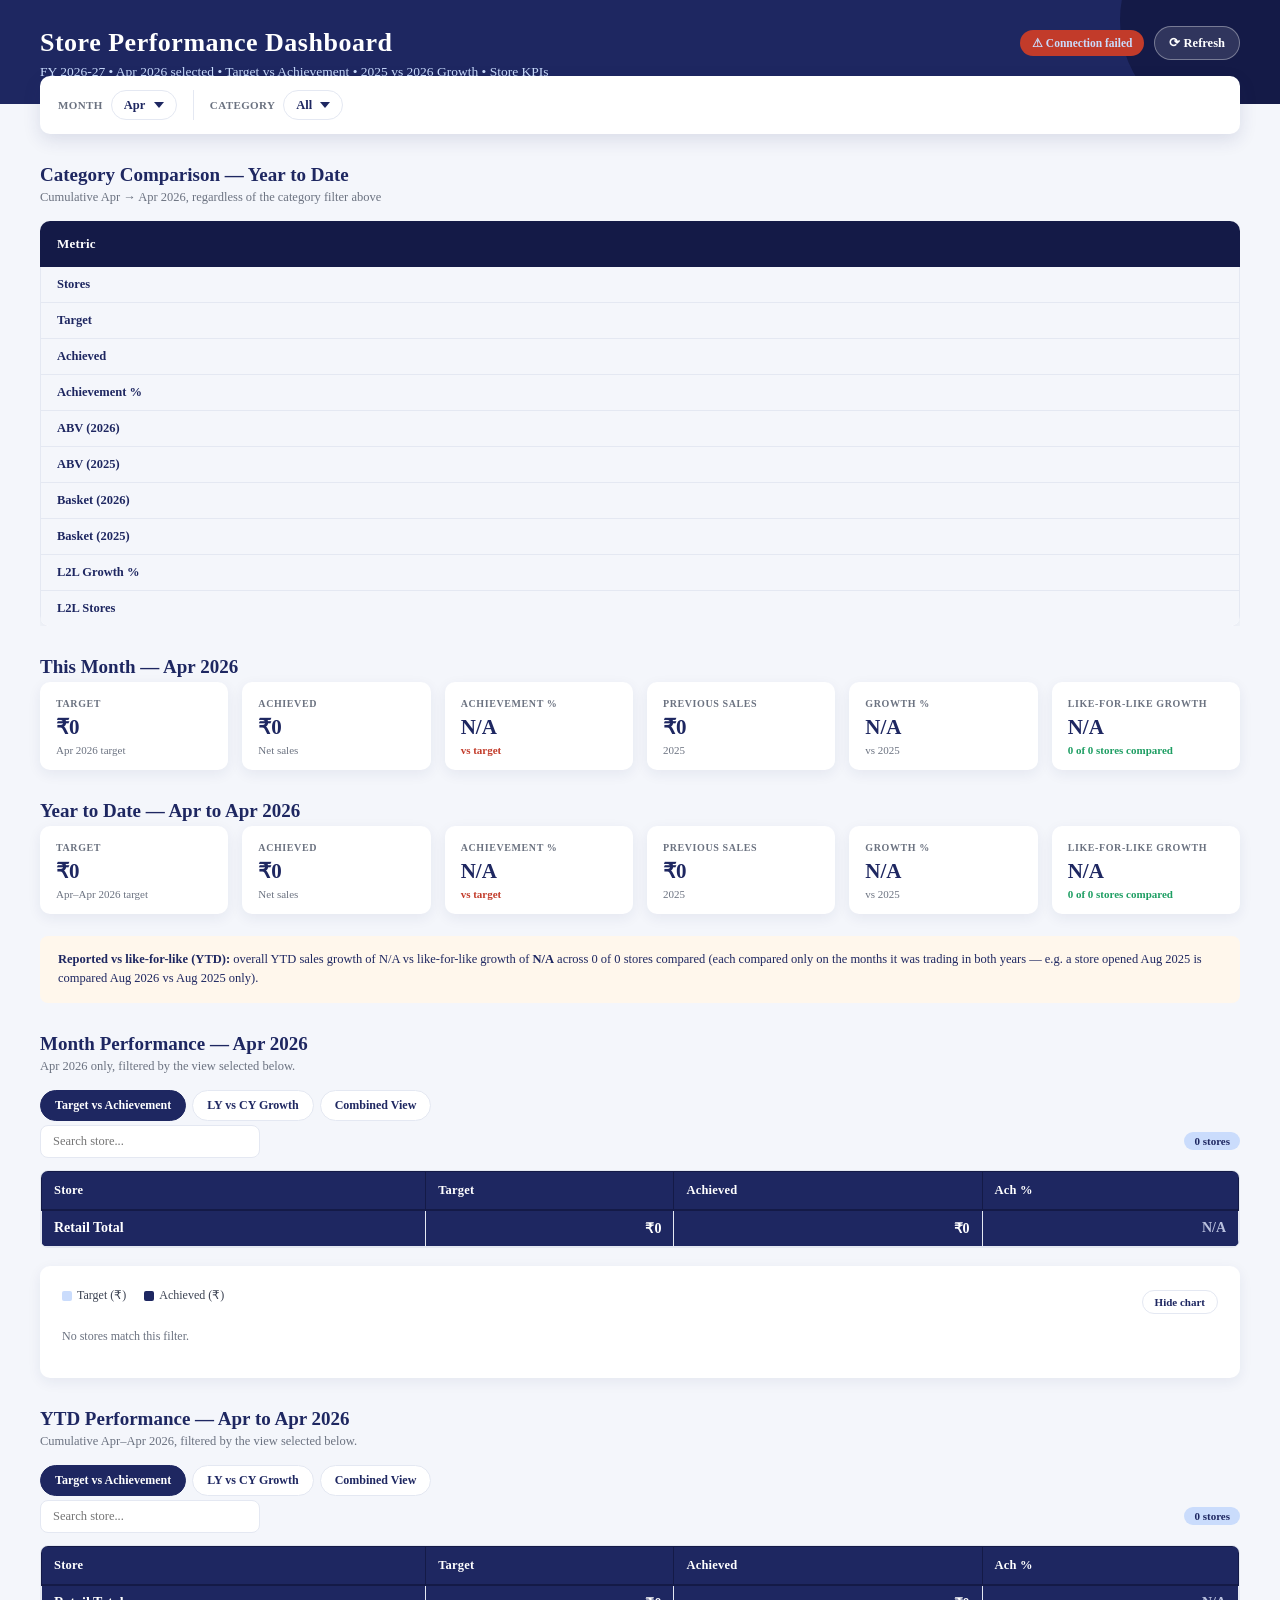
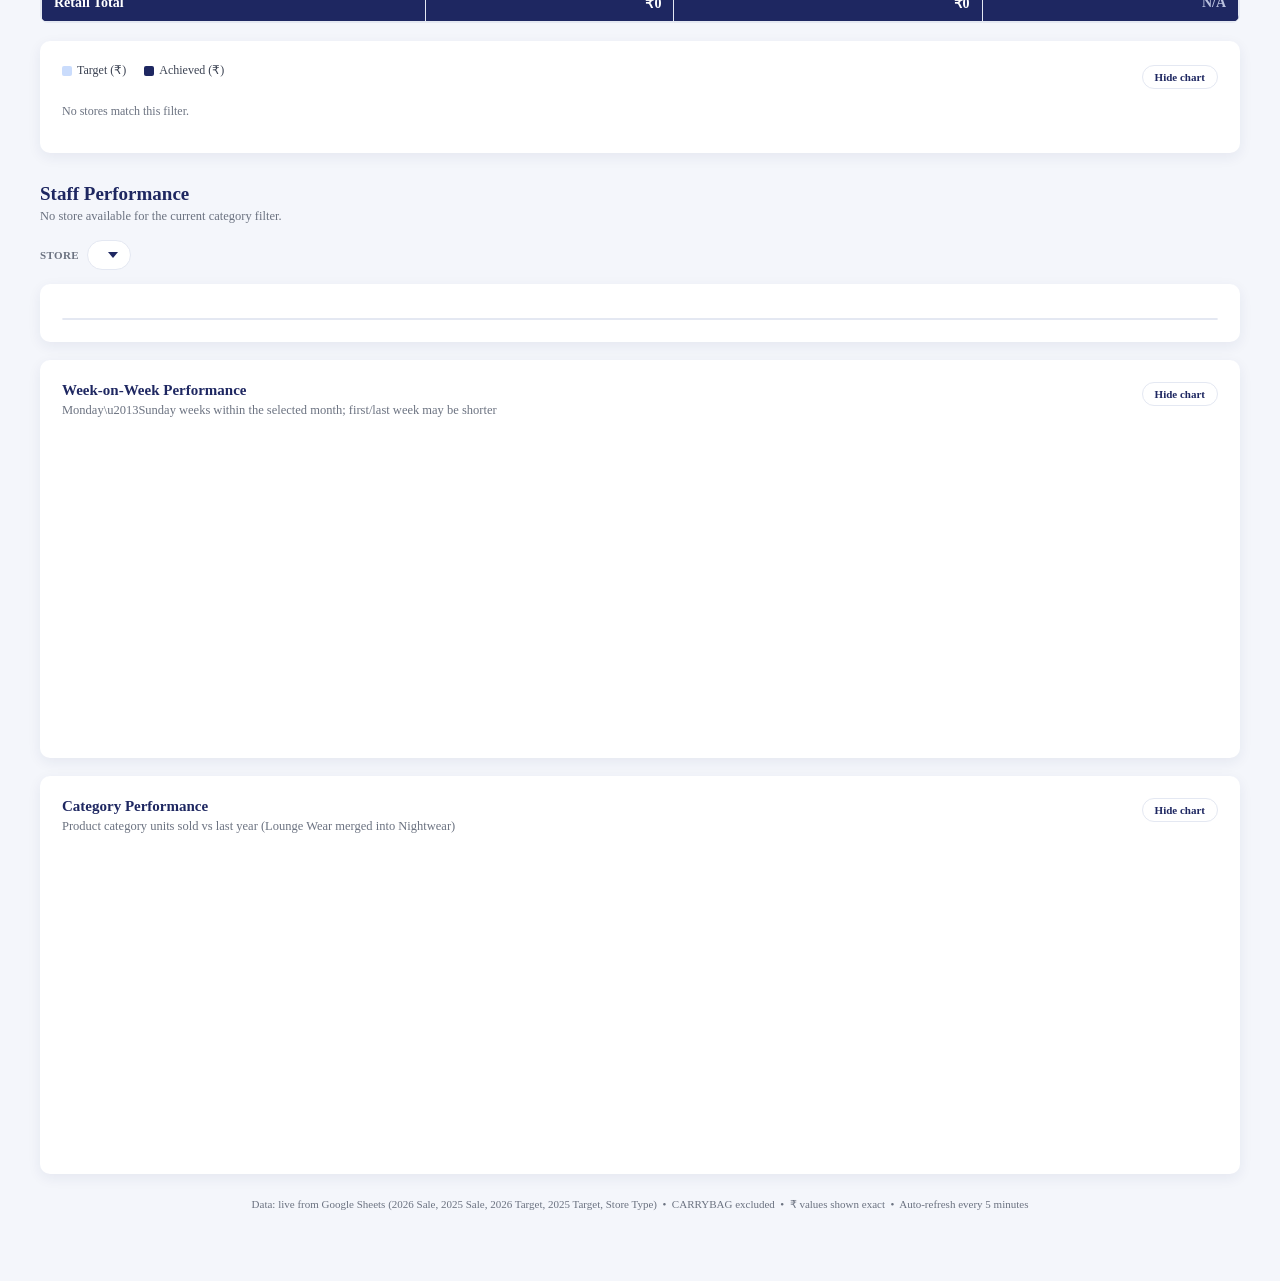
==== index.html @ edaf1265 "Add files via upload" ====
<!DOCTYPE html>
<html lang="en">
<head>
<meta charset="UTF-8" />
<meta name="viewport" content="width=device-width, initial-scale=1.0" />
<title>Store Performance Dashboard — FY 2026-27</title>
<style>
  :root{
    --navy:#1E2761; --navy-dark:#141A47; --ice:#CADCFC; --white:#FFFFFF;
    --bg:#F4F6FB; --grey:#6B7280; --grey-dark:#3B4252;
    --green:#1E9E63; --green-bg:#E6F7EF; --red:#C23B2A; --red-bg:#FCEAE7;
    --border:#E4E8F2; --amber-bg:#FFF7EC;
    --purple:#5B3EA8; --purple-bg:#EFEAFB;
    --coral-bg:#FAECE7; --coral:#712B13;
  }
  *{box-sizing:border-box;}
  button,select,input{ font-family:inherit; }
  body{ margin:0; font-family:Cambria,'Cambria Math',Georgia,serif; background:var(--bg); color:var(--navy); }
  header{ background:var(--navy); color:var(--white); padding:28px 40px 24px; position:relative; overflow:hidden; }
  header::after{ content:""; position:absolute; right:-60px; top:-90px; width:220px; height:220px; border-radius:50%; background:var(--navy-dark); }
  header h1{ margin:0; font-size:26px; letter-spacing:0.5px; font-weight:700; position:relative; z-index:1; }
  header p{ margin:6px 0 0; color:var(--ice); font-size:13.5px; position:relative; z-index:1; }
  .wrap{ max-width:1320px; margin:0 auto; padding:0 40px 60px; }

  .filterbar{
    background:var(--white); border-radius:10px; padding:14px 18px; margin-top:-28px; position:relative; z-index:2;
    box-shadow:0 6px 18px rgba(30,39,97,0.12); display:flex; align-items:center; gap:16px; flex-wrap:wrap;
  }
  .filter-group{ display:flex; align-items:center; gap:6px; }
  .filter-label{ font-size:11px; font-weight:700; color:var(--grey); text-transform:uppercase; letter-spacing:0.4px; margin-right:2px; }
  .pill{ border:1px solid var(--border); background:var(--white); color:var(--navy); padding:7px 14px; border-radius:16px; font-size:12px; font-weight:600; cursor:pointer; }
  .pill.active{ background:var(--navy); color:var(--white); border-color:var(--navy); }
  .pill.small{ padding:5px 11px; font-size:11.5px; }
  .dropdown{ border:1px solid var(--border); background:var(--white); color:var(--navy); padding:7px 30px 7px 12px; border-radius:16px; font-size:12.5px; font-weight:600; cursor:pointer; appearance:none; -webkit-appearance:none; background-image:url("data:image/svg+xml,%3Csvg xmlns='http://www.w3.org/2000/svg' width='10' height='6'%3E%3Cpath d='M0 0l5 6 5-6z' fill='%231E2761'/%3E%3C/svg%3E"); background-repeat:no-repeat; background-position:right 12px center; }
  .divider{ width:1px; align-self:stretch; background:var(--border); }
  .spacer{ flex:1; }

  .section{ margin-top:30px; }
  .section-title{ font-size:19px; font-weight:700; margin:0 0 4px; }
  .section-sub{ font-size:12.5px; color:var(--grey); margin:0 0 16px; }

  /* category comparison */
  .cat-row{ overflow-x:auto; }
  .cat-table{ width:100%; border-collapse:collapse; background:var(--white); border-radius:10px; overflow:hidden; box-shadow:0 4px 14px rgba(30,39,97,0.07); }
  .cat-table thead th{ padding:14px 16px; font-size:13px; text-align:center; background:var(--navy); color:var(--white); }
  .cat-table thead th.cat-table-metric{ text-align:left; background:var(--navy-dark); width:180px; }
  .cat-table thead th.coco{ border-top:3px solid #8B6FD9; }
  .cat-table thead th.fofo{ border-top:3px solid #E08A6B; }
  .cat-table thead th.other{ border-top:3px solid var(--green); }
  .cat-table tbody td{ padding:10px 16px; font-size:12.5px; text-align:center; border-bottom:1px solid var(--border); }
  .cat-table tbody td.cat-table-metric{ text-align:left; font-weight:600; color:var(--navy); background:var(--bg); }
  .cat-table tbody tr:nth-child(even) td.cat-table-val{ background:#FAFBFE; }
  .cat-table tbody td.cat-table-val{ color:var(--navy); font-variant-numeric:tabular-nums; }
  .cat-table tbody td.cat-table-val.bold{ font-weight:700; }
  .cat-table tbody tr:last-child td{ border-bottom:none; }

  .kpi-row{ display:grid; grid-template-columns:repeat(6,1fr); gap:14px; }
  .kpi-card{ background:var(--white); border-radius:10px; padding:16px 16px 14px; box-shadow:0 4px 14px rgba(30,39,97,0.07); }
  .kpi-card .label{ font-size:10px; font-weight:700; letter-spacing:0.6px; color:var(--grey); text-transform:uppercase; }
  .kpi-card .value{ font-size:21px; font-weight:700; margin-top:6px; color:var(--navy); }
  .kpi-card .sub{ font-size:11px; color:var(--grey); margin-top:4px; }
  .kpi-card .sub.up{ color:var(--green); font-weight:600; }
  .kpi-card .sub.down{ color:var(--red); font-weight:600; }

  .note{ background:var(--amber-bg); border-radius:8px; padding:14px 18px; font-size:12.5px; margin-top:22px; line-height:1.55; }
  .note b{ color:var(--navy); }

  .tabs{ display:flex; gap:8px; margin-bottom:14px; flex-wrap:wrap; }
  .tab-btn{ border:1px solid var(--border); background:var(--white); color:var(--navy); padding:9px 16px; border-radius:20px; font-size:12.5px; font-weight:600; cursor:pointer; }
  .tab-btn.active{ background:var(--navy); color:var(--white); border-color:var(--navy); }
  .subtoggle{ display:flex; gap:6px; margin-bottom:14px; }
  .sub-btn{ border:1px solid var(--border); background:var(--white); color:var(--grey-dark); padding:6px 12px; border-radius:14px; font-size:11.5px; cursor:pointer; }
  .sub-btn.active{ background:var(--ice); border-color:var(--navy); color:var(--navy); font-weight:700; }

  .card{ background:var(--white); border-radius:10px; padding:22px; box-shadow:0 4px 14px rgba(30,39,97,0.07); }
  .legend-row{ display:flex; gap:18px; margin-bottom:14px; font-size:12px; color:var(--grey-dark); }
  .chart-toggle-btn{ border:1px solid var(--border); background:var(--white); color:var(--navy); padding:5px 12px; border-radius:14px; font-size:11px; font-weight:600; cursor:pointer; white-space:nowrap; }
  .chart-toggle-btn:hover{ border-color:var(--navy); }
  .legend-dot{ display:inline-block; width:10px; height:10px; border-radius:2px; margin-right:5px; vertical-align:middle; }

  .hbar-scroll{ max-height:560px; overflow-y:auto; padding-right:6px; }
  .hbar-row{ display:grid; grid-template-columns:130px 1fr; align-items:center; gap:10px; margin-bottom:5px; }
  .hbar-label{ font-size:10.5px; color:var(--navy); text-align:right; overflow:hidden; text-overflow:ellipsis; white-space:nowrap; }
  .hbar-track{ position:relative; height:18px; }
  .hbar-seg{ position:absolute; top:0; height:18px; border-radius:3px; }
  .hbar-val{ font-size:9.5px; color:var(--navy); margin-left:4px; white-space:nowrap; position:absolute; left:100%; top:0; line-height:18px; }

  .div-row{ display:grid; grid-template-columns:130px 1fr; align-items:center; gap:10px; margin-bottom:5px; }
  .div-track{ position:relative; height:18px; background:#F1F3FA; border-radius:3px; }
  .div-center{ position:absolute; top:0; bottom:0; width:1px; background:#C7CDDC; }
  .div-bar{ position:absolute; top:0; height:18px; border-radius:3px; }
  .div-bar.pos{ background:var(--green); }
  .div-bar.neg{ background:var(--red); }
  .div-val{ position:absolute; top:0; font-size:9.5px; color:var(--navy); line-height:18px; }

  /* vertical grouped bar chart (weekly / category performance) */
  .vbar-wrap{ display:flex; align-items:flex-end; gap:36px; height:290px; padding:16px 12px 0; overflow-x:auto; }
  .vbar-group{ display:flex; flex-direction:column; align-items:center; min-width:100px; height:100%; justify-content:flex-end; }
  .vbar-pair{ display:flex; align-items:flex-end; gap:10px; height:200px; }
  .vbar{ width:26px; border-radius:3px 3px 0 0; position:relative; }
  .vbar.a{ background:var(--ice); }
  .vbar.b{ background:var(--navy); }
  .vbar-lbl{ font-size:10.5px; font-weight:700; color:var(--navy); margin-top:10px; text-align:center; max-width:110px; word-break:break-word; line-height:1.3; }
  .vbar-sublbl{ font-size:8.5px; color:var(--grey); margin-top:2px; text-align:center; white-space:nowrap; }
  .vbar-num{ position:absolute; top:-16px; left:50%; transform:translateX(-50%); font-size:8px; color:var(--grey-dark); white-space:nowrap; }
  .vbar-growth{ font-size:9px; font-weight:700; margin-top:4px; }
  .muted{ color:var(--grey); }

  table{ width:100%; border-collapse:collapse; font-size:14px; }
  thead th{ position:sticky; top:0; background:var(--navy); color:var(--white); text-align:left; padding:11px 12px; font-size:12.5px; letter-spacing:0.2px; cursor:pointer; user-select:none; white-space:nowrap; border:1px solid var(--navy-dark); }
  tbody td{ padding:9px 12px; border:1px solid var(--border); white-space:nowrap; }
  tbody tr:nth-child(even){ background:#FAFBFE; }
  tbody tr:hover{ background:var(--ice); }
  tbody tr.row-subtotal td{ background:var(--ice) !important; font-weight:700; border-top:1.5px solid var(--navy); }
  tbody tr.row-subtotal:hover td{ background:var(--ice) !important; }
  tbody tr.row-grandtotal td{ background:var(--navy) !important; color:var(--white); font-weight:700; border-top:2px solid var(--navy-dark); }
  tbody tr.row-grandtotal:hover td{ background:var(--navy) !important; }
  tbody tr.row-grandtotal td.pos{ color:#7FE0AE; }
  tbody tr.row-grandtotal td.neg{ color:#FFAFA0; }
  tbody tr.row-grandtotal td.muted{ color:#B9C0DD; }
  td.num{ text-align:right; font-variant-numeric:tabular-nums; }
  .pos{ color:var(--green); font-weight:700; }
  .neg{ color:var(--red); font-weight:700; }
  .table-wrap{ max-height:480px; overflow:auto; border:1px solid var(--border); border-radius:8px; }
  .table-toolbar{ display:flex; justify-content:space-between; align-items:center; margin-bottom:12px; gap:12px; flex-wrap:wrap; }
  .search{ border:1px solid var(--border); border-radius:8px; padding:8px 12px; font-size:12.5px; width:220px; }
  .badge{ background:var(--ice); color:var(--navy); border-radius:12px; padding:3px 10px; font-size:11px; font-weight:700; }

  footer{ text-align:center; color:var(--grey); font-size:11px; padding:24px 0 10px; }
</style>
</head>
<body>

<header>
  <h1>Store Performance Dashboard</h1>
  <p id="headerSub">FY 2026-27 &nbsp;•&nbsp; Target vs Achievement &nbsp;•&nbsp; LY vs CY Growth &nbsp;•&nbsp; Store KPIs</p>
  <div style="position:absolute; top:26px; right:40px; z-index:3; display:flex; align-items:center; gap:10px;">
    <span id="liveStatus" style="font-size:11.5px; font-weight:600; color:#CADCFC; background:rgba(255,255,255,0.12); padding:6px 12px; border-radius:14px;">Connecting…</span>
    <button id="refreshLive" title="Re-fetch the live Google Sheets" style="background:rgba(255,255,255,0.12); border:1px solid rgba(255,255,255,0.35); color:#fff; padding:8px 14px; border-radius:18px; font-size:12.5px; font-weight:600; cursor:pointer;">⟳ Refresh</button>
  </div>
</header>

<div class="wrap">
  <div class="filterbar">
    <div class="filter-group">
      <span class="filter-label">Month</span>
      <select id="monthSelect" class="dropdown"></select>
    </div>
    <div class="divider"></div>
    <div class="filter-group">
      <span class="filter-label">Category</span>
      <select id="catSelect" class="dropdown"></select>
    </div>
    <div class="spacer"></div>
  </div>

  <div class="section">
    <div class="section-title">Category Comparison — Year to Date</div>
    <div class="section-sub" id="catCompSub"></div>
    <div class="cat-row" id="catRow"></div>
  </div>

  <div class="section">
    <div class="section-title" id="monthKpiTitle">This Month</div>
    <div class="kpi-row" id="monthKpiRow"></div>
  </div>

  <div class="section">
    <div class="section-title" id="ytdKpiTitle">Year to Date</div>
    <div class="kpi-row" id="ytdKpiRow"></div>
    <div class="note" id="coverageNote"></div>
  </div>

  <div class="section">
    <div class="section-title" id="monthPerfTitle">Month Performance</div>
    <div class="section-sub" id="monthPerfSub"></div>
    <div class="filter-group" id="monthViewTabs" style="margin:10px 0 4px;">
      <button class="pill active" data-view="target">Target vs Achievement</button>
      <button class="pill" data-view="growth">LY vs CY Growth</button>
      <button class="pill" data-view="combined">Combined View</button>
    </div>
    <div id="monthGrowthSubToggle" class="subtoggle" style="display:none;">
      <button class="sub-btn active" data-mode="l2l">Like-for-like stores only (this month)</button>
      <button class="sub-btn" data-mode="all">All stores (incl. new/closed)</button>
    </div>
    <div class="table-toolbar">
      <input class="search" id="monthSearch" type="text" placeholder="Search store..." />
      <span class="badge" id="monthRowCount"></span>
    </div>
    <div class="table-wrap">
      <table id="monthTable"><thead id="monthTableHead"></thead><tbody id="monthTableBody"></tbody></table>
    </div>
    <div class="card" style="margin-top:18px;">
      <div style="display:flex; justify-content:space-between; align-items:center;">
        <div class="legend-row" id="monthLegend"></div>
        <button class="chart-toggle-btn" id="monthChartToggle" data-target="monthChart">Hide chart</button>
      </div>
      <div class="hbar-scroll" id="monthChart"></div>
    </div>
  </div>

  <div class="section">
    <div class="section-title" id="ytdPerfTitle">YTD Performance</div>
    <div class="section-sub" id="ytdPerfSub"></div>
    <div class="filter-group" id="ytdViewTabs" style="margin:10px 0 4px;">
      <button class="pill active" data-view="target">Target vs Achievement</button>
      <button class="pill" data-view="growth">LY vs CY Growth</button>
      <button class="pill" data-view="combined">Combined View</button>
    </div>
    <div id="ytdGrowthSubToggle" class="subtoggle" style="display:none;">
      <button class="sub-btn active" data-mode="l2l">Like-for-like stores only (overlapping months)</button>
      <button class="sub-btn" data-mode="all">All stores (incl. new/closed)</button>
    </div>
    <div class="table-toolbar">
      <input class="search" id="ytdSearch" type="text" placeholder="Search store..." />
      <span class="badge" id="ytdRowCount"></span>
    </div>
    <div class="table-wrap">
      <table id="ytdTable"><thead id="ytdTableHead"></thead><tbody id="ytdTableBody"></tbody></table>
    </div>
    <div class="card" style="margin-top:18px;">
      <div style="display:flex; justify-content:space-between; align-items:center;">
        <div class="legend-row" id="ytdLegend"></div>
        <button class="chart-toggle-btn" id="ytdChartToggle" data-target="ytdChart">Hide chart</button>
      </div>
      <div class="hbar-scroll" id="ytdChart"></div>
    </div>
  </div>

  <div class="section">
    <div class="section-title">Staff Performance</div>
    <div class="section-sub" id="staffPerfSub">Pick a store to see its staff-wise breakdown for the selected month</div>
    <div class="filter-group" style="margin-bottom:14px;">
      <span class="filter-label">Store</span>
      <select id="staffStoreSelect" class="dropdown"></select>
    </div>
    <div class="card">
      <div id="staffNote" style="font-size:11.5px; color:var(--grey); margin-bottom:12px;"></div>
      <div class="table-wrap">
        <table id="staffTable">
          <thead id="staffTableHead"></thead>
          <tbody id="staffTableBody"></tbody>
        </table>
      </div>
    </div>

    <div class="card" style="margin-top:18px;">
      <div style="display:flex; justify-content:space-between; align-items:flex-start;">
        <div>
          <div class="section-title" style="font-size:15px;">Week-on-Week Performance</div>
          <div class="section-sub" id="weeklySub" style="margin-bottom:14px;">Monday\u2013Sunday weeks within the selected month; first/last week may be shorter</div>
        </div>
        <button class="chart-toggle-btn" id="weeklyChartToggle" data-target="weeklyChart">Hide chart</button>
      </div>
      <div class="legend-row" id="weeklyLegend"></div>
      <div class="vbar-wrap" id="weeklyChart"></div>
    </div>

    <div class="card" style="margin-top:18px;">
      <div style="display:flex; justify-content:space-between; align-items:flex-start;">
        <div>
          <div class="section-title" style="font-size:15px;">Category Performance</div>
          <div class="section-sub" id="prodCatSub" style="margin-bottom:14px;">Product category units sold vs last year (Lounge Wear merged into Nightwear)</div>
        </div>
        <button class="chart-toggle-btn" id="prodCatChartToggle" data-target="prodCatChart">Hide chart</button>
      </div>
      <div class="legend-row" id="prodCatLegend"></div>
      <div class="vbar-wrap" id="prodCatChart"></div>
    </div>
  </div>

  <footer>Data: live from Google Sheets (2026 Sale, 2025 Sale, 2026 Target, 2025 Target, Store Type) &nbsp;•&nbsp; CARRYBAG excluded &nbsp;•&nbsp; ₹ values shown exact &nbsp;•&nbsp; Auto-refresh every 5 minutes</footer>
</div>

<script>
const YEAR_DATA = { months: ["Apr"], stores: [], categories: [] };
</script>
<script>
try {

let MONTHS = YEAR_DATA.months;                  // ["Apr","May","Jun","Jul"]
let STORES = YEAR_DATA.stores;                  // raw per-store per-month records
let CATEGORIES = YEAR_DATA.categories.filter(c => c !== "Discontinued");

const NAVY="#1E2761", ICE="#CADCFC", GREEN="#1E9E63", RED="#C23B2A", GREY="#6B7280", SLATE="#AAB3C5";

function fmtLakh(v){ return (v==null) ? "-" : "₹" + Math.round(v).toLocaleString("en-IN"); }
function fmtInr(v){ return (v==null) ? "-" : "₹" + Math.round(v).toLocaleString("en-IN"); }
function fmtPct(v){ return (v==null) ? "N/A" : (v>=0?"+":"") + v.toFixed(1) + "%"; }
function fmtNum(v){ return (v==null) ? "-" : v.toLocaleString("en-IN"); }
function esc(s){ return String(s).replace(/[&<>"']/g, c => ({"&":"&amp;","<":"&lt;",">":"&gt;",'"':"&quot;","'":"&#39;"}[c])); }

// ---------------- STATE ----------------
let selMonthIdx = MONTHS.length - 1;   // default: latest month
let selCategory = "All";
let monthView = "target";
let ytdView = "target";
let monthGrowthMode = "l2l";
let ytdGrowthMode = "l2l";

// ---------------- RAW ACCESSORS ----------------
const MONTH_NAMES_CAL = ["Jan","Feb","Mar","Apr","May","Jun","Jul","Aug","Sep","Oct","Nov","Dec"];
const CY_BASE_YEAR = 2026, LY_BASE_YEAR = 2025; // fiscal year anchor; Jan-Mar roll to base+1
function calendarYear(monthKey, base){
  const idx = MONTH_NAMES_CAL.indexOf(monthKey);
  return idx <= 2 ? base + 1 : base; // Jan/Feb/Mar belong to the next calendar year of this FY
}
function daysInMonth(monthKey){
  const idx = MONTH_NAMES_CAL.indexOf(monthKey);
  const year = calendarYear(monthKey, CY_BASE_YEAR);
  return new Date(year, idx + 1, 0).getDate();
}
// If the current-year upload for a month only covers part of it (e.g. days 1-14),
// compare against the SAME days last year instead of the full LY month — otherwise
// a partial month looks like a huge decline against a complete prior-year month.
function matchedPeriodLY(store, monthKey){
  const rec = store.m[monthKey];
  if(!rec) return null;
  const days26 = rec.days26 || {};
  const dayNums = Object.keys(days26).map(Number).filter(n=>!isNaN(n));
  if(dayNums.length === 0) return null; // no day-level detail (older bulk data) — use full totals as-is
  const coverageDay = Math.max(...dayNums);
  const totalDays = daysInMonth(monthKey);
  if(coverageDay >= totalDays) return { isPartial:false, coverageDay, totalDays };
  const days25 = rec.days25 || {};
  let sales25=0, bills25=0, qty25=0;
  for(let d=1; d<=coverageDay; d++){
    const dr = days25[String(d)];
    if(dr){ sales25 += dr.sales; bills25 += dr.bills; qty25 += dr.qty; }
  }
  return { isPartial:true, coverageDay, totalDays, sales25, bills25, qty25 };
}
function monthRaw(store, mIdx){
  const m = MONTHS[mIdx];
  const base = store.m[m];
  const match = matchedPeriodLY(store, m);
  if(match && match.isPartial){
    return { ...base, sales25: match.sales25, bills25: match.bills25, qty25: match.qty25, __partial: match };
  }
  return { ...base, __partial: match };
}
// sum raw fields across months[0..toIdx] inclusive
function ytdRaw(store, toIdx){
  const out = {target25:null, sales25:0, bills25:0, qty25:0, target26:null, sales26:0, bills26:0, qty26:0};
  let any25=false, any26=false;
  for(let i=0;i<=toIdx;i++){
    const r = monthRaw(store, i);
    if(r.target25!=null){ out.target25 = (out.target25||0) + r.target25; any25=true; }
    if(r.target26!=null){ out.target26 = (out.target26||0) + r.target26; any26=true; }
    out.sales25 += r.sales25; out.bills25 += r.bills25; out.qty25 += r.qty25;
    out.sales26 += r.sales26; out.bills26 += r.bills26; out.qty26 += r.qty26;
  }
  return out;
}
function isL2LMonth(store, mIdx){
  const r = monthRaw(store, mIdx);
  return r.sales25 > 0 && r.sales26 > 0;
}
// For YTD: a store's LY-vs-CY comparison should only use the months where it was
// actually trading in BOTH years. A store that opened mid-year (e.g. Aug'25) has
// zero sales in the months before it existed — those months must not be summed
// into the comparison, or growth gets wildly distorted. So: sum only the
// individual months (within Apr..toIdx) where sales25>0 AND sales26>0.
// (monthRaw already applies matched-period LY for any partial month in range.)
function ytdL2LStats(store, toIdx){
  const out = { sales25:0, sales26:0, bills25:0, bills26:0, qty25:0, qty26:0, qualMonths:0 };
  for(let i=0;i<=toIdx;i++){
    const r = monthRaw(store, i);
    if(r.sales25 > 0 && r.sales26 > 0){
      out.sales25 += r.sales25; out.sales26 += r.sales26;
      out.bills25 += r.bills25; out.bills26 += r.bills26;
      out.qty25 += r.qty25; out.qty26 += r.qty26;
      out.qualMonths += 1;
    }
  }
  return out;
}
function isL2LYtd(store, toIdx){
  return ytdL2LStats(store, toIdx).qualMonths > 0;
}

// ---------------- DERIVED METRICS ----------------
function derive(raw){
  const ach26 = (raw.target26 && raw.target26 > 0) ? (raw.sales26/raw.target26*100) : null;
  const ach25 = (raw.target25 && raw.target25 > 0) ? (raw.sales25/raw.target25*100) : null;
  const abv25 = raw.bills25>0 ? raw.sales25/raw.bills25 : null;
  const abv26 = raw.bills26>0 ? raw.sales26/raw.bills26 : null;
  const basket25 = raw.bills25>0 ? raw.qty25/raw.bills25 : null;
  const basket26 = raw.bills26>0 ? raw.qty26/raw.bills26 : null;
  const yoy = raw.sales25>0 ? (raw.sales26-raw.sales25)/raw.sales25*100 : null;
  return {...raw, ach25, ach26, abv25, abv26, basket25, basket26, yoy};
}

function getFilteredStores(){
  return selCategory==="All" ? STORES.filter(s=>s.category!=="Discontinued") : STORES.filter(s=>s.category===selCategory);
}

// A "row" for month view = derive(monthRaw), for ytd view = derive(ytdRaw(toIdx))
function monthRows(){ return getFilteredStores().map(s => ({key:s.key, store:s.store, category:s.category, ...derive(monthRaw(s, selMonthIdx)), __isL2L: isL2LMonth(s, selMonthIdx)})); }
function ytdRows(){ return getFilteredStores().map(s => ({key:s.key, store:s.store, category:s.category, ...derive(ytdRaw(s, selMonthIdx)), __isL2L: isL2LYtd(s, selMonthIdx)})); }

// Rows for a "target-only" month (current-year sales not uploaded yet, only the target is
// known). Shows last year's sales for the same month, last month's CY sales (most recent
// actual), the target, and the growth the target implies vs last year same month.
function monthTargetOnlyRows(){
  return getFilteredStores().map(s => {
    const cur = monthRaw(s, selMonthIdx);
    const prev = selMonthIdx>0 ? monthRaw(s, selMonthIdx-1) : null;
    const sales25 = cur.sales25;
    const target26 = cur.target26;
    const prevSales26 = prev ? prev.sales26 : null;
    const growth = (sales25>0 && target26!=null) ? (target26-sales25)/sales25*100 : null;
    return { key:s.key, store:s.store, category:s.category, sales25, prevSales26, target26, growth };
  });
}
// A month is "target-only" when every filtered store has zero current-year sales for it
// (nothing uploaded yet) but at least one store has a target set.
function isTargetOnlyMonth(rows){
  return rows.length>0 && rows.every(r=>!(r.sales26>0)) && rows.some(r=>(r.target26||0)>0);
}

// Rows for the YTD "like-for-like" growth view: each store's sales/bills/qty are
// summed ONLY over the months where it traded in both years (see ytdL2LStats),
// so a store that opened mid-year is compared fairly on just its overlapping months.
function ytdL2LRows(){
  return getFilteredStores().map(s => {
    const t = ytdL2LStats(s, selMonthIdx);
    const abv25 = t.bills25>0 ? t.sales25/t.bills25 : null;
    const abv26 = t.bills26>0 ? t.sales26/t.bills26 : null;
    const basket25 = t.bills25>0 ? t.qty25/t.bills25 : null;
    const basket26 = t.bills26>0 ? t.qty26/t.bills26 : null;
    const yoy = t.sales25>0 ? (t.sales26-t.sales25)/t.sales25*100 : null;
    return {
      key: s.key, store: s.store, category: s.category,
      sales25: t.sales25, sales26: t.sales26, bills25: t.bills25, bills26: t.bills26,
      abv25, abv26, basket25, basket26, yoy,
      __isL2L: t.qualMonths > 0, __qualMonths: t.qualMonths,
    };
  }).filter(r => r.__isL2L);
}

function aggregate(rows, l2lRowsOverride){
  const target26 = rows.reduce((a,r)=>a+(r.target26||0),0);
  const sales26 = rows.reduce((a,r)=>a+(r.sales26||0),0);
  const target25 = rows.reduce((a,r)=>a+(r.target25||0),0);
  const sales25 = rows.reduce((a,r)=>a+(r.sales25||0),0);
  const bills26 = rows.reduce((a,r)=>a+(r.bills26||0),0);
  const bills25 = rows.reduce((a,r)=>a+(r.bills25||0),0);
  const qty26 = rows.reduce((a,r)=>a+((r.basket26||0)*(r.bills26||0)),0);
  const qty25 = rows.reduce((a,r)=>a+((r.basket25||0)*(r.bills25||0)),0);
  const l2l = l2lRowsOverride || rows.filter(r=>r.__isL2L);
  const l2lSales25 = l2l.reduce((a,r)=>a+r.sales25,0);
  const l2lSales26 = l2l.reduce((a,r)=>a+r.sales26,0);
  const newStores = rows.filter(r=>r.sales25===0 && r.sales26>0).map(r=>r.store);
  const closedStores = rows.filter(r=>r.sales26===0 && r.sales25>0).map(r=>r.store);
  return {
    target26, sales26, target25, sales25, bills26, bills25, qty26, qty25,
    ach26: target26>0 ? sales26/target26*100 : null,
    yoyAll: sales25>0 ? (sales26-sales25)/sales25*100 : null,
    abv26: bills26>0 ? sales26/bills26 : null,
    abv25: bills25>0 ? sales25/bills25 : null,
    basket26: bills26>0 ? qty26/bills26 : null,
    basket25: bills25>0 ? qty25/bills25 : null,
    l2lCount: l2l.length,
    l2lGrowth: l2lSales25>0 ? (l2lSales26-l2lSales25)/l2lSales25*100 : null,
    newStores, closedStores,
  };
}

// ---------------- RENDER: FILTER BAR ----------------
function renderMonthPills(){
  const sel = document.getElementById("monthSelect");
  sel.innerHTML = MONTHS.map((m,i)=>`<option value="${i}" ${i===selMonthIdx?"selected":""}>${m}</option>`).join("");
}
function renderCatPills(){
  const sel = document.getElementById("catSelect");
  const cats = ["All", ...CATEGORIES];
  sel.innerHTML = cats.map(c=>`<option value="${esc(c)}" ${c===selCategory?"selected":""}>${esc(c)}</option>`).join("");
}
document.getElementById("monthSelect").addEventListener("change", (e)=>{
  selMonthIdx = parseInt(e.target.value);
  renderAll();
});
document.getElementById("catSelect").addEventListener("change", (e)=>{
  selCategory = e.target.value;
  renderAll();
});
document.querySelectorAll("#monthViewTabs .pill").forEach(btn=>{
  btn.addEventListener("click", ()=>{
    document.querySelectorAll("#monthViewTabs .pill").forEach(b=>b.classList.remove("active"));
    btn.classList.add("active");
    monthView = btn.dataset.view;
    document.getElementById("monthGrowthSubToggle").style.display = monthView==="growth" ? "flex":"none";
    renderAll();
  });
});
document.querySelectorAll("#ytdViewTabs .pill").forEach(btn=>{
  btn.addEventListener("click", ()=>{
    document.querySelectorAll("#ytdViewTabs .pill").forEach(b=>b.classList.remove("active"));
    btn.classList.add("active");
    ytdView = btn.dataset.view;
    document.getElementById("ytdGrowthSubToggle").style.display = ytdView==="growth" ? "flex":"none";
    renderAll();
  });
});
document.querySelectorAll("#monthGrowthSubToggle .sub-btn").forEach(btn=>{
  btn.addEventListener("click", ()=>{
    document.querySelectorAll("#monthGrowthSubToggle .sub-btn").forEach(b=>b.classList.remove("active"));
    btn.classList.add("active"); monthGrowthMode = btn.dataset.mode; renderAll();
  });
});
document.querySelectorAll("#ytdGrowthSubToggle .sub-btn").forEach(btn=>{
  btn.addEventListener("click", ()=>{
    document.querySelectorAll("#ytdGrowthSubToggle .sub-btn").forEach(b=>b.classList.remove("active"));
    btn.classList.add("active"); ytdGrowthMode = btn.dataset.mode; renderAll();
  });
});

// ---------------- RENDER: CATEGORY COMPARISON ----------------
function renderCategoryComparison(){
  const yl = yearLabels(MONTHS[selMonthIdx]);
  document.getElementById("catCompSub").textContent =
    `Cumulative Apr \u2192 ${MONTHS[selMonthIdx]} ${yl.cy}, regardless of the category filter above`;

  const catAgg = {};
  CATEGORIES.forEach(cat=>{
    const catStores = STORES.filter(s=>s.category===cat);
    const rows = catStores.map(s => ({store:s.store, ...derive(ytdRaw(s, selMonthIdx))}));
    const l2lRows = catStores.map(s => {
      const t = ytdL2LStats(s, selMonthIdx);
      return { store:s.store, sales25:t.sales25, sales26:t.sales26, __qualMonths:t.qualMonths };
    }).filter(r => r.__qualMonths > 0);
    catAgg[cat] = { ...aggregate(rows, l2lRows), count: rows.length };
  });

  const metrics = [
    { label:"Stores", get:(a)=>String(a.count) },
    { label:"Target", get:(a)=>fmtLakh(a.target26) },
    { label:"Achieved", get:(a)=>fmtLakh(a.sales26) },
    { label:"Achievement %", get:(a)=>a.ach26==null?"N/A":a.ach26.toFixed(1)+"%", cls:(a)=>a.ach26==null?"muted":(a.ach26>=100?"pos":"neg") },
    { label:`ABV (${yl.cy})`, get:(a)=>fmtInr(a.abv26) },
    { label:`ABV (${yl.ly})`, get:(a)=>fmtInr(a.abv25) },
    { label:`Basket (${yl.cy})`, get:(a)=>a.basket26==null?"-":a.basket26.toFixed(2) },
    { label:`Basket (${yl.ly})`, get:(a)=>a.basket25==null?"-":a.basket25.toFixed(2) },
    { label:"L2L Growth %", get:(a)=>fmtPct(a.l2lGrowth), cls:(a)=>a.l2lGrowth==null?"muted":(a.l2lGrowth>=0?"pos":"neg"), bold:true },
    { label:"L2L Stores", get:(a)=>`${a.l2lCount} of ${a.count}` },
  ];

  const catClass = {"COCO-TN":"coco","FOFO-TN":"fofo","Other States":"other"};
  let html = `<table class="cat-table"><thead><tr><th class="cat-table-metric">Metric</th>${
    CATEGORIES.map(cat=>`<th class="cat-table-head ${catClass[cat]||''}">${esc(cat)}</th>`).join("")
  }</tr></thead><tbody>`;
  metrics.forEach(m=>{
    html += `<tr><td class="cat-table-metric">${esc(m.label)}</td>${
      CATEGORIES.map(cat=>{
        const a = catAgg[cat];
        const cls = m.cls ? m.cls(a) : "";
        return `<td class="cat-table-val ${cls} ${m.bold?'bold':''}">${m.get(a)}</td>`;
      }).join("")
    }</tr>`;
  });
  html += `</tbody></table>`;
  document.getElementById("catRow").innerHTML = html;
}

// ---------------- RENDER: KPI ROWS ----------------
function kpiCardsHtml(agg, periodLabel, yl, totalStores){
  const cards = [
    { label:"Target", value: fmtLakh(agg.target26), sub: periodLabel },
    { label:"Achieved", value: fmtLakh(agg.sales26), sub: "Net sales" },
    { label:"Achievement %", value: agg.ach26==null?"N/A":agg.ach26.toFixed(1)+"%", sub:"vs target", cls: agg.ach26>=100?"up":"down" },
    { label:"Previous Sales", value: fmtLakh(agg.sales25), sub: `${yl.ly}` },
    { label:"Growth %", value: fmtPct(agg.yoyAll), sub:`vs ${yl.ly}`, cls: agg.yoyAll==null?"":(agg.yoyAll>=0?"up":"down") },
    { label:"Like-for-Like Growth", value: fmtPct(agg.l2lGrowth), sub:`${agg.l2lCount} of ${totalStores} stores compared`, cls: agg.l2lGrowth>=0?"up":"down" },
  ];
  return cards.map(k=>
    `<div class="kpi-card"><div class="label">${esc(k.label)}</div><div class="value">${esc(k.value)}</div><div class="sub ${k.cls||''}">${esc(k.sub)}</div></div>`
  ).join("");
}

function renderKpis(){
  const mRows = monthRows();
  const yRows = ytdRows();
  const mAgg = aggregate(mRows);
  const yAgg = aggregate(yRows, ytdL2LRows());
  const yl = yearLabels(MONTHS[selMonthIdx]);
  const totalStores = getFilteredStores().length;

  document.getElementById("monthKpiTitle").textContent = `This Month — ${MONTHS[selMonthIdx]} ${yl.cy}${selCategory!=='All' ? ' · '+selCategory : ''}`;
  document.getElementById("monthKpiRow").innerHTML = kpiCardsHtml(mAgg, `${MONTHS[selMonthIdx]} ${yl.cy} target`, yl, totalStores);

  document.getElementById("ytdKpiTitle").textContent = `Year to Date — Apr to ${MONTHS[selMonthIdx]} ${yl.cy}${selCategory!=='All' ? ' · '+selCategory : ''}`;
  document.getElementById("ytdKpiRow").innerHTML = kpiCardsHtml(yAgg, `Apr\u2013${MONTHS[selMonthIdx]} ${yl.cy} target`, yl, totalStores);

  const noteBits = [];
  noteBits.push(`<b>Reported vs like-for-like (YTD):</b> overall YTD sales growth of ${fmtPct(yAgg.yoyAll)} vs like-for-like growth of <b>${fmtPct(yAgg.l2lGrowth)}</b> across ${yAgg.l2lCount} of ${totalStores} stores compared (each compared only on the months it was trading in both years \u2014 e.g. a store opened Aug ${yl.ly} is compared Aug ${yl.cy} vs Aug ${yl.ly} only).`);
  if(yAgg.newStores.length) noteBits.push(`New stores this period: ${esc(yAgg.newStores.join(", "))}.`);
  if(yAgg.closedStores.length) noteBits.push(`No ${yl.cy}-range activity but had sales in ${yl.ly}: ${esc(yAgg.closedStores.join(", "))}.`);
  document.getElementById("coverageNote").innerHTML = noteBits.join(" ");
}

// ---------------- RENDER: BAR CHARTS ----------------
function renderLegend(elId, items){
  document.getElementById(elId).innerHTML = items.map(i=>
    `<span><span class="legend-dot" style="background:${i.color}"></span>${esc(i.label)}</span>`).join("");
}

function renderGroupedHBar(containerId, list, series){
  const maxVal = Math.max(1, ...list.flatMap(s => series.map(sr => (s[sr.key]||0))));
  const rows = list.map(s => {
    const bars = series.map((sr,i) => {
      const val = s[sr.key] || 0;
      const pct = (val / maxVal) * 100;
      const topOffset = i * 20;
      return `<div class="hbar-seg" style="left:0; top:${topOffset}px; width:${pct}%; background:${sr.color};">
                <span class="hbar-val">₹${Math.round(val).toLocaleString("en-IN")}</span>
              </div>`;
    }).join("");
    const trackHeight = series.length * 20;
    return `<div class="hbar-row">
      <div class="hbar-label" title="${esc(s.store)}">${esc(s.store)}</div>
      <div class="hbar-track" style="height:${trackHeight}px;">${bars}</div>
    </div>`;
  }).join("");
  document.getElementById(containerId).innerHTML = rows || `<p class="muted" style="font-size:12px;">No stores match this filter.</p>`;
}

function renderDivergingBar(containerId, list){
  const maxAbs = Math.max(1, ...list.map(s => Math.abs(s.__yoyVal ?? 0)));
  const rows = list.map(s => {
    const v = s.__yoyVal;
    if(v == null){
      return `<div class="div-row">
        <div class="hbar-label" title="${esc(s.store)}">${esc(s.store)}</div>
        <div class="div-track"><div class="div-center" style="left:50%;"></div><span class="div-val muted" style="left:52%;">N/A</span></div>
      </div>`;
    }
    const halfPct = 50;
    const barPct = (Math.abs(v)/maxAbs) * halfPct;
    const isPos = v >= 0;
    const left = isPos ? 50 : (50 - barPct);
    const valLeft = isPos ? `calc(50% + ${barPct}% + 4px)` : `calc(50% - ${barPct}% - 34px)`;
    return `<div class="div-row">
      <div class="hbar-label" title="${esc(s.store)}">${esc(s.store)}</div>
      <div class="div-track">
        <div class="div-center" style="left:50%;"></div>
        <div class="div-bar ${isPos?'pos':'neg'}" style="left:${left}%; width:${barPct}%;"></div>
        <span class="div-val" style="left:${valLeft};">${v>=0?'+':''}${v.toFixed(0)}%</span>
      </div>
    </div>`;
  }).join("");
  document.getElementById(containerId).innerHTML = rows || `<p class="muted" style="font-size:12px;">No stores match this filter.</p>`;
}

function renderChartForView(chartElId, legendElId, rows, view, growthMode, l2lRowsOverride){
  const byAchDesc = [...rows].sort((a,b)=>{
    if(a.ach26==null) return 1; if(b.ach26==null) return -1; return b.ach26-a.ach26;
  });
  if(view==="target"){
    renderLegend(legendElId, [{color:ICE,label:"Target (₹)"},{color:NAVY,label:"Achieved (₹)"}]);
    renderGroupedHBar(chartElId, byAchDesc, [{key:"target26",color:ICE},{key:"sales26",color:NAVY}]);
  } else if(view==="combined"){
    renderLegend(legendElId, [{color:ICE,label:"Target (₹)"},{color:NAVY,label:"Achieved CY (₹)"},{color:SLATE,label:"Sales LY (₹)"}]);
    renderGroupedHBar(chartElId, byAchDesc, [{key:"target26",color:ICE},{key:"sales26",color:NAVY},{key:"sales25",color:SLATE}]);
  } else {
    renderLegend(legendElId, [{color:GREEN,label:"Growth"},{color:RED,label:"Decline"}]);
    let list = growthMode==="l2l" ? (l2lRowsOverride || rows.filter(r=>r.__isL2L)) : rows;
    list = list.map(r => ({...r, __yoyVal: r.yoy!=null ? r.yoy : (r.sales25>0 ? -100 : null)}));
    list.sort((a,b)=>{
      if(a.__yoyVal==null) return 1; if(b.__yoyVal==null) return -1; return b.__yoyVal - a.__yoyVal;
    });
    renderDivergingBar(chartElId, list);
  }
}

// ---------------- RENDER: TABLES ----------------
function cellHtml(s, col, isTotal){
  const v = s[col.key];
  if(isTotal && col.key==="category") return `<td></td>`;
  let text, cls = "";
  switch(col.fmt){
    case "lakh": text = fmtLakh(v); break;
    case "inr": text = fmtInr(v); break;
    case "num": text = fmtNum(v); break;
    case "basket": text = (v==null?"-":v.toFixed(2)); break;
    case "pctColor": text = (v==null?"N/A":v.toFixed(0)+"%"); cls = v==null?"muted":(v>=100?"pos":"neg"); break;
    case "yoyColor": text = fmtPct(v); cls = v==null?"muted":(v>=0?"pos":"neg"); break;
    default: text = esc(v);
  }
  if(col.align==="left") return `<td>${esc(v)}</td>`;
  return `<td class="num ${cls}">${text}</td>`;
}

const COLUMN_SETS = {
  target: [
    {key:"store", label:"Store", align:"left"},
    {key:"target26", label:"Target", fmt:"lakh"},
    {key:"sales26", label:"Achieved", fmt:"lakh"},
    {key:"ach26", label:"Ach %", fmt:"pctColor"},
  ],
  growth: [
    {key:"store", label:"Store", align:"left"},
    {key:"sales25", label:"Sales ({LY})", fmt:"lakh"},
    {key:"sales26", label:"Sales ({CY})", fmt:"lakh"},
    {key:"yoy", label:"Growth %", fmt:"yoyColor"},
  ],
  combined: [
    {key:"store", label:"Store", align:"left"},
    {key:"target26", label:"Target", fmt:"lakh"},
    {key:"sales26", label:"Achieved", fmt:"lakh"},
    {key:"ach26", label:"Ach %", fmt:"pctColor"},
    {key:"sales25", label:"Sales ({LY})", fmt:"lakh"},
    {key:"yoy", label:"Growth %", fmt:"yoyColor"},
  ],
  targetOnly: [
    {key:"store", label:"Store", align:"left"},
    {key:"sales25", label:"{LY} Sales (Same Month)", fmt:"lakh"},
    {key:"prevSales26", label:"Last Month Sales ({CY})", fmt:"lakh"},
    {key:"target26", label:"Target", fmt:"lakh"},
    {key:"growth", label:"Growth % (Target vs {LY})", fmt:"yoyColor"},
  ],
};
const DEFAULT_SORT = { target:"category", growth:"category", combined:"category" };
const CATEGORY_RANK = { "COCO-TN":0, "FOFO-TN":1, "Other States":2, "Discontinued":3 };

// ---------------- Canonical store order (fixed business ordering) ----------------
const CANONICAL_ORDER = {
  "COCO-TN": ["EXPRESS AVENUE","VELACHERY","SALEM","KRISHNAGIRI","CROSS-CUT ROAD"],
  "FOFO-TN": ["SHANTHI COLONY","ASHOK NAGAR","SELAIYUR","PONDY BAZAAR","ADYAR","SIRUSERI","MOGAPPAIR","KOLATHUR","AVADI","PORUR","CHROMPET","ANNA NAGAR","PURASAIWAKKAM","PONDICHERRY","COIMBATORE","THUDIYALUR","RS PURAM","NEELAMBUR","VELLORE","TRICHY","MADURAI","NAGERCOIL","KOVILPATTI","ERODE","VIRUDHUNAGAR","THOOTHUKUDI","NAMAKKAL","SIVAGANGAI","RAMANATHAPURAM","TIRUNELVELI","CUDDALORE","PERAMBALUR"],
  "Other States": ["NELLORE","VIJAYAWADA","MYSORE","WARANGAL","VANASTALIPURAM","KARIMNAGAR"],
};
function normStoreName(s){ return String(s).toUpperCase().replace(/\s+/g," ").trim(); }
const STORE_RANK = {};
Object.values(CANONICAL_ORDER).flat().forEach((name,i)=>{ STORE_RANK[normStoreName(name)] = i; });
function storeRank(name){ const r = STORE_RANK[normStoreName(name)]; return r==null ? 9999 : r; }

// ---------------- Actual calendar year labels (replace generic "this/last year") ----------------
function yearLabels(monthKey){
  return { cy: calendarYear(monthKey, CY_BASE_YEAR), ly: calendarYear(monthKey, LY_BASE_YEAR) };
}

function computeGroupTotal(groupRows, l2lGroupRows){
  const target26 = groupRows.reduce((a,r)=>a+(r.target26||0),0);
  const sales26 = groupRows.reduce((a,r)=>a+(r.sales26||0),0);
  const sales25 = groupRows.reduce((a,r)=>a+(r.sales25||0),0);
  const bills26 = groupRows.reduce((a,r)=>a+(r.bills26||0),0);
  const bills25 = groupRows.reduce((a,r)=>a+(r.bills25||0),0);
  const qty26 = groupRows.reduce((a,r)=>a+(r.basket26||0)*(r.bills26||0),0);
  const qty25 = groupRows.reduce((a,r)=>a+(r.basket25||0)*(r.bills25||0),0);
  const l2lSales25 = l2lGroupRows.reduce((a,r)=>a+(r.sales25||0),0);
  const l2lSales26 = l2lGroupRows.reduce((a,r)=>a+(r.sales26||0),0);
  return {
    target26, sales26, sales25, bills26, bills25,
    ach26: target26>0 ? sales26/target26*100 : null,
    yoy: l2lSales25>0 ? (l2lSales26-l2lSales25)/l2lSales25*100 : null, // L2L-restricted, not raw sum
    abv26: bills26>0 ? sales26/bills26 : null,
    abv25: bills25>0 ? sales25/bills25 : null,
    basket26: bills26>0 ? qty26/bills26 : null,
    basket25: bills25>0 ? qty25/bills25 : null,
    __l2lCount: l2lGroupRows.length, __totalCount: groupRows.length,
  };
}

// Builds one continuous list: stores in canonical order grouped by category, a subtotal
// row after each group (growth computed from L2L-qualifying stores only), a combined
// TN Total after FOFO-TN, and a Retail Total row at the end.
function withCategorySubtotals(rows, l2lRows){
  const cats = ["COCO-TN","FOFO-TN","Other States"];
  const out = [];
  let tnGroup = [], tnL2L = [];
  cats.forEach(cat=>{
    const group = rows.filter(r=>r.category===cat).sort((a,b)=>storeRank(a.store)-storeRank(b.store));
    if(!group.length) return;
    const l2lGroup = l2lRows.filter(r=>r.category===cat);
    group.forEach(r=>out.push({...r, __rowType:"store"}));
    out.push({...computeGroupTotal(group,l2lGroup), category:cat, store:`${cat} Total`, __rowType:"subtotal"});
    if(cat==="COCO-TN"||cat==="FOFO-TN"){ tnGroup.push(...group); tnL2L.push(...l2lGroup); }
    if(cat==="FOFO-TN" && tnGroup.length){
      out.push({...computeGroupTotal(tnGroup,tnL2L), store:"TN Total", __rowType:"tntotal"});
    }
  });
  out.push({...computeGroupTotal(rows,l2lRows), store:"Retail Total", __rowType:"grandtotal"});
  return out;
}

const tableState = {
  month: { sortKey:"category", sortDir:1 },
  ytd: { sortKey:"category", sortDir:1 },
};

function buildTable(prefix, rows, growthMode, l2lRowsOverride, colsOverride){
  const yl = yearLabels(MONTHS[selMonthIdx]);
  const labelFor = (lbl) => lbl.replace("{LY}", yl.ly).replace("{CY}", yl.cy);
  const view = prefix==="month" ? monthView : ytdView;
  const cols = colsOverride || COLUMN_SETS[view];
  const headEl = document.getElementById(prefix+"TableHead");
  headEl.innerHTML = `<tr>${cols.map(c=>`<th data-key="${c.key}">${esc(labelFor(c.label))}</th>`).join("")}</tr>`;
  headEl.querySelectorAll("th").forEach(th=>{
    th.addEventListener("click", ()=>{
      const st = tableState[prefix];
      const key = th.dataset.key;
      if(st.sortKey===key) st.sortDir *= -1; else { st.sortKey = key; st.sortDir = (key==="store"||key==="category")?1:-1; }
      renderTable(prefix, rows, growthMode, l2lRowsOverride, colsOverride);
    });
  });

  let filtered = rows;
  if(!colsOverride && view==="growth"){
    filtered = growthMode==="l2l" ? (l2lRowsOverride || rows.filter(r=>r.__isL2L)) : rows;
  }
  const q = document.getElementById(prefix+"Search").value.trim().toLowerCase();
  filtered = filtered.filter(r=>r.store.toLowerCase().includes(q));

  const st = tableState[prefix];
  filtered = [...filtered].sort((a,b)=>{
    if(st.sortKey === "category"){
      const ra = CATEGORY_RANK[a.category] ?? 99, rb = CATEGORY_RANK[b.category] ?? 99;
      if(ra !== rb) return st.sortDir * (ra - rb);
      return storeRank(a.store) - storeRank(b.store); // canonical business order within category
    }
    let av=a[st.sortKey], bv=b[st.sortKey];
    if(av==null) av = typeof bv==="string" ? "" : -Infinity;
    if(bv==null) bv = typeof av==="string" ? "" : -Infinity;
    if(typeof av==="string") return st.sortDir * av.localeCompare(bv);
    return st.sortDir * (av-bv);
  });

  document.getElementById(prefix+"RowCount").textContent = filtered.length + " stores";

  // Show category subtotals + Retail Total only in the default (canonical-order) view,
  // and only when not actively searching — a filtered subset's subtotal would mislead.
  let displayRows = filtered;
  if(!colsOverride && st.sortKey === "category" && !q){
    const l2lSource = (view==="growth" && growthMode==="l2l")
      ? (l2lRowsOverride || rows.filter(r=>r.__isL2L))
      : rows.filter(r=>r.__isL2L);
    displayRows = withCategorySubtotals(filtered, l2lSource);
  }

  document.getElementById(prefix+"TableBody").innerHTML = displayRows.map(s=>{
    const isTotal = s.__rowType==="subtotal" || s.__rowType==="grandtotal" || s.__rowType==="tntotal";
    const rowCls = s.__rowType==="grandtotal" ? "row-grandtotal" : (s.__rowType==="subtotal"||s.__rowType==="tntotal") ? "row-subtotal" : "";
    const clickAttrs = isTotal ? "" : `data-store-key="${esc(s.key)}" style="cursor:pointer;" title="Click to view staff performance for this store"`;
    return `<tr class="${rowCls}" ${clickAttrs}>${cols.map(c=>cellHtml(s,c,isTotal)).join("")}</tr>`;
  }).join("");
  document.querySelectorAll(`#${prefix}TableBody tr[data-store-key]`).forEach(tr=>{
    tr.addEventListener("click", ()=>{
      const key = tr.dataset.storeKey;
      const sel = document.getElementById("staffStoreSelect");
      if([...sel.options].some(o=>o.value===key)){
        sel.value = key;
        renderStaffPerformance();
        document.getElementById("staffStoreSelect").closest(".section").scrollIntoView({ behavior:"smooth", block:"start" });
      }
    });
  });
}
function renderTable(prefix, rows, growthMode, l2lRowsOverride, colsOverride){ buildTable(prefix, rows, growthMode, l2lRowsOverride, colsOverride); }

// ---------------- MASTER RENDER ----------------
function renderAll(){
  const yl = yearLabels(MONTHS[selMonthIdx]);
  document.getElementById("headerSub").textContent =
    `FY 2026-27 \u2022 ${MONTHS[selMonthIdx]} ${yl.cy} selected \u2022 Target vs Achievement \u2022 ${yl.ly} vs ${yl.cy} Growth \u2022 Store KPIs`;

  renderMonthPills();
  renderCatPills();
  renderCategoryComparison();
  renderKpis();

  const mRows = monthRows();
  const yRows = ytdRows();
  const yL2LRows = ytdL2LRows();
  const totalStores = getFilteredStores().length;
  const monthTargetOnly = isTargetOnlyMonth(mRows);

  const mL2LCount = mRows.filter(r=>r.__isL2L).length;
  const monthGrowthNote = (!monthTargetOnly && monthView==="growth") ? ` \u2014 <b>${mL2LCount} of ${totalStores} stores compared</b> (like-for-like mode).` : "";
  const ytdGrowthNote = ytdView==="growth" ? ` \u2014 <b>${yL2LRows.length} of ${totalStores} stores compared</b> (like-for-like mode).` : "";

  document.getElementById("monthPerfTitle").textContent = `Month Performance — ${MONTHS[selMonthIdx]} ${yl.cy}`;
  const partialRow = mRows.find(r => r.__partial && r.__partial.isPartial);
  if(monthTargetOnly){
    document.getElementById("monthPerfSub").innerHTML = `${MONTHS[selMonthIdx]} ${yl.cy} sales haven't been uploaded yet \u2014 showing ${yl.ly} sales for ${MONTHS[selMonthIdx]}, the most recent month's ${yl.cy} sales, the target, and the growth the target implies over ${yl.ly}.`;
  } else if(partialRow){
    const p = partialRow.__partial;
    document.getElementById("monthPerfSub").innerHTML = `${MONTHS[selMonthIdx]} ${yl.cy} only${selCategory!=='All' ? ' · '+selCategory : ''}, filtered by the view selected below.${monthGrowthNote} ` +
      `<b style="color:#C23B2A;">Partial month:</b> data covers days 1\u2013${p.coverageDay} of ${p.totalDays} \u2014 ${yl.ly} comparison uses the same days 1\u2013${p.coverageDay} for a fair growth%.`;
  } else {
    document.getElementById("monthPerfSub").innerHTML = `${MONTHS[selMonthIdx]} ${yl.cy} only${selCategory!=='All' ? ' · '+selCategory : ''}, filtered by the view selected below.${monthGrowthNote}`;
  }
  document.getElementById("ytdPerfTitle").textContent = `YTD Performance — Apr to ${MONTHS[selMonthIdx]} ${yl.cy}`;
  document.getElementById("ytdPerfSub").innerHTML = `Cumulative Apr\u2013${MONTHS[selMonthIdx]} ${yl.cy}${selCategory!=='All' ? ' · '+selCategory : ''}, filtered by the view selected below.${ytdGrowthNote}`;

  if(monthTargetOnly){
    document.getElementById("monthLegend").innerHTML = "";
    document.getElementById("monthChart").innerHTML = `<p class="muted" style="font-size:12px;">No ${yl.cy} sales uploaded yet for ${MONTHS[selMonthIdx]} \u2014 chart will appear once sales data is added.</p>`;
  } else {
    renderChartForView("monthChart", "monthLegend", mRows, monthView, monthGrowthMode);
  }
  renderChartForView("ytdChart", "ytdLegend", yRows, ytdView, ytdGrowthMode, yL2LRows);

  tableState.month.sortKey = DEFAULT_SORT[monthView];
  tableState.ytd.sortKey = DEFAULT_SORT[ytdView];
  if(monthTargetOnly){
    buildTable("month", monthTargetOnlyRows(), monthGrowthMode, null, COLUMN_SETS.targetOnly);
  } else {
    buildTable("month", mRows, monthGrowthMode);
  }
  buildTable("ytd", yRows, ytdGrowthMode, yL2LRows);

  renderStaffStoreOptions();
  renderStaffPerformance();
}

document.getElementById("monthSearch").addEventListener("input", ()=>{
  const mRows = monthRows();
  if(isTargetOnlyMonth(mRows)){
    buildTable("month", monthTargetOnlyRows(), monthGrowthMode, null, COLUMN_SETS.targetOnly);
  } else {
    buildTable("month", mRows, monthGrowthMode);
  }
});
document.getElementById("ytdSearch").addEventListener("input", ()=>buildTable("ytd", ytdRows(), ytdGrowthMode, ytdL2LRows()));

// =====================================================================
// ---------------- DATA MANAGER: CSV parsing & merge ----------------
// =====================================================================

const MONTH_LOOKUP = {
  jan:"Jan", january:"Jan", feb:"Feb", february:"Feb", mar:"Mar", march:"Mar",
  apr:"Apr", april:"Apr", may:"May", jun:"Jun", june:"Jun", jul:"Jul", july:"Jul",
  aug:"Aug", august:"Aug", sep:"Sep", sept:"Sep", september:"Sep",
  oct:"Oct", october:"Oct", nov:"Nov", november:"Nov", dec:"Dec", december:"Dec",
};
const FISCAL_ORDER = ["Apr","May","Jun","Jul","Aug","Sep","Oct","Nov","Dec","Jan","Feb","Mar"];
function monthKeyFromLabel(label){
  const clean = String(label).trim().toLowerCase().replace(/[^a-z]/g, "").slice(0, 9);
  for(const k in MONTH_LOOKUP){
    if(clean.startsWith(k)) return MONTH_LOOKUP[k];
  }
  // try matching just first 3 letters
  const abbr3 = clean.slice(0,3);
  return MONTH_LOOKUP[abbr3] || null;
}
function sortMonths(list){
  return [...list].sort((a,b)=>FISCAL_ORDER.indexOf(a)-FISCAL_ORDER.indexOf(b));
}

function normKey(s){
  return String(s).toUpperCase().replace(/\s+/g,"").replace(/-/g,"").trim();
}
const KEY_ALIAS = { "EA":"EXPRESSAVENUE", "KOVILPATTTI":"KOVILPATTI" };
function keyOf(s){
  const k = normKey(s);
  return KEY_ALIAS[k] || k;
}
function titleCase(s){
  return String(s).trim().toLowerCase().replace(/\b\w/g, c=>c.toUpperCase());
}

// Minimal CSV parser: handles quoted fields with commas/newlines
function parseCSV(text){
  const rows = [];
  let row = [], field = "", inQuotes = false;
  for(let i=0;i<text.length;i++){
    const c = text[i];
    if(inQuotes){
      if(c === '"'){
        if(text[i+1] === '"'){ field += '"'; i++; } else { inQuotes = false; }
      } else field += c;
    } else {
      if(c === '"') inQuotes = true;
      else if(c === ","){ row.push(field); field=""; }
      else if(c === "\n"){ row.push(field); rows.push(row); row=[]; field=""; }
      else if(c === "\r"){ /* skip */ }
      else field += c;
    }
  }
  if(field.length || row.length){ row.push(field); rows.push(row); }
  return rows.filter(r => r.length>1 || (r.length===1 && r[0].trim()!==""));
}

function findHeaderRowIdx(rows, mustHave){
  for(let i=0;i<Math.min(rows.length,10);i++){
    const lower = rows[i].map(c=>String(c).trim().toLowerCase());
    if(mustHave.every(h => lower.includes(h))) return i;
  }
  return -1;
}

// Returns { [storeKey]: { [monthKey]: {sales, bills, qty} } }, plus displayNames map
function parseSalesCSV(text){
  const rows = parseCSV(text);
  const hdrIdx = findHeaderRowIdx(rows, ["location","bill date","bill code","bill amount","net qty"]);
  if(hdrIdx === -1) throw new Error("Could not find header row with Location, Bill Date, Bill Code, Bill Amount, Net Qty columns.");
  const header = rows[hdrIdx].map(c=>String(c).trim().toLowerCase());
  const col = name => header.indexOf(name);
  const cLoc=col("location"), cDate=col("bill date"), cBill=col("bill code"), cAmt=col("bill amount"), cQty=col("net qty");
  const cProd = col("product")>=0 ? col("product") : (col("item")>=0 ? col("item") : col("category"));
  const cSalesman = col("salesman"); // optional column

  const billSets = {}; // key: storeKey|monthKey -> Set of bill codes
  const dayBillSets = {}; // key: storeKey|monthKey|day -> Set of bill codes
  const staffBillSets = {}; // key: storeKey|monthKey|staff -> Set of bill codes
  const staffDaySets = {}; // key: storeKey|monthKey|staff -> Set of days
  const agg = {}; // storeKey -> monthKey -> {sales, qty}
  const dayAgg = {}; // storeKey -> monthKey -> day -> {sales, qty}
  const staffAgg = {}; // storeKey -> monthKey -> staffName -> {sales, qty}
  const displayNames = {};

  for(let i=hdrIdx+1;i<rows.length;i++){
    const r = rows[i];
    const loc = r[cLoc];
    if(!loc || !String(loc).trim()) continue;
    const key = keyOf(String(loc).replace(/^MAYBELL-/i,""));
    if(key === "HEADOFFICE") continue;
    const product = String(r[cProd]||"");
    if(product.toUpperCase().includes("CARRYBAG")) continue;

    const dateStr = String(r[cDate]||"").trim();
    const dm = dateStr.match(/^(\d{1,2})-(\d{1,2})-(\d{4})/);
    let monthKey = null, dayNum = null;
    if(dm){
      const mIdx = parseInt(dm[2],10)-1;
      monthKey = MONTH_NAMES_CAL[mIdx] || null;
      dayNum = parseInt(dm[1],10);
    } else {
      const d = new Date(dateStr);
      if(!isNaN(d)){ monthKey = MONTH_NAMES_CAL[d.getMonth()]; dayNum = d.getDate(); }
    }
    if(!monthKey) continue;

    const staffName = (cSalesman>=0 && r[cSalesman] && String(r[cSalesman]).trim()) ? String(r[cSalesman]).trim() : "Unassigned";
    const billCode = (r[cBill]!=null && String(r[cBill]).trim()!=="") ? String(r[cBill]) : null;
    const amt = parseFloat(r[cAmt]) || 0;
    const qty = parseFloat(r[cQty]) || 0;

    displayNames[key] = displayNames[key] || titleCase(String(loc).replace(/^MAYBELL-/i,""));

    agg[key] = agg[key] || {};
    agg[key][monthKey] = agg[key][monthKey] || {sales:0, qty:0};
    agg[key][monthKey].sales += amt; agg[key][monthKey].qty += qty;
    const billKey = key+"|"+monthKey;
    billSets[billKey] = billSets[billKey] || new Set();
    if(billCode) billSets[billKey].add(billCode);

    if(dayNum){
      dayAgg[key] = dayAgg[key] || {}; dayAgg[key][monthKey] = dayAgg[key][monthKey] || {};
      dayAgg[key][monthKey][dayNum] = dayAgg[key][monthKey][dayNum] || {sales:0, qty:0};
      dayAgg[key][monthKey][dayNum].sales += amt; dayAgg[key][monthKey][dayNum].qty += qty;
      const dayKey = key+"|"+monthKey+"|"+dayNum;
      dayBillSets[dayKey] = dayBillSets[dayKey] || new Set();
      if(billCode) dayBillSets[dayKey].add(billCode);
    }

    staffAgg[key] = staffAgg[key] || {}; staffAgg[key][monthKey] = staffAgg[key][monthKey] || {};
    staffAgg[key][monthKey][staffName] = staffAgg[key][monthKey][staffName] || {sales:0, qty:0};
    staffAgg[key][monthKey][staffName].sales += amt; staffAgg[key][monthKey][staffName].qty += qty;
    const staffKey = key+"|"+monthKey+"|"+staffName;
    staffBillSets[staffKey] = staffBillSets[staffKey] || new Set();
    if(billCode) staffBillSets[staffKey].add(billCode);
    if(dayNum){
      staffDaySets[staffKey] = staffDaySets[staffKey] || new Set();
      staffDaySets[staffKey].add(dayNum);
    }
  }

  for(const key in agg){
    for(const m in agg[key]){
      agg[key][m].bills = (billSets[key+"|"+m] || new Set()).size;
    }
  }
  // finalize day-level bills
  for(const key in dayAgg){
    for(const m in dayAgg[key]){
      for(const d in dayAgg[key][m]){
        dayAgg[key][m][d].bills = (dayBillSets[key+"|"+m+"|"+d] || new Set()).size;
      }
    }
  }
  // finalize staff-level bills + days
  for(const key in staffAgg){
    for(const m in staffAgg[key]){
      for(const staff in staffAgg[key][m]){
        const sk = key+"|"+m+"|"+staff;
        staffAgg[key][m][staff].bills = (staffBillSets[sk] || new Set()).size;
        staffAgg[key][m][staff].days = (staffDaySets[sk] || new Set()).size;
      }
    }
  }
  return { agg, dayAgg, staffAgg, displayNames };
}

// ---------------- Narrow-format target sheet (live Google Sheet) ----------------
// One row per store per month, columns fuzzy-matched by name (contains "store",
// "target"/"gross target", "month"). Returns { targets, monthsFound, displayNames }
// (minus category, which the live Store Type sheet supplies instead), so it can
// be merged in via mergeData's target25Data / targetData slots.
function parseTargetNarrowCSV(text){
  const rows = parseCSV(text);
  const header = rows[0] ? rows[0].map(c=>String(c).trim().toLowerCase()) : [];
  const findCol = (re) => header.findIndex(h=>re.test(h));
  const cStore = findCol(/store/);
  const cTarget = findCol(/target/);
  const cMonth = findCol(/month/);
  if(cStore===-1 || cTarget===-1 || cMonth===-1){
    throw new Error("Could not find Store / Target / Month columns in the target sheet.");
  }
  const out = {}; const displayNames = {}; const monthsFound = new Set();
  for(let i=1;i<rows.length;i++){
    const r = rows[i];
    const storeName = r[cStore];
    if(!storeName || !String(storeName).trim()) continue;
    const monthKey = monthKeyFromLabel(r[cMonth]);
    if(!monthKey) continue;
    const val = parseFloat(String(r[cTarget]||"").replace(/,/g,""));
    if(isNaN(val)) continue;
    const key = keyOf(storeName);
    displayNames[key] = titleCase(storeName);
    out[key] = out[key] || { category: null, target: {} };
    out[key].target[monthKey] = (out[key].target[monthKey]||0) + val;
    monthsFound.add(monthKey);
  }
  return { targets: out, monthsFound: Array.from(monthsFound), displayNames };
}

// ---------------- Store Type sheet (live Google Sheet) ----------------
// Fuzzy-matched Store / Type columns -> {storeKey: "COCO-TN"|"FOFO-TN"|"Other States"}
function parseStoreTypeCSV(text){
  const rows = parseCSV(text);
  const header = rows[0] ? rows[0].map(c=>String(c).trim().toLowerCase()) : [];
  const findCol = (re) => header.findIndex(h=>re.test(h));
  const cStore = findCol(/store/);
  const cType = findCol(/type/);
  if(cStore===-1 || cType===-1) throw new Error("Could not find Store / Type columns in the Store Type sheet.");
  const out = {};
  for(let i=1;i<rows.length;i++){
    const r = rows[i];
    const storeName = r[cStore];
    const type = r[cType];
    if(!storeName || !String(storeName).trim() || !type) continue;
    const rawCat = String(type).trim().toUpperCase();
    out[keyOf(storeName)] = rawCat.includes("COCO") ? "COCO-TN" : rawCat.includes("FOFO") ? "FOFO-TN" : "Other States";
  }
  return out;
}

function emptyMonthRaw(){
  return { target25:null, sales25:0, bills25:0, qty25:0, target26:null, sales26:0, bills26:0, qty26:0, days25:{}, days26:{}, staff25:{}, staff26:{} };
}

function dayAggToObj(dayAggForMonth){
  const out = {};
  if(!dayAggForMonth) return out;
  for(const d in dayAggForMonth){
    const v = dayAggForMonth[d];
    out[String(d)] = { sales: v.sales, bills: v.bills, qty: v.qty };
  }
  return out;
}
function staffAggToObj(staffAggForMonth){
  const out = {};
  if(!staffAggForMonth) return out;
  for(const name in staffAggForMonth){
    const v = staffAggForMonth[name];
    out[name] = { sales: v.sales, bills: v.bills, qty: v.qty, days: v.days||0 };
  }
  return out;
}

// targetData: parseTargetNarrowCSV of the 2026 Target sheet -> sets target26
// target25Data: optional, same-shaped parse of a LY target sheet -> sets target25 only
// storeTypeMap: optional {storeKey: "COCO-TN"|"FOFO-TN"|"Other States"} -> overrides category (live-fetch path)
function mergeData(salesCY, salesLY, targetData, target25Data, storeTypeMap){
  const { agg: aggCY, dayAgg: dayCY, staffAgg: staffCY, displayNames: dnCY } = salesCY;
  const { agg: aggLY, dayAgg: dayLY, staffAgg: staffLY, displayNames: dnLY } = salesLY;
  const { targets, monthsFound, displayNames: dnT } = targetData;
  const target25 = (target25Data && target25Data.targets) || {};
  const monthsFound25 = (target25Data && target25Data.monthsFound) || [];
  const dnT25 = (target25Data && target25Data.displayNames) || {};
  const typeMap = storeTypeMap || {};

  const allKeys = new Set([...Object.keys(aggCY), ...Object.keys(aggLY), ...Object.keys(targets), ...Object.keys(target25), ...Object.keys(typeMap)]);
  const byKey = {};
  STORES.forEach(s => byKey[s.key] = s);

  const newMonthsSet = new Set(MONTHS);
  monthsFound.forEach(m=>newMonthsSet.add(m));
  monthsFound25.forEach(m=>newMonthsSet.add(m));
  Object.values(aggCY).forEach(m=>Object.keys(m).forEach(mk=>newMonthsSet.add(mk)));
  Object.values(aggLY).forEach(m=>Object.keys(m).forEach(mk=>newMonthsSet.add(mk)));
  const newMonths = sortMonths(Array.from(newMonthsSet));

  allKeys.forEach(key=>{
    let store = byKey[key];
    if(!store){
      store = { key, store: dnT[key]||dnT25[key]||dnCY[key]||dnLY[key]||titleCase(key), category: (targets[key]&&targets[key].category)||typeMap[key]||"Discontinued", m:{} };
      byKey[key] = store;
    } else if(targets[key] && targets[key].category){
      store.category = targets[key].category;
    }
    if(typeMap[key]) store.category = typeMap[key]; // Store Type sheet always wins when present
    newMonths.forEach(mk=>{
      if(!store.m[mk]) store.m[mk] = emptyMonthRaw();
      const cy = aggCY[key] && aggCY[key][mk];
      const ly = aggLY[key] && aggLY[key][mk];
      const tgt = targets[key] && targets[key].target[mk];
      const tgt25 = target25[key] && target25[key].target[mk];
      if(cy){
        store.m[mk].sales26 = cy.sales; store.m[mk].bills26 = cy.bills; store.m[mk].qty26 = cy.qty;
        store.m[mk].days26 = dayAggToObj(dayCY[key] && dayCY[key][mk]);
        store.m[mk].staff26 = staffAggToObj(staffCY[key] && staffCY[key][mk]);
      }
      if(ly){
        store.m[mk].sales25 = ly.sales; store.m[mk].bills25 = ly.bills; store.m[mk].qty25 = ly.qty;
        store.m[mk].days25 = dayAggToObj(dayLY[key] && dayLY[key][mk]);
        store.m[mk].staff25 = staffAggToObj(staffLY[key] && staffLY[key][mk]);
      }
      if(tgt != null){ store.m[mk].target26 = tgt; }
      if(tgt25 != null){ store.m[mk].target25 = tgt25; }
    });
  });

  // A store with genuine current-year activity should never be left in "Discontinued"
  // just because the Store Type sheet doesn't (yet) list it.
  Object.values(byKey).forEach(store=>{
    if(store.category === "Discontinued"){
      const hasCYActivity = Object.values(store.m).some(mm => (mm.sales26||0) > 0 || (mm.target26||0) > 0);
      if(hasCYActivity) store.category = "Other States";
    }
  });

  STORES = Object.values(byKey);
  MONTHS = newMonths;
  CATEGORIES = Array.from(new Set(STORES.map(s=>s.category))).filter(c=>c!=="Discontinued");
  selMonthIdx = MONTHS.length - 1;
  if(!["All", ...CATEGORIES].includes(selCategory)) selCategory = "All";
}

// ---------------- Chart show/hide toggles ----------------
document.querySelectorAll(".chart-toggle-btn").forEach(btn=>{
  btn.addEventListener("click", ()=>{
    const targetEl = document.getElementById(btn.dataset.target);
    const hidden = targetEl.style.display === "none";
    targetEl.style.display = hidden ? "" : "none";
    btn.textContent = hidden ? "Hide chart" : "Show chart";
  });
});

// =====================================================================
// ---------------- STAFF PERFORMANCE (store drill-down) ----------------
// =====================================================================
let staffTargets = {"EXPRESSAVENUE":{"Jul":{"NISHA":600000,"JAMUNA":600000,"SHAHINA":350000,"PARKAVI.K":350000,"THAMARAI SELVAN.U":0}},"VELACHERY":{"Jul":{"SEETHA":410000,"DIVYABARATHI":405000,"CHEMPARUTHI":405000,"KAVITHA":410000,"GOKUL":0,"MONIKA SRI":270000}},"SHANTHICOLONY":{"Jul":{"LOKESHBALAJI":0,"S.KOWSALYA":1400000,"ABINAYA":1400000,"SRIMATHI":600000}},"ADYAR":{"Jul":{"MONISHA":500000,"FAIZUL":500000,"MANIMALA":100000}},"MOGAPPAIR":{"Jul":{"DIVYA":275000,"GEETHA":450000,"J SUNDARI":275000,"KAVIYA":350000,"MANITA":250000}},"KOLATHUR":{"Jul":{"SIBIN .G":200000,"RASHMA":425000,"PARVEEN":425000}},"AVADI":{"Jul":{"SANTHOSH":50000,"MONISHA":390000,"INDHUMATHI V":390000,"RAGAVI M.R":390000,"NITHYA N":300000,"SANTHOSHINI R":340000,"DIVYA DHARSHINI S":340000}},"PORUR":{"Jul":{"JANANNI":270000,"KARISHMA":270000,"PRIYADHARASHNI":160000}},"CHROMPET":{"Jul":{"BHUVANA":100000,"SRUTHI":250000,"SANDHIYA":50000,"SATHIYA RAJ":300000,"ARIFA":150000,"SUSEELA":350000}},"SELAIYUR":{"Jul":{"MAGESHWARI":440000,"CHARUMATHI":440000,"DHANALAKSHMI":440000,"ASHOK":0,"SALMA":340000,"MUTHAR":340000}},"SIRUSERI":{"Jul":{"ELCIKA":210000,"AKSHAYA":430000,"SARANYA":430000,"JASMINE":430000}},"PONDYBAZAAR":{"Jul":{"ABARNA":650000,"MAHESHWARI":650000,"SHANKARI":650000,"SESHADRI":150000}},"VELLORE":{"Jul":{"AKBAR":50000,"PRIYA":500000,"NISHA FATHIMA":500000,"RANJITHA":200000}},"PONDICHERRY":{"Jul":{"RATHA":650000,"NEELAMBARI":650000,"SUREKHA":400000,"ANITHA":300000,"DHANALAKSHMI":350000,"BHAVIYA":350000}},"ASHOKNAGAR":{"Jul":{"BAKIYALAKSHMI.K":450000,"DEEPIKA":450000,"NISHA.G":450000,"SONU":350000,"ELCIKA":0,"TAMILARASI.U":200000}},"CUDDALORE":{"Jul":{"MOHAN RAJ":100000,"KOWSALYA":250000,"GOBIKA":250000}},"COIMBATORE":{"Jul":{"ASWINI S":420000,"RAHUL.A":420000,"SANTHYA.M":420000,"SARANYA":0,"SARANYA P":140000}},"SALEM":{"Jul":{"MENAKA N":300000,"MOHAMMED ANEES":50000,"SUBHA":300000,"THARANI":300000}},"KRISHNAGIRI":{"Jul":{"BOOMIKA":200000,"KAMAKSHI":200000,"PRUTHVIRAJ":20000,"SANGEETHA":230000}},"THUDIYALUR":{"Jul":{"MALINI":475000,"SELVI":475000}},"RSPURAM":{"Jul":{"SRIMATHI":450000,"RAJESH":450000}},"CROSSCUTROAD":{"Jul":{"BHAVYA":250000,"NANDHINI":400000,"PRAKASH.D":400000}},"TRICHY":{"Jul":{"ETSARO":450000,"RASIKA S":500000,"RAJKUMAR":0,"YUVA SRI":450000}},"MADURAI":{"Jul":{"HARINI":350000,"PARAMU":200000,"SHIVA DURGA":400000,"M2":700000,"SIVA RANJANI":450000}},"NAGERCOIL":{"Jul":{"MANI MOZHI":562500,"ROJA":562500,"SYED ALI":125000}},"KOVILPATTI":{"Jul":{"NANDHINI":180000,"KALEESWARI":235000,"ANDREW G":0,"VELAYUTHAM":235000}},"ERODE":{"Jul":{"SARANYA":340000,"DHIVYA":360000,"GOKUL":100000}},"VIRUDHUNAGAR":{"Jul":{"KRISHNA VENI":350000,"PRIYA":350000}},"THOOTHUKUDI":{"Jul":{"A SUDHAARRON":550000,"JEYARAJ":0,"SARANYA S":550000}},"NAMAKKAL":{"Jul":{"DEVI R":350000,"PRABHA":350000}},"SIVAGANGAI":{"Jul":{"SATHYA":200000,"JOHN":100000,"VASANTHI":200000}},"RAMANATHAPURAM":{"Jul":{"RASLEELA":350000,"DHAMODHARAN":0,"RITHIKA":350000}},"TIRUNELVELI":{"Jul":{"PEER MOHAMED":200000,"RANI":350000,"SUDHA":350000}},"NEELAMBUR":{"Jul":{"ARIVUDAI NANGAI":250000,"DIVYABHARATHI":300000,"MUTHURAMAN":150000,"NIVETHA":300000}},"PERAMBALUR":{"Jul":{"BHUVANA":350000,"MAHADEVAN":100000,"PARAMESH":350000,"THENMOLI":200000}}}; // staffTargets[storeKey][monthKey][STAFFNAME_UPPER] = target (pre-loaded: July_26_target.csv)

function staffKeyOf(name){ return String(name).trim().toUpperCase(); }

function getStaffListForStore(store, monthKey){
  const rec = store.m[monthKey];
  const staff26 = (rec && rec.staff26) || {};
  return Object.keys(staff26)
    .map(name => ({ name, ...staff26[name] }))
    .filter(s => s.sales >= 0); // ignore staff whose sales are fully negative (returns-only noise, e.g. a stray refund)
}

// Managers are fed via the staff-targets upload with an explicit ZERO target — they
// have sales tracked but no target, and are excluded from the equal-split pool.
// A BLANK target just means "not yet assigned" — that staff falls into the normal
// equal-split pool exactly as if they weren't in the file at all.
function computeStaffTargets(store, monthKey, staffList){
  const storeTarget = (store.m[monthKey] && store.m[monthKey].target26) || 0;
  const uploaded = (staffTargets[store.key] && staffTargets[store.key][monthKey]) || {};
  const nonUnassigned = staffList.filter(s => s.name.toUpperCase() !== "UNASSIGNED");

  const result = {};
  const managerSet = new Set();
  let assignedSum = 0;

  nonUnassigned.forEach(s=>{
    const key = staffKeyOf(s.name);
    if(Object.prototype.hasOwnProperty.call(uploaded, key)){
      const val = uploaded[key];
      if(val <= 0){
        result[s.name] = 0; // manager — explicit zero target, excluded from equal split
        managerSet.add(s.name);
      } else {
        result[s.name] = val;
        assignedSum += val;
      }
    }
  });

  const eligibleForSplit = nonUnassigned.filter(s => !(s.name in result));
  const remaining = Math.max(0, storeTarget - assignedSum);
  const equalShare = eligibleForSplit.length > 0 ? remaining / eligibleForSplit.length : 0;
  eligibleForSplit.forEach(s=>{ result[s.name] = equalShare; });

  staffList.forEach(s=>{
    if(s.name.toUpperCase() === "UNASSIGNED" && !(s.name in result)) result[s.name] = null;
  });

  return { targets: result, managerSet };
}

function renderStaffStoreOptions(){
  const sel = document.getElementById("staffStoreSelect");
  const stores = getFilteredStores().slice().sort((a,b)=>a.store.localeCompare(b.store));
  const prevVal = sel.value;
  sel.innerHTML = stores.map(s=>`<option value="${esc(s.key)}">${esc(s.store)}</option>`).join("");
  if(stores.some(s=>s.key===prevVal)) sel.value = prevVal;
  else if(stores.length) sel.value = stores[0].key;
}
document.getElementById("staffStoreSelect").addEventListener("change", renderStaffPerformance);

function renderStaffPerformance(){
  const sel = document.getElementById("staffStoreSelect");
  const storeKey = sel.value;
  const store = STORES.find(s=>s.key===storeKey);
  const monthKey = MONTHS[selMonthIdx];

  if(!store){
    document.getElementById("staffPerfSub").textContent = "No store available for the current category filter.";
    document.getElementById("staffTableHead").innerHTML = "";
    document.getElementById("staffTableBody").innerHTML = "";
    document.getElementById("staffNote").textContent = "";
    document.getElementById("weeklyChart").innerHTML = "";
    document.getElementById("prodCatChart").innerHTML = "";
    return;
  }
  document.getElementById("staffPerfSub").textContent = `${store.store} \u2014 ${monthKey} '26 staff breakdown`;

  const staffList = getStaffListForStore(store, monthKey);
  if(!staffList.length){
    document.getElementById("staffTableHead").innerHTML = "";
    document.getElementById("staffTableBody").innerHTML = "";
    document.getElementById("staffNote").textContent = `No staff-level billing data found for ${esc(store.store)} in ${monthKey} '26.`;
  } else {

  const { targets, managerSet } = computeStaffTargets(store, monthKey, staffList);
  const hasUploaded = staffTargets[store.key] && staffTargets[store.key][monthKey];
  const splitCount = staffList.filter(s=>s.name.toUpperCase()!=="UNASSIGNED" && !managerSet.has(s.name)).length;
  document.getElementById("staffNote").innerHTML = hasUploaded
    ? `Targets: uploaded where available (managers excluded from any target), equal split of the remaining target across the other ${splitCount} staff.`
    : `Targets: store target (${fmtInr((store.m[monthKey]||{}).target26)}) split equally across ${splitCount} staff.`;

  const headerRow = ["Staff","Target","Achieved","Ach %","ABV","Basket","Man-days"];
  document.getElementById("staffTableHead").innerHTML = `<tr>${headerRow.map(h=>`<th>${esc(h)}</th>`).join("")}</tr>`;

  const rows = staffList.map(s=>{
    const isManager = managerSet.has(s.name);
    const target = targets[s.name];
    const ach = (target && target>0) ? (s.sales/target*100) : null;
    const abv = s.bills>0 ? s.sales/s.bills : null;
    const basket = s.bills>0 ? s.qty/s.bills : null;
    return { name:s.name, target, sales:s.sales, ach, abv, basket, days:s.days, isManager };
  }).sort((a,b)=>b.sales-a.sales);

  document.getElementById("staffTableBody").innerHTML = rows.map(r=>{
    const achCls = r.ach==null ? "muted" : r.ach>=100 ? "pos" : "neg";
    const targetCell = r.isManager ? `<span class="muted">Manager</span>` : (r.target==null?"-":fmtInr(r.target));
    const achCell = r.isManager ? `<span class="muted">\u2014</span>` : (r.ach==null?"N/A":r.ach.toFixed(0)+"%");
    return `<tr>
      <td>${esc(r.name)}</td>
      <td class="num">${targetCell}</td>
      <td class="num">${fmtInr(r.sales)}</td>
      <td class="num ${r.isManager?'':achCls}">${achCell}</td>
      <td class="num">${fmtInr(r.abv)}</td>
      <td class="num">${r.basket==null?"-":r.basket.toFixed(2)}</td>
      <td class="num">${r.days}</td>
    </tr>`;
  }).join("");
  }

  renderWeeklyChart(store, monthKey);
  renderProductCategoryChart(store, monthKey);
}

// ---------------- Week-on-week chart (Mon-Sun, first/last week may be short) ----------------
function getWeeksOfMonth(monthKey, year){
  const idx = MONTH_NAMES_CAL.indexOf(monthKey);
  const totalDays = new Date(year, idx+1, 0).getDate();
  const weeks = [];
  let current = [];
  for(let d=1; d<=totalDays; d++){
    const dow = new Date(year, idx, d).getDay(); // 0=Sun..6=Sat
    current.push(d);
    if(dow === 0 || d === totalDays){
      weeks.push(current);
      current = [];
    }
  }
  return weeks;
}

function renderWeeklyChart(store, monthKey){
  const rec = store.m[monthKey] || {};
  const days25 = rec.days25 || {};
  const days26 = rec.days26 || {};
  const yl = yearLabels(monthKey);
  const weeksCY = getWeeksOfMonth(monthKey, yl.cy);
  const weeksLY = getWeeksOfMonth(monthKey, yl.ly);
  const weekCount = Math.max(weeksCY.length, weeksLY.length);

  document.getElementById("weeklySub").textContent =
    `Monday\u2013Sunday weeks within ${monthKey} (by week position; first/last week may be shorter) \u2014 ${store.store}`;
  document.getElementById("weeklyLegend").innerHTML =
    `<span><span class="legend-dot" style="background:var(--ice)"></span>${monthKey} ${yl.ly} (\u20b9)</span>` +
    `<span><span class="legend-dot" style="background:var(--navy)"></span>${monthKey} ${yl.cy} (\u20b9)</span>`;

  const weekData = [];
  for(let w=0; w<weekCount; w++){
    const daysCY = weeksCY[w] || [];
    const daysLY = weeksLY[w] || [];
    const sumCY = daysCY.reduce((a,d)=> a + ((days26[String(d)]||{}).sales||0), 0);
    const sumLY = daysLY.reduce((a,d)=> a + ((days25[String(d)]||{}).sales||0), 0);
    const rangeCY = daysCY.length ? `${daysCY[0]}\u2013${daysCY[daysCY.length-1]}` : "";
    const rangeLY = daysLY.length ? `${daysLY[0]}\u2013${daysLY[daysLY.length-1]}` : "";
    weekData.push({ label:`Week ${w+1}`, rangeCY, rangeLY, sumCY, sumLY });
  }

  const maxVal = Math.max(1, ...weekData.flatMap(w=>[w.sumCY, w.sumLY]));
  document.getElementById("weeklyChart").innerHTML = weekData.map(w=>{
    const hA = Math.max(2, (w.sumLY/maxVal)*200);
    const hB = Math.max(2, (w.sumCY/maxVal)*200);
    const growth = w.sumLY>0 ? ((w.sumCY-w.sumLY)/w.sumLY*100) : null;
    const gCls = growth==null ? "muted" : growth>=0 ? "pos" : "neg";
    return `<div class="vbar-group">
      <div class="vbar-pair">
        <div class="vbar a" style="height:${hA}px;"><span class="vbar-num">${fmtInr(w.sumLY)}</span></div>
        <div class="vbar b" style="height:${hB}px;"><span class="vbar-num">${fmtInr(w.sumCY)}</span></div>
      </div>
      <div class="vbar-lbl">${esc(w.label)}</div>
      <div class="vbar-sublbl">${yl.ly}: ${esc(w.rangeLY||"\u2013")} &nbsp;|&nbsp; ${yl.cy}: ${esc(w.rangeCY||"\u2013")}</div>
      <div class="vbar-growth ${gCls}">${growth==null?"N/A":fmtPct(growth)}</div>
    </div>`;
  }).join("") || `<p class="muted" style="font-size:12px;">No day-level data available for this month.</p>`;
}

// ---------------- Product category performance chart ----------------
function renderProductCategoryChart(store, monthKey){
  const rec = store.m[monthKey] || {};
  const cat25 = rec.cat25 || {};
  const cat26 = rec.cat26 || {};
  const yl = yearLabels(monthKey);
  document.getElementById("prodCatSub").textContent =
    `${monthKey} ${yl.cy} vs ${monthKey} ${yl.ly}, by units sold \u2014 ${store.store} (Lounge Wear merged into Nightwear)`;
  document.getElementById("prodCatLegend").innerHTML =
    `<span><span class="legend-dot" style="background:var(--ice)"></span>${monthKey} ${yl.ly} (units)</span>` +
    `<span><span class="legend-dot" style="background:var(--navy)"></span>${monthKey} ${yl.cy} (units)</span>`;

  const allCats = Array.from(new Set([...Object.keys(cat25), ...Object.keys(cat26)]));
  const rows = allCats.map(c => ({
    category: c,
    qty25: (cat25[c]||{}).qty || 0,
    qty26: (cat26[c]||{}).qty || 0,
  })).sort((a,b)=> b.qty26 - a.qty26).slice(0, 12);

  if(!rows.length){
    document.getElementById("prodCatChart").innerHTML = `<p class="muted" style="font-size:12px;">No category-level data available for this month.</p>`;
    return;
  }

  const maxVal = Math.max(1, ...rows.flatMap(r=>[r.qty25, r.qty26]));
  document.getElementById("prodCatChart").innerHTML = rows.map(r=>{
    const hA = Math.max(2, (r.qty25/maxVal)*200);
    const hB = Math.max(2, (r.qty26/maxVal)*200);
    const growth = r.qty25>0 ? ((r.qty26-r.qty25)/r.qty25*100) : null;
    const gCls = growth==null ? "muted" : growth>=0 ? "pos" : "neg";
    return `<div class="vbar-group">
      <div class="vbar-pair">
        <div class="vbar a" style="height:${hA}px;"><span class="vbar-num">${fmtNum(r.qty25)}</span></div>
        <div class="vbar b" style="height:${hB}px;"><span class="vbar-num">${fmtNum(r.qty26)}</span></div>
      </div>
      <div class="vbar-lbl">${esc(r.category)}</div>
      <div class="vbar-growth ${gCls}">${growth==null?"N/A":fmtPct(growth)}</div>
    </div>`;
  }).join("");
}

renderAll();

// =====================================================================
// ---------------- LIVE DATA: fetch straight from Google Sheets ----------------
// =====================================================================

const SALE_URL = "https://docs.google.com/spreadsheets/d/e/2PACX-1vQOgpraKVB0D1Ey0zuWSZQJ0JH23P2c9gEnWtlTPHYHHpi5m6iyyTZg3UaucUSG3ikv7-vXiqsm4WnW/pub?gid=1054702314&single=true&output=csv";
const SALE_LY_URL = "https://docs.google.com/spreadsheets/d/e/2PACX-1vQOgpraKVB0D1Ey0zuWSZQJ0JH23P2c9gEnWtlTPHYHHpi5m6iyyTZg3UaucUSG3ikv7-vXiqsm4WnW/pub?gid=234205256&single=true&output=csv";
const STORE_TYPE_URL = "https://docs.google.com/spreadsheets/d/e/2PACX-1vQOgpraKVB0D1Ey0zuWSZQJ0JH23P2c9gEnWtlTPHYHHpi5m6iyyTZg3UaucUSG3ikv7-vXiqsm4WnW/pub?gid=1866992180&single=true&output=csv";
const STORE_TARGET_URL = "https://docs.google.com/spreadsheets/d/e/2PACX-1vQOgpraKVB0D1Ey0zuWSZQJ0JH23P2c9gEnWtlTPHYHHpi5m6iyyTZg3UaucUSG3ikv7-vXiqsm4WnW/pub?gid=311460288&single=true&output=csv";
const STORE_TARGET_LY_URL = "https://docs.google.com/spreadsheets/d/e/2PACX-1vQOgpraKVB0D1Ey0zuWSZQJ0JH23P2c9gEnWtlTPHYHHpi5m6iyyTZg3UaucUSG3ikv7-vXiqsm4WnW/pub?gid=108189863&single=true&output=csv";
const LIVE_REFRESH_MS = 5 * 60 * 1000;

function setLiveStatus(msg, color){
  const el = document.getElementById("liveStatus");
  if(!el) return;
  el.textContent = msg;
  el.style.background = color || "rgba(255,255,255,0.12)";
}

async function fetchCsvLive(url){
  const res = await fetch(url + (url.includes("?") ? "&" : "?") + "_=" + Date.now(), { cache: "no-store" });
  if(!res.ok) throw new Error(`HTTP ${res.status}`);
  const text = await res.text();
  if(!text.trim()) throw new Error("No data returned.");
  return text;
}

async function loadLiveData(){
  const btn = document.getElementById("refreshLive");
  if(btn) btn.disabled = true;
  setLiveStatus("Connecting…");
  try {

  const results = await Promise.allSettled([
    fetchCsvLive(SALE_URL), fetchCsvLive(SALE_LY_URL),
    fetchCsvLive(STORE_TARGET_URL), fetchCsvLive(STORE_TARGET_LY_URL),
    fetchCsvLive(STORE_TYPE_URL),
  ]);
  const [saleR, saleLyR, targetR, targetLyR, typeR] = results;
  const failed = [];

  let salesCY = { agg:{}, dayAgg:{}, staffAgg:{}, displayNames:{} };
  let salesLY = { agg:{}, dayAgg:{}, staffAgg:{}, displayNames:{} };
  let targetCY = { targets:{}, monthsFound:[], displayNames:{} };
  let targetLY = { targets:{}, monthsFound:[], displayNames:{} };
  let storeTypeMap = {};

  try { if(saleR.status==="fulfilled") salesCY = parseSalesCSV(saleR.value); else failed.push("2026 Sale"); }
  catch(e){ console.error("2026 Sale parse error", e); failed.push("2026 Sale"); }
  try { if(saleLyR.status==="fulfilled") salesLY = parseSalesCSV(saleLyR.value); else failed.push("2025 Sale"); }
  catch(e){ console.error("2025 Sale parse error", e); failed.push("2025 Sale"); }
  try { if(targetR.status==="fulfilled") targetCY = parseTargetNarrowCSV(targetR.value); else failed.push("2026 Target"); }
  catch(e){ console.error("2026 Target parse error", e); failed.push("2026 Target"); }
  try { if(targetLyR.status==="fulfilled") targetLY = parseTargetNarrowCSV(targetLyR.value); else failed.push("2025 Target"); }
  catch(e){ console.error("2025 Target parse error", e); failed.push("2025 Target"); }
  try { if(typeR.status==="fulfilled") storeTypeMap = parseStoreTypeCSV(typeR.value); else failed.push("Store Type"); }
  catch(e){ console.error("Store Type parse error", e); failed.push("Store Type"); }

  mergeData(salesCY, salesLY, targetCY, targetLY, storeTypeMap);
  renderAll();

  if(btn) btn.disabled = false;
  if(failed.length === results.length){
    setLiveStatus("⚠ Connection failed", "#C23B2A");
  } else if(failed.length){
    setLiveStatus(`⚠ Live · ${failed.length} source(s) failed`, "#B8860B");
  } else {
    const now = new Date();
    setLiveStatus(`● Live · ${now.toLocaleTimeString([], {hour:"2-digit", minute:"2-digit"})}`, "rgba(30,158,99,0.35)");
  }
  } catch(loadErr){
    console.error("Live data load failed:", loadErr);
    setLiveStatus("⚠ Load error — see console", "#C23B2A");
    if(btn) btn.disabled = false;
  }
}

document.getElementById("refreshLive").addEventListener("click", loadLiveData);
loadLiveData();
setInterval(loadLiveData, LIVE_REFRESH_MS);

} catch(outerErr) {
  console.error("Dashboard fatal error:", outerErr);
  document.body.insertAdjacentHTML("afterbegin",
    `<div style="background:#FCEAE7;color:#C23B2A;padding:16px 40px;font-family:Cambria,Georgia,serif;font-size:13px;">
       Something went wrong rendering the dashboard: ${String(outerErr.message||outerErr)}
     </div>`);
}
</script>
</body>
</html>
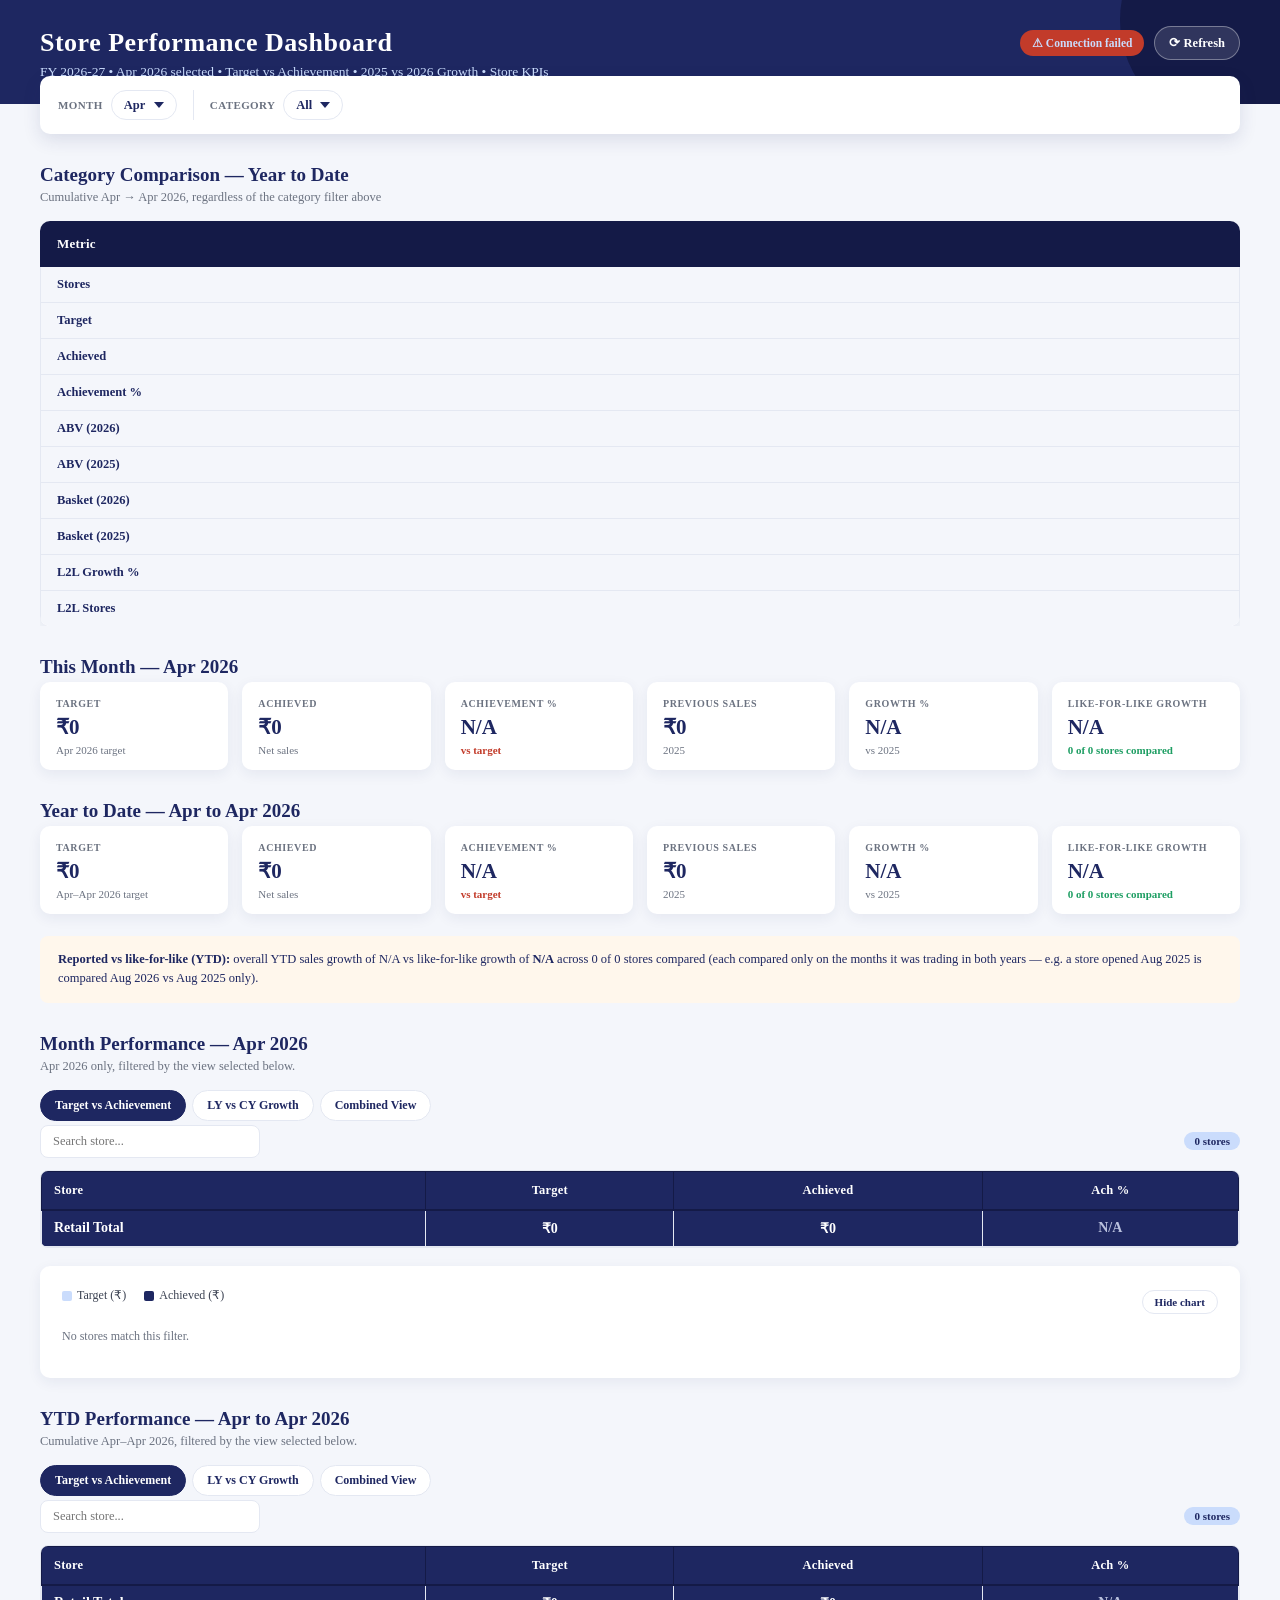
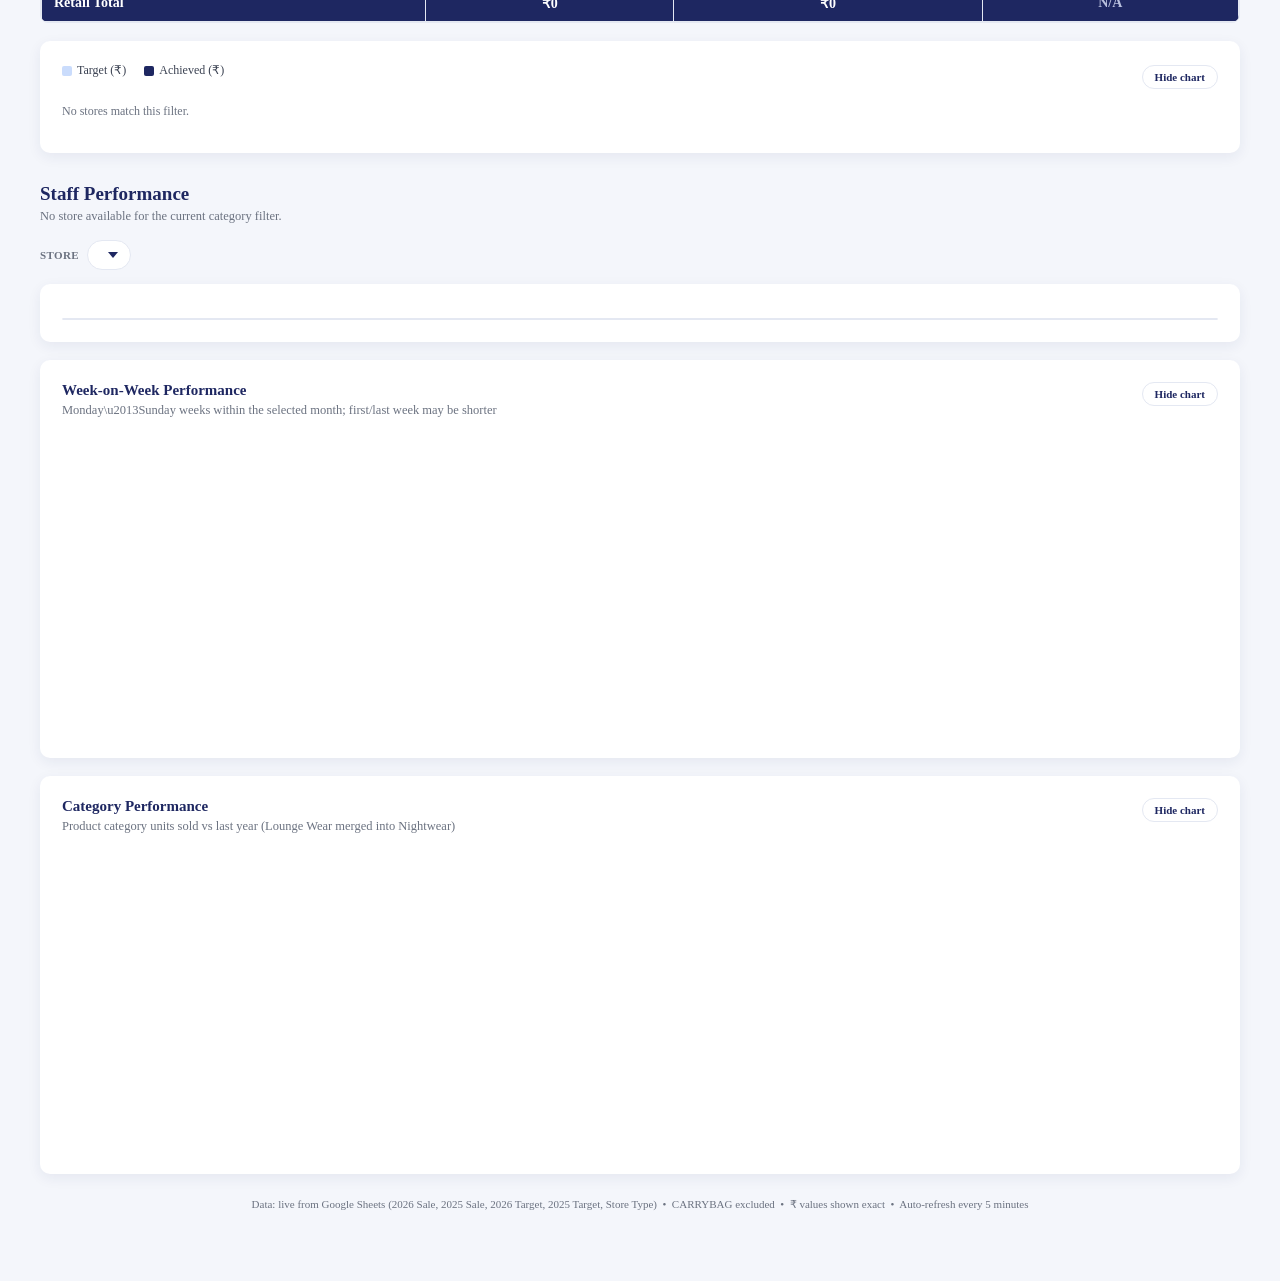
==== commit d75f7290: "Add files via upload" ====
--- a/index.html
+++ b/index.html
@@ -118,7 +118,9 @@
   tbody tr.row-grandtotal td.pos{ color:#7FE0AE; }
   tbody tr.row-grandtotal td.neg{ color:#FFAFA0; }
   tbody tr.row-grandtotal td.muted{ color:#B9C0DD; }
-  td.num{ text-align:right; font-variant-numeric:tabular-nums; }
+  td.num{ text-align:center; font-variant-numeric:tabular-nums; }
+  thead th{ text-align:center; }
+  thead th:first-child{ text-align:left; }
   .pos{ color:var(--green); font-weight:700; }
   .neg{ color:var(--red); font-weight:700; }
   .table-wrap{ max-height:480px; overflow:auto; border:1px solid var(--border); border-radius:8px; }
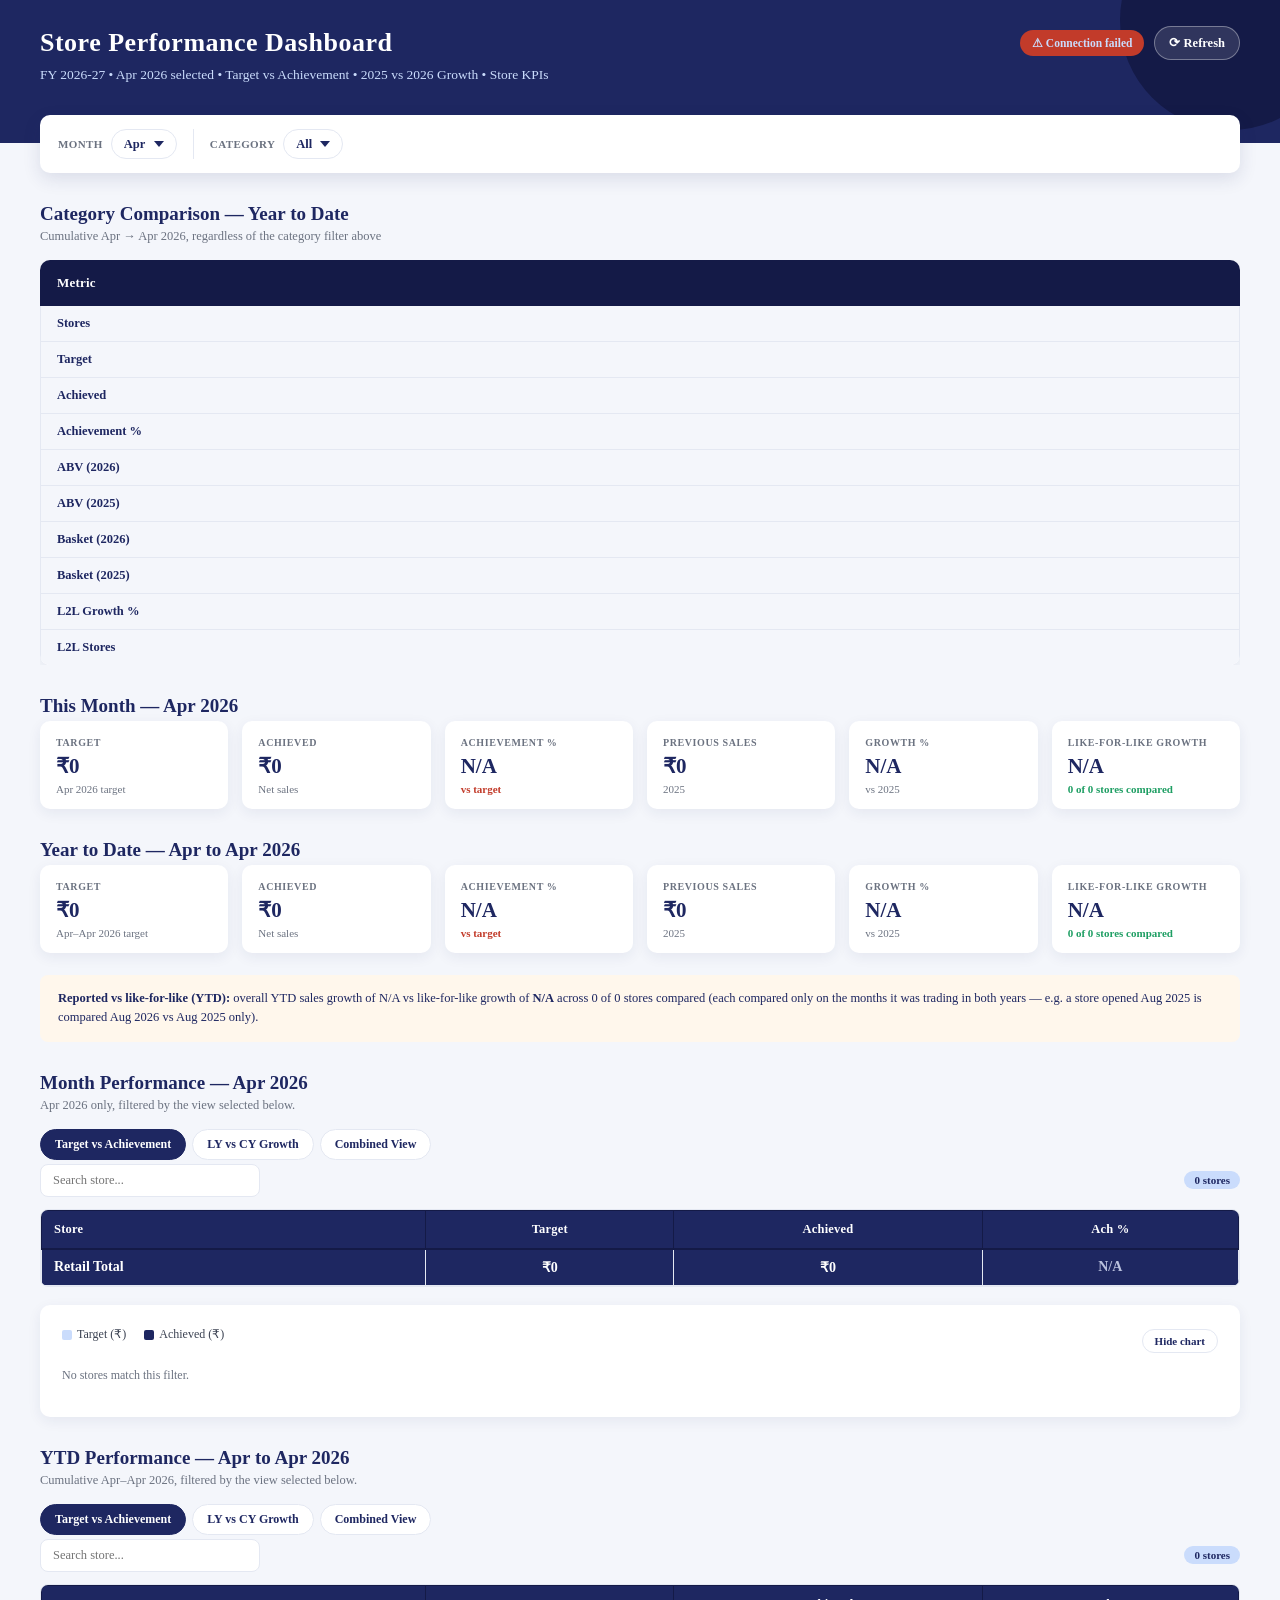
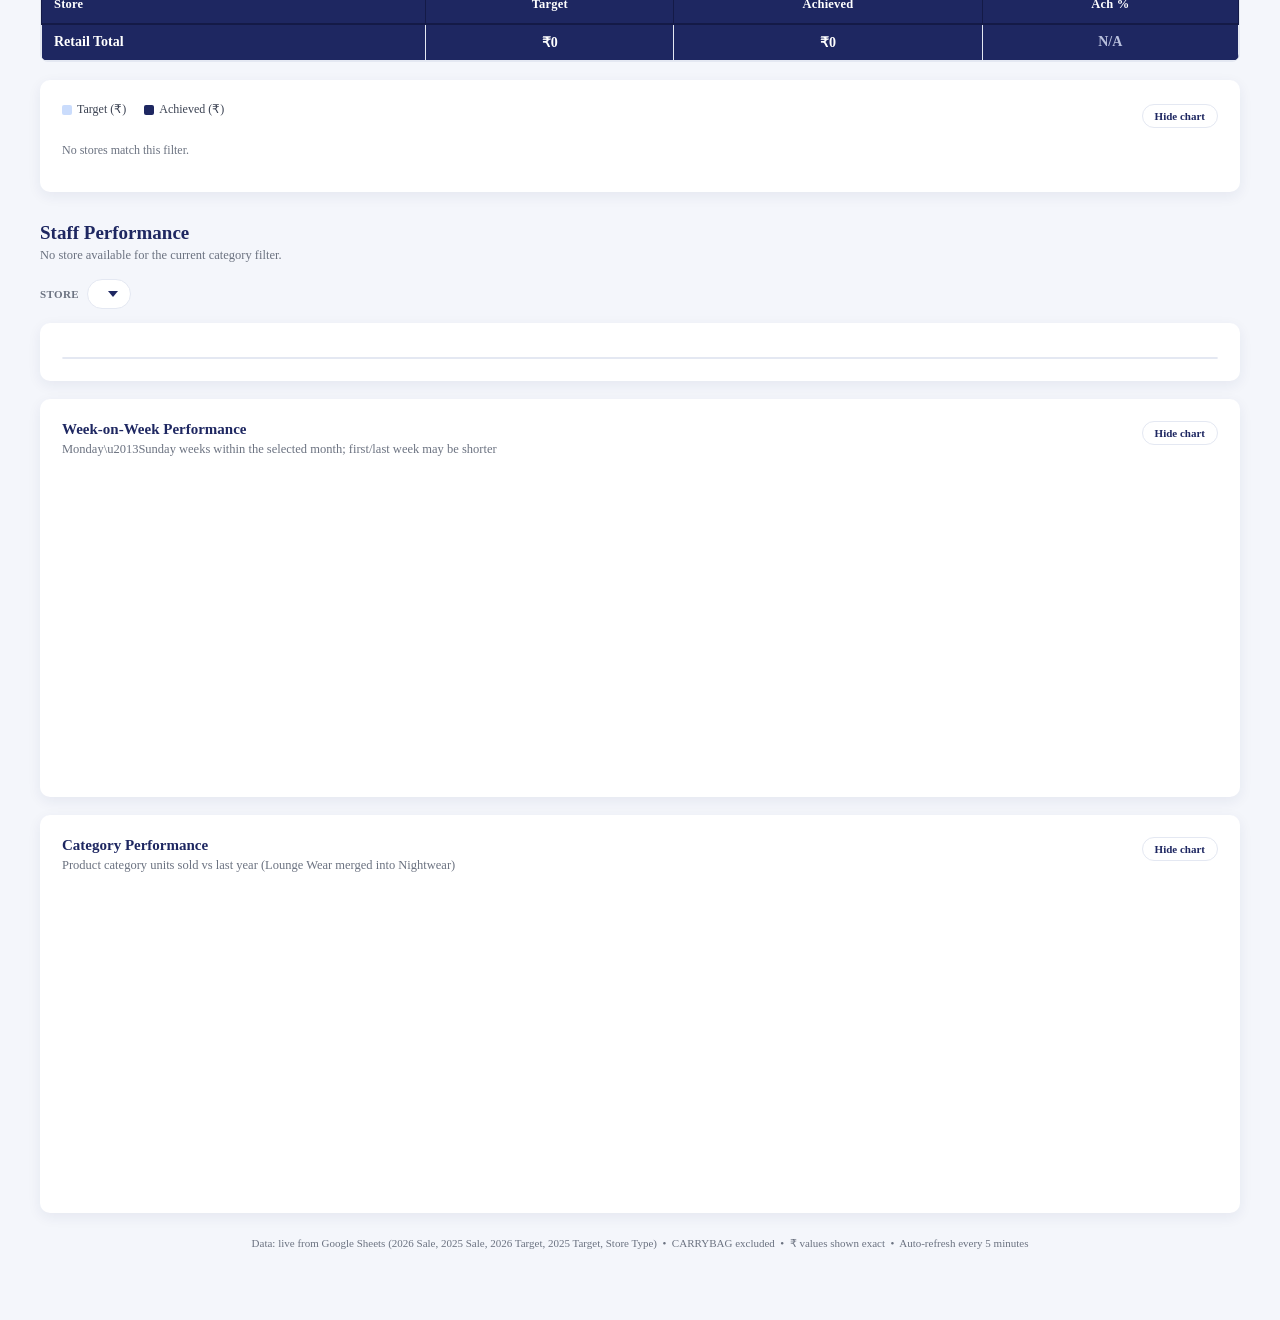
==== commit d524ad3e: "Add files via upload" ====
--- a/index.html
+++ b/index.html
@@ -16,10 +16,10 @@
   *{box-sizing:border-box;}
   button,select,input{ font-family:inherit; }
   body{ margin:0; font-family:Cambria,'Cambria Math',Georgia,serif; background:var(--bg); color:var(--navy); }
-  header{ background:var(--navy); color:var(--white); padding:28px 40px 24px; position:relative; overflow:hidden; }
+  header{ background:var(--navy); color:var(--white); padding:28px 40px 58px; position:relative; overflow:hidden; }
   header::after{ content:""; position:absolute; right:-60px; top:-90px; width:220px; height:220px; border-radius:50%; background:var(--navy-dark); }
   header h1{ margin:0; font-size:26px; letter-spacing:0.5px; font-weight:700; position:relative; z-index:1; }
-  header p{ margin:6px 0 0; color:var(--ice); font-size:13.5px; position:relative; z-index:1; }
+  header p{ margin:8px 0 0; line-height:1.4; color:var(--ice); font-size:13.5px; position:relative; z-index:1; }
   .wrap{ max-width:1320px; margin:0 auto; padding:0 40px 60px; }
 
   .filterbar{
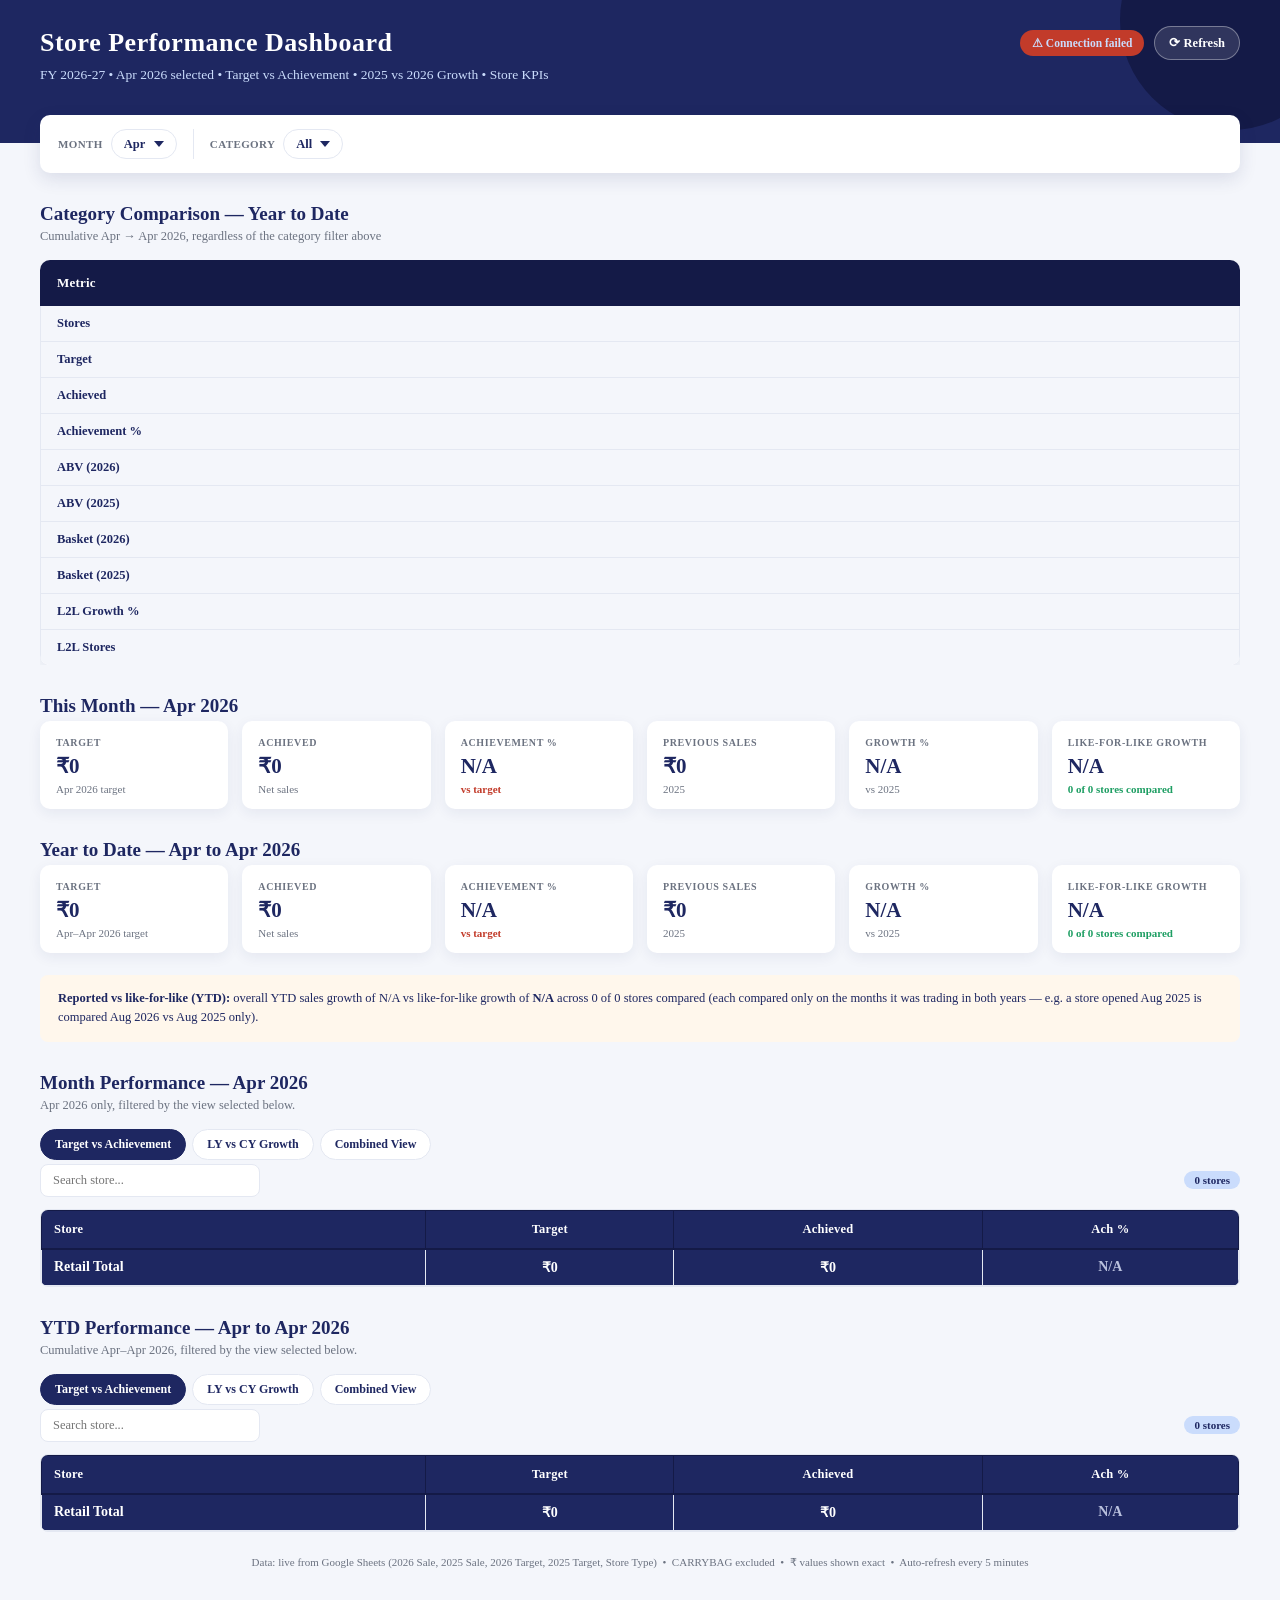
==== commit 706901b2: "Add files via upload" ====
--- a/index.html
+++ b/index.html
@@ -192,13 +192,6 @@
     <div class="table-wrap">
       <table id="monthTable"><thead id="monthTableHead"></thead><tbody id="monthTableBody"></tbody></table>
     </div>
-    <div class="card" style="margin-top:18px;">
-      <div style="display:flex; justify-content:space-between; align-items:center;">
-        <div class="legend-row" id="monthLegend"></div>
-        <button class="chart-toggle-btn" id="monthChartToggle" data-target="monthChart">Hide chart</button>
-      </div>
-      <div class="hbar-scroll" id="monthChart"></div>
-    </div>
   </div>
 
   <div class="section">
@@ -219,55 +212,6 @@
     </div>
     <div class="table-wrap">
       <table id="ytdTable"><thead id="ytdTableHead"></thead><tbody id="ytdTableBody"></tbody></table>
-    </div>
-    <div class="card" style="margin-top:18px;">
-      <div style="display:flex; justify-content:space-between; align-items:center;">
-        <div class="legend-row" id="ytdLegend"></div>
-        <button class="chart-toggle-btn" id="ytdChartToggle" data-target="ytdChart">Hide chart</button>
-      </div>
-      <div class="hbar-scroll" id="ytdChart"></div>
-    </div>
-  </div>
-
-  <div class="section">
-    <div class="section-title">Staff Performance</div>
-    <div class="section-sub" id="staffPerfSub">Pick a store to see its staff-wise breakdown for the selected month</div>
-    <div class="filter-group" style="margin-bottom:14px;">
-      <span class="filter-label">Store</span>
-      <select id="staffStoreSelect" class="dropdown"></select>
-    </div>
-    <div class="card">
-      <div id="staffNote" style="font-size:11.5px; color:var(--grey); margin-bottom:12px;"></div>
-      <div class="table-wrap">
-        <table id="staffTable">
-          <thead id="staffTableHead"></thead>
-          <tbody id="staffTableBody"></tbody>
-        </table>
-      </div>
-    </div>
-
-    <div class="card" style="margin-top:18px;">
-      <div style="display:flex; justify-content:space-between; align-items:flex-start;">
-        <div>
-          <div class="section-title" style="font-size:15px;">Week-on-Week Performance</div>
-          <div class="section-sub" id="weeklySub" style="margin-bottom:14px;">Monday\u2013Sunday weeks within the selected month; first/last week may be shorter</div>
-        </div>
-        <button class="chart-toggle-btn" id="weeklyChartToggle" data-target="weeklyChart">Hide chart</button>
-      </div>
-      <div class="legend-row" id="weeklyLegend"></div>
-      <div class="vbar-wrap" id="weeklyChart"></div>
-    </div>
-
-    <div class="card" style="margin-top:18px;">
-      <div style="display:flex; justify-content:space-between; align-items:flex-start;">
-        <div>
-          <div class="section-title" style="font-size:15px;">Category Performance</div>
-          <div class="section-sub" id="prodCatSub" style="margin-bottom:14px;">Product category units sold vs last year (Lounge Wear merged into Nightwear)</div>
-        </div>
-        <button class="chart-toggle-btn" id="prodCatChartToggle" data-target="prodCatChart">Hide chart</button>
-      </div>
-      <div class="legend-row" id="prodCatLegend"></div>
-      <div class="vbar-wrap" id="prodCatChart"></div>
     </div>
   </div>
 
@@ -601,80 +545,6 @@
   document.getElementById("coverageNote").innerHTML = noteBits.join(" ");
 }
 
-// ---------------- RENDER: BAR CHARTS ----------------
-function renderLegend(elId, items){
-  document.getElementById(elId).innerHTML = items.map(i=>
-    `<span><span class="legend-dot" style="background:${i.color}"></span>${esc(i.label)}</span>`).join("");
-}
-
-function renderGroupedHBar(containerId, list, series){
-  const maxVal = Math.max(1, ...list.flatMap(s => series.map(sr => (s[sr.key]||0))));
-  const rows = list.map(s => {
-    const bars = series.map((sr,i) => {
-      const val = s[sr.key] || 0;
-      const pct = (val / maxVal) * 100;
-      const topOffset = i * 20;
-      return `<div class="hbar-seg" style="left:0; top:${topOffset}px; width:${pct}%; background:${sr.color};">
-                <span class="hbar-val">₹${Math.round(val).toLocaleString("en-IN")}</span>
-              </div>`;
-    }).join("");
-    const trackHeight = series.length * 20;
-    return `<div class="hbar-row">
-      <div class="hbar-label" title="${esc(s.store)}">${esc(s.store)}</div>
-      <div class="hbar-track" style="height:${trackHeight}px;">${bars}</div>
-    </div>`;
-  }).join("");
-  document.getElementById(containerId).innerHTML = rows || `<p class="muted" style="font-size:12px;">No stores match this filter.</p>`;
-}
-
-function renderDivergingBar(containerId, list){
-  const maxAbs = Math.max(1, ...list.map(s => Math.abs(s.__yoyVal ?? 0)));
-  const rows = list.map(s => {
-    const v = s.__yoyVal;
-    if(v == null){
-      return `<div class="div-row">
-        <div class="hbar-label" title="${esc(s.store)}">${esc(s.store)}</div>
-        <div class="div-track"><div class="div-center" style="left:50%;"></div><span class="div-val muted" style="left:52%;">N/A</span></div>
-      </div>`;
-    }
-    const halfPct = 50;
-    const barPct = (Math.abs(v)/maxAbs) * halfPct;
-    const isPos = v >= 0;
-    const left = isPos ? 50 : (50 - barPct);
-    const valLeft = isPos ? `calc(50% + ${barPct}% + 4px)` : `calc(50% - ${barPct}% - 34px)`;
-    return `<div class="div-row">
-      <div class="hbar-label" title="${esc(s.store)}">${esc(s.store)}</div>
-      <div class="div-track">
-        <div class="div-center" style="left:50%;"></div>
-        <div class="div-bar ${isPos?'pos':'neg'}" style="left:${left}%; width:${barPct}%;"></div>
-        <span class="div-val" style="left:${valLeft};">${v>=0?'+':''}${v.toFixed(0)}%</span>
-      </div>
-    </div>`;
-  }).join("");
-  document.getElementById(containerId).innerHTML = rows || `<p class="muted" style="font-size:12px;">No stores match this filter.</p>`;
-}
-
-function renderChartForView(chartElId, legendElId, rows, view, growthMode, l2lRowsOverride){
-  const byAchDesc = [...rows].sort((a,b)=>{
-    if(a.ach26==null) return 1; if(b.ach26==null) return -1; return b.ach26-a.ach26;
-  });
-  if(view==="target"){
-    renderLegend(legendElId, [{color:ICE,label:"Target (₹)"},{color:NAVY,label:"Achieved (₹)"}]);
-    renderGroupedHBar(chartElId, byAchDesc, [{key:"target26",color:ICE},{key:"sales26",color:NAVY}]);
-  } else if(view==="combined"){
-    renderLegend(legendElId, [{color:ICE,label:"Target (₹)"},{color:NAVY,label:"Achieved CY (₹)"},{color:SLATE,label:"Sales LY (₹)"}]);
-    renderGroupedHBar(chartElId, byAchDesc, [{key:"target26",color:ICE},{key:"sales26",color:NAVY},{key:"sales25",color:SLATE}]);
-  } else {
-    renderLegend(legendElId, [{color:GREEN,label:"Growth"},{color:RED,label:"Decline"}]);
-    let list = growthMode==="l2l" ? (l2lRowsOverride || rows.filter(r=>r.__isL2L)) : rows;
-    list = list.map(r => ({...r, __yoyVal: r.yoy!=null ? r.yoy : (r.sales25>0 ? -100 : null)}));
-    list.sort((a,b)=>{
-      if(a.__yoyVal==null) return 1; if(b.__yoyVal==null) return -1; return b.__yoyVal - a.__yoyVal;
-    });
-    renderDivergingBar(chartElId, list);
-  }
-}
-
 // ---------------- RENDER: TABLES ----------------
 function cellHtml(s, col, isTotal){
   const v = s[col.key];
@@ -842,20 +712,8 @@
   document.getElementById(prefix+"TableBody").innerHTML = displayRows.map(s=>{
     const isTotal = s.__rowType==="subtotal" || s.__rowType==="grandtotal" || s.__rowType==="tntotal";
     const rowCls = s.__rowType==="grandtotal" ? "row-grandtotal" : (s.__rowType==="subtotal"||s.__rowType==="tntotal") ? "row-subtotal" : "";
-    const clickAttrs = isTotal ? "" : `data-store-key="${esc(s.key)}" style="cursor:pointer;" title="Click to view staff performance for this store"`;
-    return `<tr class="${rowCls}" ${clickAttrs}>${cols.map(c=>cellHtml(s,c,isTotal)).join("")}</tr>`;
+    return `<tr class="${rowCls}">${cols.map(c=>cellHtml(s,c,isTotal)).join("")}</tr>`;
   }).join("");
-  document.querySelectorAll(`#${prefix}TableBody tr[data-store-key]`).forEach(tr=>{
-    tr.addEventListener("click", ()=>{
-      const key = tr.dataset.storeKey;
-      const sel = document.getElementById("staffStoreSelect");
-      if([...sel.options].some(o=>o.value===key)){
-        sel.value = key;
-        renderStaffPerformance();
-        document.getElementById("staffStoreSelect").closest(".section").scrollIntoView({ behavior:"smooth", block:"start" });
-      }
-    });
-  });
 }
 function renderTable(prefix, rows, growthMode, l2lRowsOverride, colsOverride){ buildTable(prefix, rows, growthMode, l2lRowsOverride, colsOverride); }
 
@@ -894,14 +752,6 @@
   document.getElementById("ytdPerfTitle").textContent = `YTD Performance — Apr to ${MONTHS[selMonthIdx]} ${yl.cy}`;
   document.getElementById("ytdPerfSub").innerHTML = `Cumulative Apr\u2013${MONTHS[selMonthIdx]} ${yl.cy}${selCategory!=='All' ? ' · '+selCategory : ''}, filtered by the view selected below.${ytdGrowthNote}`;
 
-  if(monthTargetOnly){
-    document.getElementById("monthLegend").innerHTML = "";
-    document.getElementById("monthChart").innerHTML = `<p class="muted" style="font-size:12px;">No ${yl.cy} sales uploaded yet for ${MONTHS[selMonthIdx]} \u2014 chart will appear once sales data is added.</p>`;
-  } else {
-    renderChartForView("monthChart", "monthLegend", mRows, monthView, monthGrowthMode);
-  }
-  renderChartForView("ytdChart", "ytdLegend", yRows, ytdView, ytdGrowthMode, yL2LRows);
-
   tableState.month.sortKey = DEFAULT_SORT[monthView];
   tableState.ytd.sortKey = DEFAULT_SORT[ytdView];
   if(monthTargetOnly){
@@ -910,9 +760,6 @@
     buildTable("month", mRows, monthGrowthMode);
   }
   buildTable("ytd", yRows, ytdGrowthMode, yL2LRows);
-
-  renderStaffStoreOptions();
-  renderStaffPerformance();
 }
 
 document.getElementById("monthSearch").addEventListener("input", ()=>{
@@ -991,6 +838,16 @@
   return -1;
 }
 
+// Item column -> category label. Lounge Wear is merged into Nightwear.
+function itemCategoryOf(raw){
+  const v = String(raw==null?"":raw).trim();
+  if(!v) return null;
+  const up = v.toUpperCase().replace(/\s+/g," ");
+  if(up.includes("CARRYBAG") || up.includes("CARRY BAG")) return null;
+  if(up.replace(/[^A-Z]/g,"").includes("LOUNGEWEAR")) return "Nightwear";
+  return titleCase(up);
+}
+
 // Returns { [storeKey]: { [monthKey]: {sales, bills, qty} } }, plus displayNames map
 function parseSalesCSV(text){
   const rows = parseCSV(text);
@@ -1001,6 +858,7 @@
   const cLoc=col("location"), cDate=col("bill date"), cBill=col("bill code"), cAmt=col("bill amount"), cQty=col("net qty");
   const cProd = col("product")>=0 ? col("product") : (col("item")>=0 ? col("item") : col("category"));
   const cSalesman = col("salesman"); // optional column
+  const cItem = 8; // column I in the sale sheets = Item (product category)
 
   const billSets = {}; // key: storeKey|monthKey -> Set of bill codes
   const dayBillSets = {}; // key: storeKey|monthKey|day -> Set of bill codes
@@ -1009,6 +867,7 @@
   const agg = {}; // storeKey -> monthKey -> {sales, qty}
   const dayAgg = {}; // storeKey -> monthKey -> day -> {sales, qty}
   const staffAgg = {}; // storeKey -> monthKey -> staffName -> {sales, qty}
+  const catAgg = {}; // storeKey -> monthKey -> itemCategory -> {sales, qty}
   const displayNames = {};
 
   for(let i=hdrIdx+1;i<rows.length;i++){
@@ -1056,6 +915,13 @@
       if(billCode) dayBillSets[dayKey].add(billCode);
     }
 
+    const itemCat = itemCategoryOf(r[cItem]);
+    if(itemCat){
+      catAgg[key] = catAgg[key] || {}; catAgg[key][monthKey] = catAgg[key][monthKey] || {};
+      catAgg[key][monthKey][itemCat] = catAgg[key][monthKey][itemCat] || {sales:0, qty:0};
+      catAgg[key][monthKey][itemCat].sales += amt; catAgg[key][monthKey][itemCat].qty += qty;
+    }
+
     staffAgg[key] = staffAgg[key] || {}; staffAgg[key][monthKey] = staffAgg[key][monthKey] || {};
     staffAgg[key][monthKey][staffName] = staffAgg[key][monthKey][staffName] || {sales:0, qty:0};
     staffAgg[key][monthKey][staffName].sales += amt; staffAgg[key][monthKey][staffName].qty += qty;
@@ -1091,7 +957,7 @@
       }
     }
   }
-  return { agg, dayAgg, staffAgg, displayNames };
+  return { agg, dayAgg, staffAgg, catAgg, displayNames };
 }
 
 // ---------------- Narrow-format target sheet (live Google Sheet) ----------------
@@ -1149,7 +1015,7 @@
 }
 
 function emptyMonthRaw(){
-  return { target25:null, sales25:0, bills25:0, qty25:0, target26:null, sales26:0, bills26:0, qty26:0, days25:{}, days26:{}, staff25:{}, staff26:{} };
+  return { target25:null, sales25:0, bills25:0, qty25:0, target26:null, sales26:0, bills26:0, qty26:0, days25:{}, days26:{}, staff25:{}, staff26:{}, cat25:{}, cat26:{} };
 }
 
 function dayAggToObj(dayAggForMonth){
@@ -1177,6 +1043,7 @@
 function mergeData(salesCY, salesLY, targetData, target25Data, storeTypeMap){
   const { agg: aggCY, dayAgg: dayCY, staffAgg: staffCY, displayNames: dnCY } = salesCY;
   const { agg: aggLY, dayAgg: dayLY, staffAgg: staffLY, displayNames: dnLY } = salesLY;
+  const catCY = salesCY.catAgg || {}, catLY = salesLY.catAgg || {};
   const { targets, monthsFound, displayNames: dnT } = targetData;
   const target25 = (target25Data && target25Data.targets) || {};
   const monthsFound25 = (target25Data && target25Data.monthsFound) || [];
@@ -1213,11 +1080,13 @@
         store.m[mk].sales26 = cy.sales; store.m[mk].bills26 = cy.bills; store.m[mk].qty26 = cy.qty;
         store.m[mk].days26 = dayAggToObj(dayCY[key] && dayCY[key][mk]);
         store.m[mk].staff26 = staffAggToObj(staffCY[key] && staffCY[key][mk]);
+        store.m[mk].cat26 = (catCY[key] && catCY[key][mk]) || {};
       }
       if(ly){
         store.m[mk].sales25 = ly.sales; store.m[mk].bills25 = ly.bills; store.m[mk].qty25 = ly.qty;
         store.m[mk].days25 = dayAggToObj(dayLY[key] && dayLY[key][mk]);
         store.m[mk].staff25 = staffAggToObj(staffLY[key] && staffLY[key][mk]);
+        store.m[mk].cat25 = (catLY[key] && catLY[key][mk]) || {};
       }
       if(tgt != null){ store.m[mk].target26 = tgt; }
       if(tgt25 != null){ store.m[mk].target25 = tgt25; }
@@ -1240,245 +1109,6 @@
   if(!["All", ...CATEGORIES].includes(selCategory)) selCategory = "All";
 }
 
-// ---------------- Chart show/hide toggles ----------------
-document.querySelectorAll(".chart-toggle-btn").forEach(btn=>{
-  btn.addEventListener("click", ()=>{
-    const targetEl = document.getElementById(btn.dataset.target);
-    const hidden = targetEl.style.display === "none";
-    targetEl.style.display = hidden ? "" : "none";
-    btn.textContent = hidden ? "Hide chart" : "Show chart";
-  });
-});
-
-// =====================================================================
-// ---------------- STAFF PERFORMANCE (store drill-down) ----------------
-// =====================================================================
-let staffTargets = {"EXPRESSAVENUE":{"Jul":{"NISHA":600000,"JAMUNA":600000,"SHAHINA":350000,"PARKAVI.K":350000,"THAMARAI SELVAN.U":0}},"VELACHERY":{"Jul":{"SEETHA":410000,"DIVYABARATHI":405000,"CHEMPARUTHI":405000,"KAVITHA":410000,"GOKUL":0,"MONIKA SRI":270000}},"SHANTHICOLONY":{"Jul":{"LOKESHBALAJI":0,"S.KOWSALYA":1400000,"ABINAYA":1400000,"SRIMATHI":600000}},"ADYAR":{"Jul":{"MONISHA":500000,"FAIZUL":500000,"MANIMALA":100000}},"MOGAPPAIR":{"Jul":{"DIVYA":275000,"GEETHA":450000,"J SUNDARI":275000,"KAVIYA":350000,"MANITA":250000}},"KOLATHUR":{"Jul":{"SIBIN .G":200000,"RASHMA":425000,"PARVEEN":425000}},"AVADI":{"Jul":{"SANTHOSH":50000,"MONISHA":390000,"INDHUMATHI V":390000,"RAGAVI M.R":390000,"NITHYA N":300000,"SANTHOSHINI R":340000,"DIVYA DHARSHINI S":340000}},"PORUR":{"Jul":{"JANANNI":270000,"KARISHMA":270000,"PRIYADHARASHNI":160000}},"CHROMPET":{"Jul":{"BHUVANA":100000,"SRUTHI":250000,"SANDHIYA":50000,"SATHIYA RAJ":300000,"ARIFA":150000,"SUSEELA":350000}},"SELAIYUR":{"Jul":{"MAGESHWARI":440000,"CHARUMATHI":440000,"DHANALAKSHMI":440000,"ASHOK":0,"SALMA":340000,"MUTHAR":340000}},"SIRUSERI":{"Jul":{"ELCIKA":210000,"AKSHAYA":430000,"SARANYA":430000,"JASMINE":430000}},"PONDYBAZAAR":{"Jul":{"ABARNA":650000,"MAHESHWARI":650000,"SHANKARI":650000,"SESHADRI":150000}},"VELLORE":{"Jul":{"AKBAR":50000,"PRIYA":500000,"NISHA FATHIMA":500000,"RANJITHA":200000}},"PONDICHERRY":{"Jul":{"RATHA":650000,"NEELAMBARI":650000,"SUREKHA":400000,"ANITHA":300000,"DHANALAKSHMI":350000,"BHAVIYA":350000}},"ASHOKNAGAR":{"Jul":{"BAKIYALAKSHMI.K":450000,"DEEPIKA":450000,"NISHA.G":450000,"SONU":350000,"ELCIKA":0,"TAMILARASI.U":200000}},"CUDDALORE":{"Jul":{"MOHAN RAJ":100000,"KOWSALYA":250000,"GOBIKA":250000}},"COIMBATORE":{"Jul":{"ASWINI S":420000,"RAHUL.A":420000,"SANTHYA.M":420000,"SARANYA":0,"SARANYA P":140000}},"SALEM":{"Jul":{"MENAKA N":300000,"MOHAMMED ANEES":50000,"SUBHA":300000,"THARANI":300000}},"KRISHNAGIRI":{"Jul":{"BOOMIKA":200000,"KAMAKSHI":200000,"PRUTHVIRAJ":20000,"SANGEETHA":230000}},"THUDIYALUR":{"Jul":{"MALINI":475000,"SELVI":475000}},"RSPURAM":{"Jul":{"SRIMATHI":450000,"RAJESH":450000}},"CROSSCUTROAD":{"Jul":{"BHAVYA":250000,"NANDHINI":400000,"PRAKASH.D":400000}},"TRICHY":{"Jul":{"ETSARO":450000,"RASIKA S":500000,"RAJKUMAR":0,"YUVA SRI":450000}},"MADURAI":{"Jul":{"HARINI":350000,"PARAMU":200000,"SHIVA DURGA":400000,"M2":700000,"SIVA RANJANI":450000}},"NAGERCOIL":{"Jul":{"MANI MOZHI":562500,"ROJA":562500,"SYED ALI":125000}},"KOVILPATTI":{"Jul":{"NANDHINI":180000,"KALEESWARI":235000,"ANDREW G":0,"VELAYUTHAM":235000}},"ERODE":{"Jul":{"SARANYA":340000,"DHIVYA":360000,"GOKUL":100000}},"VIRUDHUNAGAR":{"Jul":{"KRISHNA VENI":350000,"PRIYA":350000}},"THOOTHUKUDI":{"Jul":{"A SUDHAARRON":550000,"JEYARAJ":0,"SARANYA S":550000}},"NAMAKKAL":{"Jul":{"DEVI R":350000,"PRABHA":350000}},"SIVAGANGAI":{"Jul":{"SATHYA":200000,"JOHN":100000,"VASANTHI":200000}},"RAMANATHAPURAM":{"Jul":{"RASLEELA":350000,"DHAMODHARAN":0,"RITHIKA":350000}},"TIRUNELVELI":{"Jul":{"PEER MOHAMED":200000,"RANI":350000,"SUDHA":350000}},"NEELAMBUR":{"Jul":{"ARIVUDAI NANGAI":250000,"DIVYABHARATHI":300000,"MUTHURAMAN":150000,"NIVETHA":300000}},"PERAMBALUR":{"Jul":{"BHUVANA":350000,"MAHADEVAN":100000,"PARAMESH":350000,"THENMOLI":200000}}}; // staffTargets[storeKey][monthKey][STAFFNAME_UPPER] = target (pre-loaded: July_26_target.csv)
-
-function staffKeyOf(name){ return String(name).trim().toUpperCase(); }
-
-function getStaffListForStore(store, monthKey){
-  const rec = store.m[monthKey];
-  const staff26 = (rec && rec.staff26) || {};
-  return Object.keys(staff26)
-    .map(name => ({ name, ...staff26[name] }))
-    .filter(s => s.sales >= 0); // ignore staff whose sales are fully negative (returns-only noise, e.g. a stray refund)
-}
-
-// Managers are fed via the staff-targets upload with an explicit ZERO target — they
-// have sales tracked but no target, and are excluded from the equal-split pool.
-// A BLANK target just means "not yet assigned" — that staff falls into the normal
-// equal-split pool exactly as if they weren't in the file at all.
-function computeStaffTargets(store, monthKey, staffList){
-  const storeTarget = (store.m[monthKey] && store.m[monthKey].target26) || 0;
-  const uploaded = (staffTargets[store.key] && staffTargets[store.key][monthKey]) || {};
-  const nonUnassigned = staffList.filter(s => s.name.toUpperCase() !== "UNASSIGNED");
-
-  const result = {};
-  const managerSet = new Set();
-  let assignedSum = 0;
-
-  nonUnassigned.forEach(s=>{
-    const key = staffKeyOf(s.name);
-    if(Object.prototype.hasOwnProperty.call(uploaded, key)){
-      const val = uploaded[key];
-      if(val <= 0){
-        result[s.name] = 0; // manager — explicit zero target, excluded from equal split
-        managerSet.add(s.name);
-      } else {
-        result[s.name] = val;
-        assignedSum += val;
-      }
-    }
-  });
-
-  const eligibleForSplit = nonUnassigned.filter(s => !(s.name in result));
-  const remaining = Math.max(0, storeTarget - assignedSum);
-  const equalShare = eligibleForSplit.length > 0 ? remaining / eligibleForSplit.length : 0;
-  eligibleForSplit.forEach(s=>{ result[s.name] = equalShare; });
-
-  staffList.forEach(s=>{
-    if(s.name.toUpperCase() === "UNASSIGNED" && !(s.name in result)) result[s.name] = null;
-  });
-
-  return { targets: result, managerSet };
-}
-
-function renderStaffStoreOptions(){
-  const sel = document.getElementById("staffStoreSelect");
-  const stores = getFilteredStores().slice().sort((a,b)=>a.store.localeCompare(b.store));
-  const prevVal = sel.value;
-  sel.innerHTML = stores.map(s=>`<option value="${esc(s.key)}">${esc(s.store)}</option>`).join("");
-  if(stores.some(s=>s.key===prevVal)) sel.value = prevVal;
-  else if(stores.length) sel.value = stores[0].key;
-}
-document.getElementById("staffStoreSelect").addEventListener("change", renderStaffPerformance);
-
-function renderStaffPerformance(){
-  const sel = document.getElementById("staffStoreSelect");
-  const storeKey = sel.value;
-  const store = STORES.find(s=>s.key===storeKey);
-  const monthKey = MONTHS[selMonthIdx];
-
-  if(!store){
-    document.getElementById("staffPerfSub").textContent = "No store available for the current category filter.";
-    document.getElementById("staffTableHead").innerHTML = "";
-    document.getElementById("staffTableBody").innerHTML = "";
-    document.getElementById("staffNote").textContent = "";
-    document.getElementById("weeklyChart").innerHTML = "";
-    document.getElementById("prodCatChart").innerHTML = "";
-    return;
-  }
-  document.getElementById("staffPerfSub").textContent = `${store.store} \u2014 ${monthKey} '26 staff breakdown`;
-
-  const staffList = getStaffListForStore(store, monthKey);
-  if(!staffList.length){
-    document.getElementById("staffTableHead").innerHTML = "";
-    document.getElementById("staffTableBody").innerHTML = "";
-    document.getElementById("staffNote").textContent = `No staff-level billing data found for ${esc(store.store)} in ${monthKey} '26.`;
-  } else {
-
-  const { targets, managerSet } = computeStaffTargets(store, monthKey, staffList);
-  const hasUploaded = staffTargets[store.key] && staffTargets[store.key][monthKey];
-  const splitCount = staffList.filter(s=>s.name.toUpperCase()!=="UNASSIGNED" && !managerSet.has(s.name)).length;
-  document.getElementById("staffNote").innerHTML = hasUploaded
-    ? `Targets: uploaded where available (managers excluded from any target), equal split of the remaining target across the other ${splitCount} staff.`
-    : `Targets: store target (${fmtInr((store.m[monthKey]||{}).target26)}) split equally across ${splitCount} staff.`;
-
-  const headerRow = ["Staff","Target","Achieved","Ach %","ABV","Basket","Man-days"];
-  document.getElementById("staffTableHead").innerHTML = `<tr>${headerRow.map(h=>`<th>${esc(h)}</th>`).join("")}</tr>`;
-
-  const rows = staffList.map(s=>{
-    const isManager = managerSet.has(s.name);
-    const target = targets[s.name];
-    const ach = (target && target>0) ? (s.sales/target*100) : null;
-    const abv = s.bills>0 ? s.sales/s.bills : null;
-    const basket = s.bills>0 ? s.qty/s.bills : null;
-    return { name:s.name, target, sales:s.sales, ach, abv, basket, days:s.days, isManager };
-  }).sort((a,b)=>b.sales-a.sales);
-
-  document.getElementById("staffTableBody").innerHTML = rows.map(r=>{
-    const achCls = r.ach==null ? "muted" : r.ach>=100 ? "pos" : "neg";
-    const targetCell = r.isManager ? `<span class="muted">Manager</span>` : (r.target==null?"-":fmtInr(r.target));
-    const achCell = r.isManager ? `<span class="muted">\u2014</span>` : (r.ach==null?"N/A":r.ach.toFixed(0)+"%");
-    return `<tr>
-      <td>${esc(r.name)}</td>
-      <td class="num">${targetCell}</td>
-      <td class="num">${fmtInr(r.sales)}</td>
-      <td class="num ${r.isManager?'':achCls}">${achCell}</td>
-      <td class="num">${fmtInr(r.abv)}</td>
-      <td class="num">${r.basket==null?"-":r.basket.toFixed(2)}</td>
-      <td class="num">${r.days}</td>
-    </tr>`;
-  }).join("");
-  }
-
-  renderWeeklyChart(store, monthKey);
-  renderProductCategoryChart(store, monthKey);
-}
-
-// ---------------- Week-on-week chart (Mon-Sun, first/last week may be short) ----------------
-function getWeeksOfMonth(monthKey, year){
-  const idx = MONTH_NAMES_CAL.indexOf(monthKey);
-  const totalDays = new Date(year, idx+1, 0).getDate();
-  const weeks = [];
-  let current = [];
-  for(let d=1; d<=totalDays; d++){
-    const dow = new Date(year, idx, d).getDay(); // 0=Sun..6=Sat
-    current.push(d);
-    if(dow === 0 || d === totalDays){
-      weeks.push(current);
-      current = [];
-    }
-  }
-  return weeks;
-}
-
-function renderWeeklyChart(store, monthKey){
-  const rec = store.m[monthKey] || {};
-  const days25 = rec.days25 || {};
-  const days26 = rec.days26 || {};
-  const yl = yearLabels(monthKey);
-  const weeksCY = getWeeksOfMonth(monthKey, yl.cy);
-  const weeksLY = getWeeksOfMonth(monthKey, yl.ly);
-  const weekCount = Math.max(weeksCY.length, weeksLY.length);
-
-  document.getElementById("weeklySub").textContent =
-    `Monday\u2013Sunday weeks within ${monthKey} (by week position; first/last week may be shorter) \u2014 ${store.store}`;
-  document.getElementById("weeklyLegend").innerHTML =
-    `<span><span class="legend-dot" style="background:var(--ice)"></span>${monthKey} ${yl.ly} (\u20b9)</span>` +
-    `<span><span class="legend-dot" style="background:var(--navy)"></span>${monthKey} ${yl.cy} (\u20b9)</span>`;
-
-  const weekData = [];
-  for(let w=0; w<weekCount; w++){
-    const daysCY = weeksCY[w] || [];
-    const daysLY = weeksLY[w] || [];
-    const sumCY = daysCY.reduce((a,d)=> a + ((days26[String(d)]||{}).sales||0), 0);
-    const sumLY = daysLY.reduce((a,d)=> a + ((days25[String(d)]||{}).sales||0), 0);
-    const rangeCY = daysCY.length ? `${daysCY[0]}\u2013${daysCY[daysCY.length-1]}` : "";
-    const rangeLY = daysLY.length ? `${daysLY[0]}\u2013${daysLY[daysLY.length-1]}` : "";
-    weekData.push({ label:`Week ${w+1}`, rangeCY, rangeLY, sumCY, sumLY });
-  }
-
-  const maxVal = Math.max(1, ...weekData.flatMap(w=>[w.sumCY, w.sumLY]));
-  document.getElementById("weeklyChart").innerHTML = weekData.map(w=>{
-    const hA = Math.max(2, (w.sumLY/maxVal)*200);
-    const hB = Math.max(2, (w.sumCY/maxVal)*200);
-    const growth = w.sumLY>0 ? ((w.sumCY-w.sumLY)/w.sumLY*100) : null;
-    const gCls = growth==null ? "muted" : growth>=0 ? "pos" : "neg";
-    return `<div class="vbar-group">
-      <div class="vbar-pair">
-        <div class="vbar a" style="height:${hA}px;"><span class="vbar-num">${fmtInr(w.sumLY)}</span></div>
-        <div class="vbar b" style="height:${hB}px;"><span class="vbar-num">${fmtInr(w.sumCY)}</span></div>
-      </div>
-      <div class="vbar-lbl">${esc(w.label)}</div>
-      <div class="vbar-sublbl">${yl.ly}: ${esc(w.rangeLY||"\u2013")} &nbsp;|&nbsp; ${yl.cy}: ${esc(w.rangeCY||"\u2013")}</div>
-      <div class="vbar-growth ${gCls}">${growth==null?"N/A":fmtPct(growth)}</div>
-    </div>`;
-  }).join("") || `<p class="muted" style="font-size:12px;">No day-level data available for this month.</p>`;
-}
-
-// ---------------- Product category performance chart ----------------
-function renderProductCategoryChart(store, monthKey){
-  const rec = store.m[monthKey] || {};
-  const cat25 = rec.cat25 || {};
-  const cat26 = rec.cat26 || {};
-  const yl = yearLabels(monthKey);
-  document.getElementById("prodCatSub").textContent =
-    `${monthKey} ${yl.cy} vs ${monthKey} ${yl.ly}, by units sold \u2014 ${store.store} (Lounge Wear merged into Nightwear)`;
-  document.getElementById("prodCatLegend").innerHTML =
-    `<span><span class="legend-dot" style="background:var(--ice)"></span>${monthKey} ${yl.ly} (units)</span>` +
-    `<span><span class="legend-dot" style="background:var(--navy)"></span>${monthKey} ${yl.cy} (units)</span>`;
-
-  const allCats = Array.from(new Set([...Object.keys(cat25), ...Object.keys(cat26)]));
-  const rows = allCats.map(c => ({
-    category: c,
-    qty25: (cat25[c]||{}).qty || 0,
-    qty26: (cat26[c]||{}).qty || 0,
-  })).sort((a,b)=> b.qty26 - a.qty26).slice(0, 12);
-
-  if(!rows.length){
-    document.getElementById("prodCatChart").innerHTML = `<p class="muted" style="font-size:12px;">No category-level data available for this month.</p>`;
-    return;
-  }
-
-  const maxVal = Math.max(1, ...rows.flatMap(r=>[r.qty25, r.qty26]));
-  document.getElementById("prodCatChart").innerHTML = rows.map(r=>{
-    const hA = Math.max(2, (r.qty25/maxVal)*200);
-    const hB = Math.max(2, (r.qty26/maxVal)*200);
-    const growth = r.qty25>0 ? ((r.qty26-r.qty25)/r.qty25*100) : null;
-    const gCls = growth==null ? "muted" : growth>=0 ? "pos" : "neg";
-    return `<div class="vbar-group">
-      <div class="vbar-pair">
-        <div class="vbar a" style="height:${hA}px;"><span class="vbar-num">${fmtNum(r.qty25)}</span></div>
-        <div class="vbar b" style="height:${hB}px;"><span class="vbar-num">${fmtNum(r.qty26)}</span></div>
-      </div>
-      <div class="vbar-lbl">${esc(r.category)}</div>
-      <div class="vbar-growth ${gCls}">${growth==null?"N/A":fmtPct(growth)}</div>
-    </div>`;
-  }).join("");
-}
-
 renderAll();
 
 // =====================================================================
@@ -1521,8 +1151,8 @@
   const [saleR, saleLyR, targetR, targetLyR, typeR] = results;
   const failed = [];
 
-  let salesCY = { agg:{}, dayAgg:{}, staffAgg:{}, displayNames:{} };
-  let salesLY = { agg:{}, dayAgg:{}, staffAgg:{}, displayNames:{} };
+  let salesCY = { agg:{}, dayAgg:{}, staffAgg:{}, catAgg:{}, displayNames:{} };
+  let salesLY = { agg:{}, dayAgg:{}, staffAgg:{}, catAgg:{}, displayNames:{} };
   let targetCY = { targets:{}, monthsFound:[], displayNames:{} };
   let targetLY = { targets:{}, monthsFound:[], displayNames:{} };
   let storeTypeMap = {};
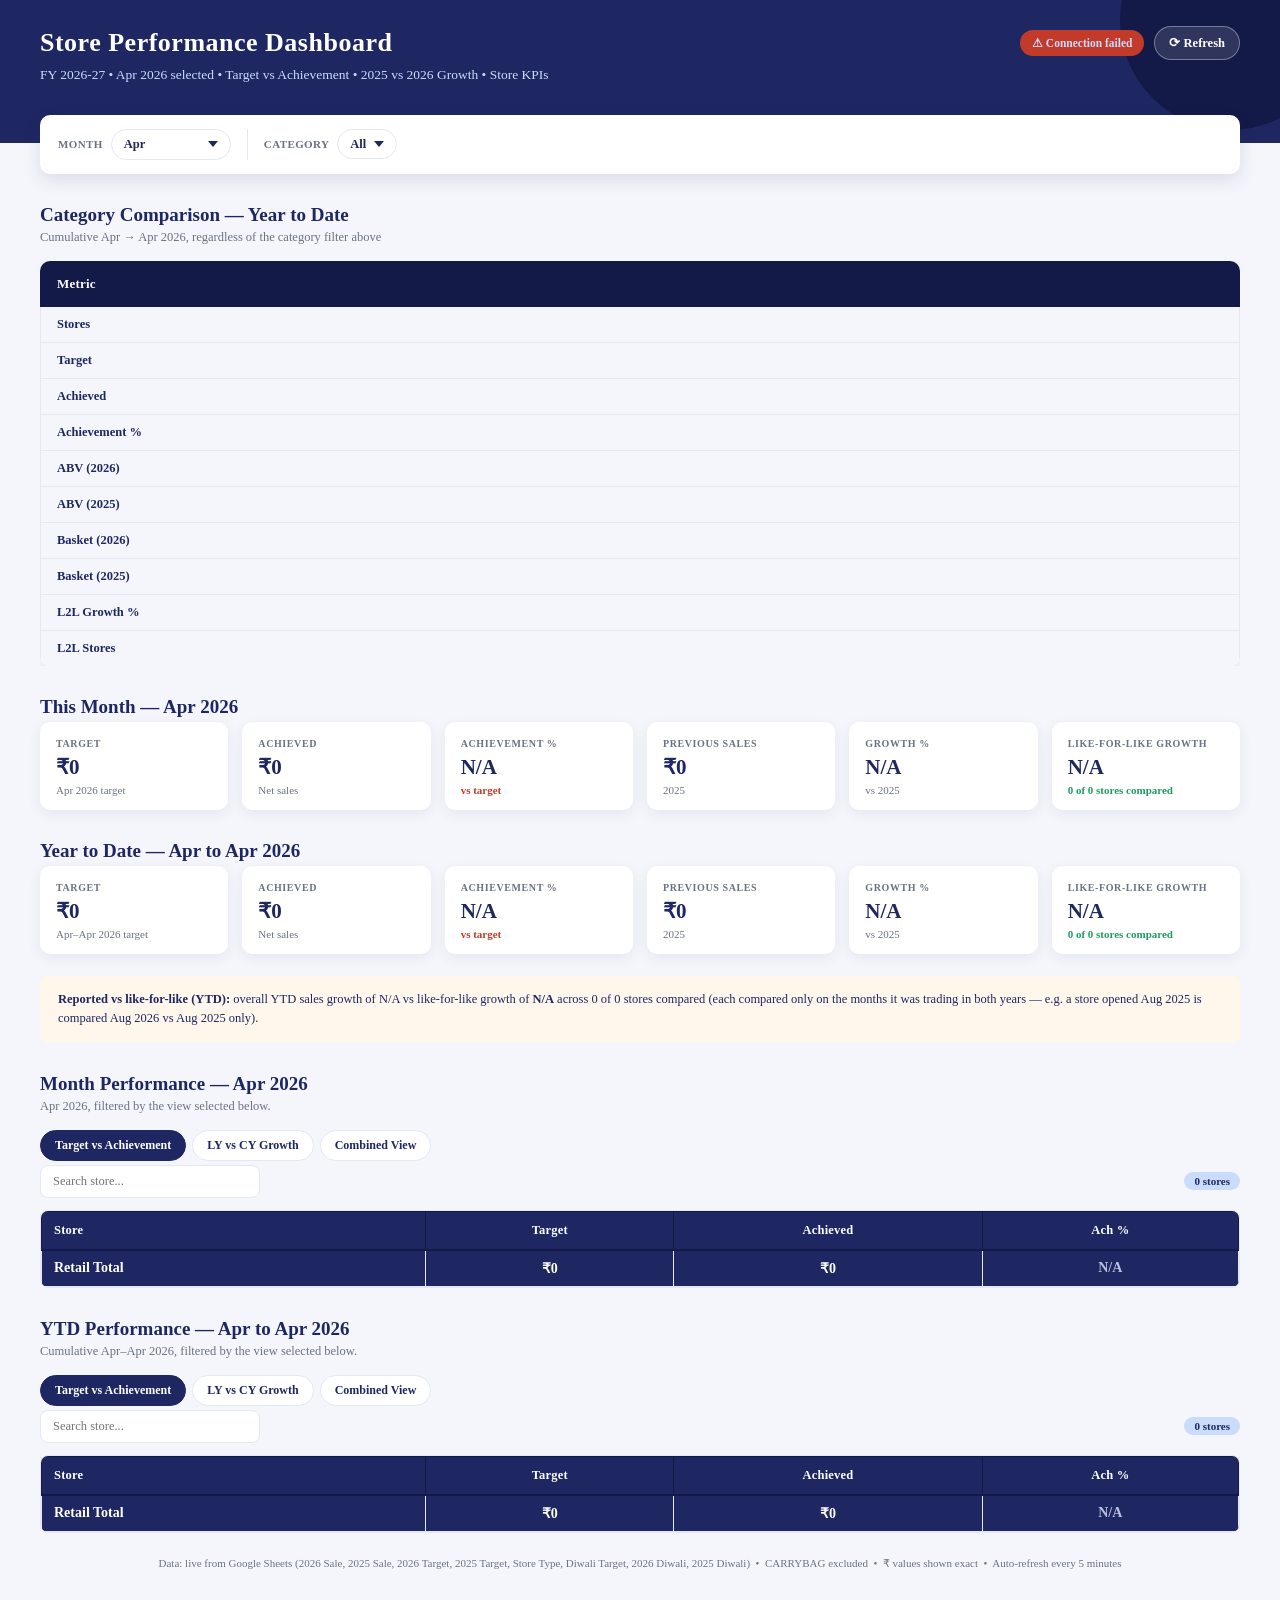
==== commit 3806812a: "Add files via upload" ====
--- a/index.html
+++ b/index.html
@@ -32,6 +32,17 @@
   .pill.active{ background:var(--navy); color:var(--white); border-color:var(--navy); }
   .pill.small{ padding:5px 11px; font-size:11.5px; }
   .dropdown{ border:1px solid var(--border); background:var(--white); color:var(--navy); padding:7px 30px 7px 12px; border-radius:16px; font-size:12.5px; font-weight:600; cursor:pointer; appearance:none; -webkit-appearance:none; background-image:url("data:image/svg+xml,%3Csvg xmlns='http://www.w3.org/2000/svg' width='10' height='6'%3E%3Cpath d='M0 0l5 6 5-6z' fill='%231E2761'/%3E%3C/svg%3E"); background-repeat:no-repeat; background-position:right 12px center; }
+  .ms{ position:relative; }
+  .ms-btn{ text-align:left; min-width:120px; max-width:260px; overflow:hidden; text-overflow:ellipsis; white-space:nowrap; }
+  .ms-panel{ position:absolute; top:calc(100% + 6px); left:0; z-index:30; background:var(--white); border:1px solid var(--border); border-radius:12px; box-shadow:0 10px 28px rgba(30,39,97,0.18); padding:8px; min-width:210px; max-height:360px; overflow:auto; }
+  .ms-panel[hidden]{ display:none; }
+  .ms-opt{ display:flex; align-items:center; gap:9px; padding:7px 10px; border-radius:8px; font-size:12.5px; font-weight:600; cursor:pointer; color:var(--navy); }
+  .ms-opt:hover{ background:var(--bg); }
+  .ms-opt input{ accent-color:var(--navy); width:15px; height:15px; margin:0; }
+  .ms-sep{ height:1px; background:var(--border); margin:6px 4px; }
+  .ms-tools{ display:flex; gap:14px; padding:4px 10px 6px; }
+  .ms-tools button{ border:none; background:none; color:var(--navy); font-size:11px; font-weight:600; text-decoration:underline; cursor:pointer; padding:0; }
+  .ms-tag{ margin-left:auto; font-size:10px; color:var(--grey); font-weight:600; }
   .divider{ width:1px; align-self:stretch; background:var(--border); }
   .spacer{ flex:1; }
 
@@ -146,7 +157,10 @@
   <div class="filterbar">
     <div class="filter-group">
       <span class="filter-label">Month</span>
-      <select id="monthSelect" class="dropdown"></select>
+      <div class="ms" id="monthMs">
+        <button type="button" class="dropdown ms-btn" id="monthMsBtn" aria-haspopup="listbox" aria-expanded="false"><span id="monthMsLabel">…</span></button>
+        <div class="ms-panel" id="monthMsPanel" role="listbox" aria-multiselectable="true" hidden></div>
+      </div>
     </div>
     <div class="divider"></div>
     <div class="filter-group">
@@ -157,7 +171,7 @@
   </div>
 
   <div class="section">
-    <div class="section-title">Category Comparison — Year to Date</div>
+    <div class="section-title" id="catCompTitle">Category Comparison — Year to Date</div>
     <div class="section-sub" id="catCompSub"></div>
     <div class="cat-row" id="catRow"></div>
   </div>
@@ -167,7 +181,7 @@
     <div class="kpi-row" id="monthKpiRow"></div>
   </div>
 
-  <div class="section">
+  <div class="section" id="ytdKpiSection">
     <div class="section-title" id="ytdKpiTitle">Year to Date</div>
     <div class="kpi-row" id="ytdKpiRow"></div>
     <div class="note" id="coverageNote"></div>
@@ -194,7 +208,7 @@
     </div>
   </div>
 
-  <div class="section">
+  <div class="section" id="ytdPerfSection">
     <div class="section-title" id="ytdPerfTitle">YTD Performance</div>
     <div class="section-sub" id="ytdPerfSub"></div>
     <div class="filter-group" id="ytdViewTabs" style="margin:10px 0 4px;">
@@ -215,7 +229,7 @@
     </div>
   </div>
 
-  <footer>Data: live from Google Sheets (2026 Sale, 2025 Sale, 2026 Target, 2025 Target, Store Type) &nbsp;•&nbsp; CARRYBAG excluded &nbsp;•&nbsp; ₹ values shown exact &nbsp;•&nbsp; Auto-refresh every 5 minutes</footer>
+  <footer>Data: live from Google Sheets (2026 Sale, 2025 Sale, 2026 Target, 2025 Target, Store Type, Diwali Target, 2026 Diwali, 2025 Diwali) &nbsp;•&nbsp; CARRYBAG excluded &nbsp;•&nbsp; ₹ values shown exact &nbsp;•&nbsp; Auto-refresh every 5 minutes</footer>
 </div>
 
 <script>
@@ -237,7 +251,14 @@
 function esc(s){ return String(s).replace(/[&<>"']/g, c => ({"&":"&amp;","<":"&lt;",">":"&gt;",'"':"&quot;","'":"&#39;"}[c])); }
 
 // ---------------- STATE ----------------
-let selMonthIdx = MONTHS.length - 1;   // default: latest month
+const DIWALI = "Diwali";            // special period key (festival window), fed by the 3 Diwali sheets
+let selPeriods = [MONTHS[MONTHS.length-1]]; // selected periods: one or more regular months, OR exactly ["Diwali"]
+let selInit = false;                 // first successful merge sets the default selection (latest month)
+let diwaliAvailable = false;         // true once Diwali data/targets have been loaded
+function isDiwaliMode(){ return selPeriods.length===1 && selPeriods[0]===DIWALI; }
+function regularSel(){ return MONTHS.filter(m => selPeriods.includes(m)); }
+function ytdIdx(){ const r = regularSel(); return r.length ? MONTHS.indexOf(r[r.length-1]) : MONTHS.length-1; }
+function anchorMonth(){ return MONTHS[ytdIdx()]; }   // YTD runs Apr -> latest selected regular month
 let selCategory = "All";
 let monthView = "target";
 let ytdView = "target";
@@ -248,6 +269,7 @@
 const MONTH_NAMES_CAL = ["Jan","Feb","Mar","Apr","May","Jun","Jul","Aug","Sep","Oct","Nov","Dec"];
 const CY_BASE_YEAR = 2026, LY_BASE_YEAR = 2025; // fiscal year anchor; Jan-Mar roll to base+1
 function calendarYear(monthKey, base){
+  if(monthKey === DIWALI) return base;
   const idx = MONTH_NAMES_CAL.indexOf(monthKey);
   return idx <= 2 ? base + 1 : base; // Jan/Feb/Mar belong to the next calendar year of this FY
 }
@@ -337,21 +359,91 @@
   return {...raw, ach25, ach26, abv25, abv26, basket25, basket26, yoy};
 }
 
+// ---- selection-aware raw data (regular months are summed; Diwali is its own full-period record) ----
+function rawOfPeriod(store, key){
+  if(key === DIWALI) return { ...(store.m[DIWALI] || emptyMonthRaw()), __partial:null };
+  return monthRaw(store, MONTHS.indexOf(key));
+}
+function periodRaw(store, keys){
+  if(keys.length === 1) return rawOfPeriod(store, keys[0]);
+  const out = {target25:null, sales25:0, bills25:0, qty25:0, target26:null, sales26:0, bills26:0, qty26:0};
+  keys.forEach(k=>{
+    const r = rawOfPeriod(store, k);
+    if(r.target25!=null) out.target25 = (out.target25||0) + r.target25;
+    if(r.target26!=null) out.target26 = (out.target26||0) + r.target26;
+    out.sales25 += r.sales25||0; out.bills25 += r.bills25||0; out.qty25 += r.qty25||0;
+    out.sales26 += r.sales26||0; out.bills26 += r.bills26||0; out.qty26 += r.qty26||0;
+  });
+  return out;
+}
+// like-for-like over a set of periods: only periods where the store traded in BOTH years count
+function periodL2LStats(store, keys){
+  const out = { sales25:0, sales26:0, bills25:0, bills26:0, qty25:0, qty26:0, qualMonths:0 };
+  keys.forEach(k=>{
+    const r = rawOfPeriod(store, k);
+    if(r.sales25 > 0 && r.sales26 > 0){
+      out.sales25 += r.sales25; out.sales26 += r.sales26;
+      out.bills25 += r.bills25; out.bills26 += r.bills26;
+      out.qty25 += r.qty25; out.qty26 += r.qty26;
+      out.qualMonths += 1;
+    }
+  });
+  return out;
+}
+function l2lRowsFor(keys){
+  return getFilteredStores().map(s => {
+    const t = periodL2LStats(s, keys);
+    return {
+      key: s.key, store: s.store, category: s.category,
+      sales25: t.sales25, sales26: t.sales26, bills25: t.bills25, bills26: t.bills26,
+      abv25: t.bills25>0 ? t.sales25/t.bills25 : null, abv26: t.bills26>0 ? t.sales26/t.bills26 : null,
+      basket25: t.bills25>0 ? t.qty25/t.bills25 : null, basket26: t.bills26>0 ? t.qty26/t.bills26 : null,
+      yoy: t.sales25>0 ? (t.sales26-t.sales25)/t.sales25*100 : null,
+      __isL2L: t.qualMonths > 0, __qualMonths: t.qualMonths,
+    };
+  }).filter(r => r.__isL2L);
+}
+// ---- labels ----
+function periodYear(k){ return k===DIWALI ? CY_BASE_YEAR : calendarYear(k, CY_BASE_YEAR); }
+function periodLabel(){
+  const keys = isDiwaliMode() ? [DIWALI] : regularSel();
+  const years = Array.from(new Set(keys.map(periodYear)));
+  if(years.length === 1) return keys.join(" + ") + " " + years[0];
+  return keys.map(k=>k+" "+periodYear(k)).join(" + ");
+}
+function periodLabelShort(){
+  if(isDiwaliMode()) return "Diwali";
+  const r = regularSel();
+  return r.length<=3 ? r.join(", ") : `${r.length} months`;
+}
+// first partial month (if any) among the selected regular months, for the explanatory note
+function partialInfo(){
+  for(const m of regularSel()){
+    for(const s of getFilteredStores()){
+      const mr = monthRaw(s, MONTHS.indexOf(m));
+      if(mr.__partial && mr.__partial.isPartial) return { month:m, ...mr.__partial };
+    }
+  }
+  return null;
+}
+
 function getFilteredStores(){
   return selCategory==="All" ? STORES.filter(s=>s.category!=="Discontinued") : STORES.filter(s=>s.category===selCategory);
 }
 
 // A "row" for month view = derive(monthRaw), for ytd view = derive(ytdRaw(toIdx))
-function monthRows(){ return getFilteredStores().map(s => ({key:s.key, store:s.store, category:s.category, ...derive(monthRaw(s, selMonthIdx)), __isL2L: isL2LMonth(s, selMonthIdx)})); }
-function ytdRows(){ return getFilteredStores().map(s => ({key:s.key, store:s.store, category:s.category, ...derive(ytdRaw(s, selMonthIdx)), __isL2L: isL2LYtd(s, selMonthIdx)})); }
+function monthRows(){ return getFilteredStores().map(s => ({key:s.key, store:s.store, category:s.category, ...derive(periodRaw(s, selPeriods)), __isL2L: periodL2LStats(s, selPeriods).qualMonths>0})); }
+function monthL2LRows(){ return l2lRowsFor(selPeriods); }
+function ytdRows(){ return getFilteredStores().map(s => ({key:s.key, store:s.store, category:s.category, ...derive(ytdRaw(s, ytdIdx())), __isL2L: isL2LYtd(s, ytdIdx())})); }
 
 // Rows for a "target-only" month (current-year sales not uploaded yet, only the target is
 // known). Shows last year's sales for the same month, last month's CY sales (most recent
 // actual), the target, and the growth the target implies vs last year same month.
 function monthTargetOnlyRows(){
   return getFilteredStores().map(s => {
-    const cur = monthRaw(s, selMonthIdx);
-    const prev = selMonthIdx>0 ? monthRaw(s, selMonthIdx-1) : null;
+    const cur = periodRaw(s, selPeriods);
+    const firstReg = isDiwaliMode() ? -1 : MONTHS.indexOf(regularSel()[0]);
+    const prev = firstReg>0 ? monthRaw(s, firstReg-1) : null;
     const sales25 = cur.sales25;
     const target26 = cur.target26;
     const prevSales26 = prev ? prev.sales26 : null;
@@ -370,7 +462,7 @@
 // so a store that opened mid-year is compared fairly on just its overlapping months.
 function ytdL2LRows(){
   return getFilteredStores().map(s => {
-    const t = ytdL2LStats(s, selMonthIdx);
+    const t = ytdL2LStats(s, ytdIdx());
     const abv25 = t.bills25>0 ? t.sales25/t.bills25 : null;
     const abv26 = t.bills26>0 ? t.sales26/t.bills26 : null;
     const basket25 = t.bills25>0 ? t.qty25/t.bills25 : null;
@@ -415,18 +507,49 @@
 
 // ---------------- RENDER: FILTER BAR ----------------
 function renderMonthPills(){
-  const sel = document.getElementById("monthSelect");
-  sel.innerHTML = MONTHS.map((m,i)=>`<option value="${i}" ${i===selMonthIdx?"selected":""}>${m}</option>`).join("");
-}
+  const panel = document.getElementById("monthMsPanel");
+  const opt = (key, label, tag) =>
+    `<label class="ms-opt"><input type="checkbox" value="${esc(key)}" ${selPeriods.includes(key)?"checked":""}><span>${esc(label)}</span>${tag?`<span class="ms-tag">${esc(tag)}</span>`:""}</label>`;
+  panel.innerHTML =
+    `<div class="ms-tools"><button type="button" data-act="all">Select all</button><button type="button" data-act="latest">Latest only</button></div>` +
+    MONTHS.map(m=>opt(m, m)).join("") +
+    (diwaliAvailable ? `<div class="ms-sep"></div>` + opt(DIWALI, "Diwali", "festival") : "");
+  document.getElementById("monthMsLabel").textContent = periodLabelShort();
+}
+function setPeriods(keys){
+  selPeriods = keys.length ? keys : [MONTHS[MONTHS.length-1]];
+  renderAll();
+}
+(function wireMonthMs(){
+  const btn = document.getElementById("monthMsBtn"), panel = document.getElementById("monthMsPanel");
+  const setOpen = (open)=>{ panel.hidden = !open; btn.setAttribute("aria-expanded", open ? "true" : "false"); };
+  btn.addEventListener("click", ()=> setOpen(panel.hidden));
+  // composedPath is captured at dispatch time, so re-rendering the panel mid-click does not look like an outside click
+  document.addEventListener("click", (e)=>{ if(!e.composedPath().includes(document.getElementById("monthMs"))) setOpen(false); });
+  document.addEventListener("keydown", (e)=>{ if(e.key==="Escape") setOpen(false); });
+  panel.addEventListener("change", (e)=>{
+    const key = e.target.value, on = e.target.checked;
+    let next;
+    if(key === DIWALI){
+      next = on ? [DIWALI] : [];                       // Diwali is its own view; it never mixes with months
+    } else {
+      const base = isDiwaliMode() ? [] : regularSel();
+      next = on ? MONTHS.filter(m => base.includes(m) || m===key) : base.filter(m => m!==key);
+    }
+    setPeriods(next);
+    const again = panel.querySelector(`input[value="${key}"]`); if(again) again.focus();
+  });
+  panel.addEventListener("click", (e)=>{
+    const act = e.target.dataset && e.target.dataset.act;
+    if(act === "all") setPeriods(MONTHS.slice());
+    if(act === "latest") setPeriods([MONTHS[MONTHS.length-1]]);
+  });
+})();
 function renderCatPills(){
   const sel = document.getElementById("catSelect");
   const cats = ["All", ...CATEGORIES];
   sel.innerHTML = cats.map(c=>`<option value="${esc(c)}" ${c===selCategory?"selected":""}>${esc(c)}</option>`).join("");
 }
-document.getElementById("monthSelect").addEventListener("change", (e)=>{
-  selMonthIdx = parseInt(e.target.value);
-  renderAll();
-});
 document.getElementById("catSelect").addEventListener("change", (e)=>{
   selCategory = e.target.value;
   renderAll();
@@ -464,16 +587,19 @@
 
 // ---------------- RENDER: CATEGORY COMPARISON ----------------
 function renderCategoryComparison(){
-  const yl = yearLabels(MONTHS[selMonthIdx]);
-  document.getElementById("catCompSub").textContent =
-    `Cumulative Apr \u2192 ${MONTHS[selMonthIdx]} ${yl.cy}, regardless of the category filter above`;
+  const dw = isDiwaliMode();
+  const yl = yearLabels(dw ? DIWALI : anchorMonth());
+  document.getElementById("catCompTitle").textContent = dw ? "Category Comparison — Diwali" : "Category Comparison — Year to Date";
+  document.getElementById("catCompSub").textContent = dw
+    ? `Diwali ${yl.cy} festival period (vs Diwali ${yl.ly}), regardless of the category filter above`
+    : `Cumulative Apr \u2192 ${anchorMonth()} ${yl.cy}, regardless of the category filter above`;
 
   const catAgg = {};
   CATEGORIES.forEach(cat=>{
     const catStores = STORES.filter(s=>s.category===cat);
-    const rows = catStores.map(s => ({store:s.store, ...derive(ytdRaw(s, selMonthIdx))}));
+    const rows = catStores.map(s => ({store:s.store, ...derive(dw ? rawOfPeriod(s, DIWALI) : ytdRaw(s, ytdIdx()))}));
     const l2lRows = catStores.map(s => {
-      const t = ytdL2LStats(s, selMonthIdx);
+      const t = dw ? periodL2LStats(s, [DIWALI]) : ytdL2LStats(s, ytdIdx());
       return { store:s.store, sales25:t.sales25, sales26:t.sales26, __qualMonths:t.qualMonths };
     }).filter(r => r.__qualMonths > 0);
     catAgg[cat] = { ...aggregate(rows, l2lRows), count: rows.length };
@@ -527,21 +653,25 @@
 function renderKpis(){
   const mRows = monthRows();
   const yRows = ytdRows();
-  const mAgg = aggregate(mRows);
+  const dw = isDiwaliMode();
+  const mAgg = aggregate(mRows, monthL2LRows());
   const yAgg = aggregate(yRows, ytdL2LRows());
-  const yl = yearLabels(MONTHS[selMonthIdx]);
+  const yl = yearLabels(selPeriods[0]);
+  const ylY = yearLabels(anchorMonth());
   const totalStores = getFilteredStores().length;
-
-  document.getElementById("monthKpiTitle").textContent = `This Month — ${MONTHS[selMonthIdx]} ${yl.cy}${selCategory!=='All' ? ' · '+selCategory : ''}`;
-  document.getElementById("monthKpiRow").innerHTML = kpiCardsHtml(mAgg, `${MONTHS[selMonthIdx]} ${yl.cy} target`, yl, totalStores);
-
-  document.getElementById("ytdKpiTitle").textContent = `Year to Date — Apr to ${MONTHS[selMonthIdx]} ${yl.cy}${selCategory!=='All' ? ' · '+selCategory : ''}`;
-  document.getElementById("ytdKpiRow").innerHTML = kpiCardsHtml(yAgg, `Apr\u2013${MONTHS[selMonthIdx]} ${yl.cy} target`, yl, totalStores);
+  const catTag = selCategory!=='All' ? ' · '+selCategory : '';
+
+  document.getElementById("monthKpiTitle").textContent = `${dw ? 'Diwali' : (regularSel().length>1 ? 'Selected Months' : 'This Month')} — ${periodLabel()}${catTag}`;
+  document.getElementById("monthKpiRow").innerHTML = kpiCardsHtml(mAgg, `${periodLabel()} target`, yl, totalStores);
+  if(dw){ document.getElementById("coverageNote").innerHTML = ""; return; }
+
+  document.getElementById("ytdKpiTitle").textContent = `Year to Date — Apr to ${anchorMonth()} ${ylY.cy}${catTag}`;
+  document.getElementById("ytdKpiRow").innerHTML = kpiCardsHtml(yAgg, `Apr\u2013${anchorMonth()} ${ylY.cy} target`, ylY, totalStores);
 
   const noteBits = [];
-  noteBits.push(`<b>Reported vs like-for-like (YTD):</b> overall YTD sales growth of ${fmtPct(yAgg.yoyAll)} vs like-for-like growth of <b>${fmtPct(yAgg.l2lGrowth)}</b> across ${yAgg.l2lCount} of ${totalStores} stores compared (each compared only on the months it was trading in both years \u2014 e.g. a store opened Aug ${yl.ly} is compared Aug ${yl.cy} vs Aug ${yl.ly} only).`);
+  noteBits.push(`<b>Reported vs like-for-like (YTD):</b> overall YTD sales growth of ${fmtPct(yAgg.yoyAll)} vs like-for-like growth of <b>${fmtPct(yAgg.l2lGrowth)}</b> across ${yAgg.l2lCount} of ${totalStores} stores compared (each compared only on the months it was trading in both years \u2014 e.g. a store opened Aug ${ylY.ly} is compared Aug ${ylY.cy} vs Aug ${ylY.ly} only).`);
   if(yAgg.newStores.length) noteBits.push(`New stores this period: ${esc(yAgg.newStores.join(", "))}.`);
-  if(yAgg.closedStores.length) noteBits.push(`No ${yl.cy}-range activity but had sales in ${yl.ly}: ${esc(yAgg.closedStores.join(", "))}.`);
+  if(yAgg.closedStores.length) noteBits.push(`No ${ylY.cy}-range activity but had sales in ${ylY.ly}: ${esc(yAgg.closedStores.join(", "))}.`);
   document.getElementById("coverageNote").innerHTML = noteBits.join(" ");
 }
 
@@ -661,7 +791,7 @@
 };
 
 function buildTable(prefix, rows, growthMode, l2lRowsOverride, colsOverride){
-  const yl = yearLabels(MONTHS[selMonthIdx]);
+  const yl = yearLabels(prefix==="month" ? selPeriods[0] : anchorMonth());
   const labelFor = (lbl) => lbl.replace("{LY}", yl.ly).replace("{CY}", yl.cy);
   const view = prefix==="month" ? monthView : ytdView;
   const cols = colsOverride || COLUMN_SETS[view];
@@ -703,7 +833,7 @@
   // and only when not actively searching — a filtered subset's subtotal would mislead.
   let displayRows = filtered;
   if(!colsOverride && st.sortKey === "category" && !q){
-    const l2lSource = (view==="growth" && growthMode==="l2l")
+    const l2lSource = ((view==="growth" && growthMode==="l2l") || (prefix==="month" && l2lRowsOverride))
       ? (l2lRowsOverride || rows.filter(r=>r.__isL2L))
       : rows.filter(r=>r.__isL2L);
     displayRows = withCategorySubtotals(filtered, l2lSource);
@@ -718,58 +848,64 @@
 function renderTable(prefix, rows, growthMode, l2lRowsOverride, colsOverride){ buildTable(prefix, rows, growthMode, l2lRowsOverride, colsOverride); }
 
 // ---------------- MASTER RENDER ----------------
+function renderMonthTable(){
+  const mRows = monthRows();
+  if(isTargetOnlyMonth(mRows)){
+    buildTable("month", monthTargetOnlyRows(), monthGrowthMode, null, COLUMN_SETS.targetOnly);
+  } else {
+    buildTable("month", mRows, monthGrowthMode, monthL2LRows());
+  }
+}
+
 function renderAll(){
-  const yl = yearLabels(MONTHS[selMonthIdx]);
+  const dw = isDiwaliMode();
+  const yl = yearLabels(selPeriods[0]);
+  const ylY = yearLabels(anchorMonth());
+  const label = periodLabel();
+  const catTag = selCategory!=='All' ? ' · '+selCategory : '';
   document.getElementById("headerSub").textContent =
-    `FY 2026-27 \u2022 ${MONTHS[selMonthIdx]} ${yl.cy} selected \u2022 Target vs Achievement \u2022 ${yl.ly} vs ${yl.cy} Growth \u2022 Store KPIs`;
+    `FY 2026-27 • ${label} selected • Target vs Achievement • ${yl.ly} vs ${yl.cy} Growth • Store KPIs`;
 
   renderMonthPills();
   renderCatPills();
   renderCategoryComparison();
   renderKpis();
 
+  // Diwali is a festival window that overlaps Oct/Nov, so a "year to date" view of it makes no sense
+  document.getElementById("ytdKpiSection").style.display = dw ? "none" : "";
+  document.getElementById("ytdPerfSection").style.display = dw ? "none" : "";
+
   const mRows = monthRows();
   const yRows = ytdRows();
   const yL2LRows = ytdL2LRows();
+  const mL2LRows = monthL2LRows();
   const totalStores = getFilteredStores().length;
   const monthTargetOnly = isTargetOnlyMonth(mRows);
 
-  const mL2LCount = mRows.filter(r=>r.__isL2L).length;
-  const monthGrowthNote = (!monthTargetOnly && monthView==="growth") ? ` \u2014 <b>${mL2LCount} of ${totalStores} stores compared</b> (like-for-like mode).` : "";
-  const ytdGrowthNote = ytdView==="growth" ? ` \u2014 <b>${yL2LRows.length} of ${totalStores} stores compared</b> (like-for-like mode).` : "";
-
-  document.getElementById("monthPerfTitle").textContent = `Month Performance — ${MONTHS[selMonthIdx]} ${yl.cy}`;
-  const partialRow = mRows.find(r => r.__partial && r.__partial.isPartial);
+  const monthGrowthNote = (!monthTargetOnly && monthView==="growth") ? ` — <b>${mL2LRows.length} of ${totalStores} stores compared</b> (like-for-like mode).` : "";
+  const ytdGrowthNote = ytdView==="growth" ? ` — <b>${yL2LRows.length} of ${totalStores} stores compared</b> (like-for-like mode).` : "";
+
+  document.getElementById("monthPerfTitle").textContent = `${dw ? 'Diwali Performance' : 'Month Performance'} — ${label}`;
+  const part = dw ? null : partialInfo();
+  const multiNote = regularSel().length>1 && !dw ? ' (selected months combined)' : '';
   if(monthTargetOnly){
-    document.getElementById("monthPerfSub").innerHTML = `${MONTHS[selMonthIdx]} ${yl.cy} sales haven't been uploaded yet \u2014 showing ${yl.ly} sales for ${MONTHS[selMonthIdx]}, the most recent month's ${yl.cy} sales, the target, and the growth the target implies over ${yl.ly}.`;
-  } else if(partialRow){
-    const p = partialRow.__partial;
-    document.getElementById("monthPerfSub").innerHTML = `${MONTHS[selMonthIdx]} ${yl.cy} only${selCategory!=='All' ? ' · '+selCategory : ''}, filtered by the view selected below.${monthGrowthNote} ` +
-      `<b style="color:#C23B2A;">Partial month:</b> data covers days 1\u2013${p.coverageDay} of ${p.totalDays} \u2014 ${yl.ly} comparison uses the same days 1\u2013${p.coverageDay} for a fair growth%.`;
+    document.getElementById("monthPerfSub").innerHTML = `${label} sales haven't been uploaded yet — showing ${yl.ly} sales for the same period, the most recent month's ${yl.cy} sales, the target, and the growth the target implies over ${yl.ly}.`;
+  } else if(part){
+    document.getElementById("monthPerfSub").innerHTML = `${label}${multiNote}${catTag}, filtered by the view selected below.${monthGrowthNote} ` +
+      `<b style="color:#C23B2A;">Partial month (${part.month}):</b> data covers days 1–${part.coverageDay} of ${part.totalDays} — ${yl.ly} comparison uses the same days 1–${part.coverageDay} for a fair growth%.`;
   } else {
-    document.getElementById("monthPerfSub").innerHTML = `${MONTHS[selMonthIdx]} ${yl.cy} only${selCategory!=='All' ? ' · '+selCategory : ''}, filtered by the view selected below.${monthGrowthNote}`;
-  }
-  document.getElementById("ytdPerfTitle").textContent = `YTD Performance — Apr to ${MONTHS[selMonthIdx]} ${yl.cy}`;
-  document.getElementById("ytdPerfSub").innerHTML = `Cumulative Apr\u2013${MONTHS[selMonthIdx]} ${yl.cy}${selCategory!=='All' ? ' · '+selCategory : ''}, filtered by the view selected below.${ytdGrowthNote}`;
+    document.getElementById("monthPerfSub").innerHTML = `${dw ? `Diwali ${yl.cy} festival period vs Diwali ${yl.ly}` : label + multiNote}${catTag}, filtered by the view selected below.${monthGrowthNote}`;
+  }
+  document.getElementById("ytdPerfTitle").textContent = `YTD Performance — Apr to ${anchorMonth()} ${ylY.cy}`;
+  document.getElementById("ytdPerfSub").innerHTML = `Cumulative Apr–${anchorMonth()} ${ylY.cy}${catTag}, filtered by the view selected below.${ytdGrowthNote}`;
 
   tableState.month.sortKey = DEFAULT_SORT[monthView];
   tableState.ytd.sortKey = DEFAULT_SORT[ytdView];
-  if(monthTargetOnly){
-    buildTable("month", monthTargetOnlyRows(), monthGrowthMode, null, COLUMN_SETS.targetOnly);
-  } else {
-    buildTable("month", mRows, monthGrowthMode);
-  }
+  renderMonthTable();
   buildTable("ytd", yRows, ytdGrowthMode, yL2LRows);
 }
 
-document.getElementById("monthSearch").addEventListener("input", ()=>{
-  const mRows = monthRows();
-  if(isTargetOnlyMonth(mRows)){
-    buildTable("month", monthTargetOnlyRows(), monthGrowthMode, null, COLUMN_SETS.targetOnly);
-  } else {
-    buildTable("month", mRows, monthGrowthMode);
-  }
-});
+document.getElementById("monthSearch").addEventListener("input", renderMonthTable);
 document.getElementById("ytdSearch").addEventListener("input", ()=>buildTable("ytd", ytdRows(), ytdGrowthMode, ytdL2LRows()));
 
 // =====================================================================
@@ -1014,6 +1150,76 @@
   return out;
 }
 
+// ---------------- Diwali sheets (festival window; one bucket per store) ----------------
+function pickCol(header, res){ for(const re of res){ const i = header.findIndex(h=>re.test(h)); if(i>=0) return i; } return -1; }
+function toNum(v){ const n = parseFloat(String(v==null?"":v).replace(/[₹,\s]/g,"")); return isNaN(n) ? 0 : n; }
+function diwaliStoreKey(name){ return keyOf(String(name).replace(/^MAYBELL-/i,"")); }
+function isTotalLabel(name){ return /total/i.test(String(name)); }
+
+// "2026 Diwali" / "2025 Diwali": either bill-level (same layout as the monthly sale sheets)
+// or already one row per store. Everything in the sheet is treated as the Diwali window.
+function parseDiwaliSalesCSV(text){
+  let parsed = null;
+  try { parsed = parseSalesCSV(text); } catch(e){ parsed = null; }
+  if(parsed && Object.keys(parsed.agg).length){
+    const agg = {};
+    for(const key in parsed.agg){
+      let sales=0, qty=0, bills=0;
+      for(const m in parsed.agg[key]){ const v = parsed.agg[key][m]; sales += v.sales; qty += v.qty; bills += v.bills; }
+      agg[key] = { [DIWALI]: { sales, qty, bills } };
+    }
+    return { agg, displayNames: parsed.displayNames };
+  }
+  const rows = parseCSV(text);
+  for(let i=0;i<Math.min(rows.length,10);i++){
+    const h = rows[i].map(c=>String(c).trim().toLowerCase());
+    const cStore = pickCol(h,[/^store/,/location/,/outlet|branch/]);
+    const cSales = pickCol(h,[/net\s*sales?/,/bill\s*amount/,/^sales?\b/,/achiev/,/amount|revenue|value/]);
+    if(cStore<0 || cSales<0 || cStore===cSales) continue;
+    const cBills = pickCol(h,[/^(no\.?\s*of\s*)?bills?$/,/^nob$/,/bill\s*count|invoice/]);
+    const cQty = pickCol(h,[/net\s*qty/,/qty|quantity|units|pcs/]);
+    const agg = {}, displayNames = {};
+    for(let j=i+1;j<rows.length;j++){
+      const r = rows[j];
+      if(!r[cStore] || !String(r[cStore]).trim() || isTotalLabel(r[cStore])) continue;
+      const key = diwaliStoreKey(r[cStore]);
+      if(key === "HEADOFFICE") continue;
+      displayNames[key] = displayNames[key] || titleCase(String(r[cStore]).replace(/^MAYBELL-/i,""));
+      const a = agg[key] = agg[key] || { [DIWALI]: {sales:0, qty:0, bills:0} };
+      a[DIWALI].sales += toNum(r[cSales]);
+      if(cBills>=0) a[DIWALI].bills += toNum(r[cBills]);
+      if(cQty>=0) a[DIWALI].qty += toNum(r[cQty]);
+    }
+    if(Object.keys(agg).length) return { agg, displayNames };
+  }
+  throw new Error("Could not read the Diwali sales sheet (need Location/Bill Date/Bill Code/Bill Amount/Net Qty, or Store + Sales columns).");
+}
+
+// "Diwali Target": Store + Target columns (one row per store; repeated stores are added together)
+function parseDiwaliTargetCSV(text){
+  const rows = parseCSV(text);
+  for(let i=0;i<Math.min(rows.length,10);i++){
+    const h = rows[i].map(c=>String(c).trim().toLowerCase());
+    const cStore = pickCol(h,[/^store/,/location/,/outlet|branch/]);
+    if(cStore<0) continue;
+    let cTarget = pickCol(h,[/target/]);
+    if(cTarget<0 || cTarget===cStore) cTarget = h.findIndex((x,idx)=> idx!==cStore && /diwali|amount|value/.test(x));
+    if(cTarget<0) continue;
+    const targets = {}, displayNames = {};
+    for(let j=i+1;j<rows.length;j++){
+      const r = rows[j];
+      if(!r[cStore] || !String(r[cStore]).trim() || isTotalLabel(r[cStore])) continue;
+      const v = toNum(r[cTarget]);
+      if(!(v > 0)) continue;
+      const key = diwaliStoreKey(r[cStore]);
+      displayNames[key] = titleCase(String(r[cStore]).replace(/^MAYBELL-/i,""));
+      targets[key] = (targets[key]||0) + v;
+    }
+    if(Object.keys(targets).length) return { targets, displayNames };
+  }
+  throw new Error("Could not find Store and Target columns in the Diwali Target sheet.");
+}
+
 function emptyMonthRaw(){
   return { target25:null, sales25:0, bills25:0, qty25:0, target26:null, sales26:0, bills26:0, qty26:0, days25:{}, days26:{}, staff25:{}, staff26:{}, cat25:{}, cat26:{} };
 }
@@ -1040,7 +1246,7 @@
 // targetData: parseTargetNarrowCSV of the 2026 Target sheet -> sets target26
 // target25Data: optional, same-shaped parse of a LY target sheet -> sets target25 only
 // storeTypeMap: optional {storeKey: "COCO-TN"|"FOFO-TN"|"Other States"} -> overrides category (live-fetch path)
-function mergeData(salesCY, salesLY, targetData, target25Data, storeTypeMap){
+function mergeData(salesCY, salesLY, targetData, target25Data, storeTypeMap, diwali){
   const { agg: aggCY, dayAgg: dayCY, staffAgg: staffCY, displayNames: dnCY } = salesCY;
   const { agg: aggLY, dayAgg: dayLY, staffAgg: staffLY, displayNames: dnLY } = salesLY;
   const catCY = salesCY.catAgg || {}, catLY = salesLY.catAgg || {};
@@ -1049,8 +1255,11 @@
   const monthsFound25 = (target25Data && target25Data.monthsFound) || [];
   const dnT25 = (target25Data && target25Data.displayNames) || {};
   const typeMap = storeTypeMap || {};
-
-  const allKeys = new Set([...Object.keys(aggCY), ...Object.keys(aggLY), ...Object.keys(targets), ...Object.keys(target25), ...Object.keys(typeMap)]);
+  const dw = diwali || {};   // { cy, ly, target } - each present only if that sheet loaded this round
+  const dwCY = (dw.cy && dw.cy.agg) || {}, dwLY = (dw.ly && dw.ly.agg) || {}, dwT = (dw.target && dw.target.targets) || {};
+  const dwNames = { ...((dw.ly&&dw.ly.displayNames)||{}), ...((dw.cy&&dw.cy.displayNames)||{}), ...((dw.target&&dw.target.displayNames)||{}) };
+
+  const allKeys = new Set([...Object.keys(aggCY), ...Object.keys(aggLY), ...Object.keys(targets), ...Object.keys(target25), ...Object.keys(typeMap), ...Object.keys(dwCY), ...Object.keys(dwLY), ...Object.keys(dwT)]);
   const byKey = {};
   STORES.forEach(s => byKey[s.key] = s);
 
@@ -1064,7 +1273,7 @@
   allKeys.forEach(key=>{
     let store = byKey[key];
     if(!store){
-      store = { key, store: dnT[key]||dnT25[key]||dnCY[key]||dnLY[key]||titleCase(key), category: (targets[key]&&targets[key].category)||typeMap[key]||"Discontinued", m:{} };
+      store = { key, store: dnT[key]||dnT25[key]||dnCY[key]||dnLY[key]||dwNames[key]||titleCase(key), category: (targets[key]&&targets[key].category)||typeMap[key]||"Discontinued", m:{} };
       byKey[key] = store;
     } else if(targets[key] && targets[key].category){
       store.category = targets[key].category;
@@ -1091,6 +1300,11 @@
       if(tgt != null){ store.m[mk].target26 = tgt; }
       if(tgt25 != null){ store.m[mk].target25 = tgt25; }
     });
+    // Diwali festival window: its own period record (never part of Apr..Mar YTD, it overlaps Oct/Nov)
+    const d = store.m[DIWALI] = store.m[DIWALI] || emptyMonthRaw();
+    if(dw.cy){ const c = dwCY[key] && dwCY[key][DIWALI]; d.sales26 = c?c.sales:0; d.bills26 = c?c.bills:0; d.qty26 = c?c.qty:0; }
+    if(dw.ly){ const l = dwLY[key] && dwLY[key][DIWALI]; d.sales25 = l?l.sales:0; d.bills25 = l?l.bills:0; d.qty25 = l?l.qty:0; }
+    if(dw.target){ d.target26 = dwT[key]!=null ? dwT[key] : null; }
   });
 
   // A store with genuine current-year activity should never be left in "Discontinued"
@@ -1105,7 +1319,12 @@
   STORES = Object.values(byKey);
   MONTHS = newMonths;
   CATEGORIES = Array.from(new Set(STORES.map(s=>s.category))).filter(c=>c!=="Discontinued");
-  selMonthIdx = MONTHS.length - 1;
+  diwaliAvailable = STORES.some(s => { const d = s.m[DIWALI]; return d && ((d.sales26||0)>0 || (d.sales25||0)>0 || (d.target26||0)>0); });
+  // keep the user's selection across the 5-minute refresh; default to the latest month on first load
+  const validKeys = new Set([...MONTHS, ...(diwaliAvailable ? [DIWALI] : [])]);
+  selPeriods = selPeriods.filter(k => validKeys.has(k));
+  if(selPeriods.includes(DIWALI)) selPeriods = [DIWALI];
+  if(!selInit || !selPeriods.length){ selPeriods = [MONTHS[MONTHS.length-1]]; selInit = true; }
   if(!["All", ...CATEGORIES].includes(selCategory)) selCategory = "All";
 }
 
@@ -1120,6 +1339,9 @@
 const STORE_TYPE_URL = "https://docs.google.com/spreadsheets/d/e/2PACX-1vQOgpraKVB0D1Ey0zuWSZQJ0JH23P2c9gEnWtlTPHYHHpi5m6iyyTZg3UaucUSG3ikv7-vXiqsm4WnW/pub?gid=1866992180&single=true&output=csv";
 const STORE_TARGET_URL = "https://docs.google.com/spreadsheets/d/e/2PACX-1vQOgpraKVB0D1Ey0zuWSZQJ0JH23P2c9gEnWtlTPHYHHpi5m6iyyTZg3UaucUSG3ikv7-vXiqsm4WnW/pub?gid=311460288&single=true&output=csv";
 const STORE_TARGET_LY_URL = "https://docs.google.com/spreadsheets/d/e/2PACX-1vQOgpraKVB0D1Ey0zuWSZQJ0JH23P2c9gEnWtlTPHYHHpi5m6iyyTZg3UaucUSG3ikv7-vXiqsm4WnW/pub?gid=108189863&single=true&output=csv";
+const DIWALI_TARGET_URL = "https://docs.google.com/spreadsheets/d/e/2PACX-1vQOgpraKVB0D1Ey0zuWSZQJ0JH23P2c9gEnWtlTPHYHHpi5m6iyyTZg3UaucUSG3ikv7-vXiqsm4WnW/pub?gid=2112610469&single=true&output=csv";
+const DIWALI_CY_URL = "https://docs.google.com/spreadsheets/d/e/2PACX-1vQOgpraKVB0D1Ey0zuWSZQJ0JH23P2c9gEnWtlTPHYHHpi5m6iyyTZg3UaucUSG3ikv7-vXiqsm4WnW/pub?gid=1588303177&single=true&output=csv";
+const DIWALI_LY_URL = "https://docs.google.com/spreadsheets/d/e/2PACX-1vQOgpraKVB0D1Ey0zuWSZQJ0JH23P2c9gEnWtlTPHYHHpi5m6iyyTZg3UaucUSG3ikv7-vXiqsm4WnW/pub?gid=931553449&single=true&output=csv";
 const LIVE_REFRESH_MS = 5 * 60 * 1000;
 
 function setLiveStatus(msg, color){
@@ -1147,9 +1369,12 @@
     fetchCsvLive(SALE_URL), fetchCsvLive(SALE_LY_URL),
     fetchCsvLive(STORE_TARGET_URL), fetchCsvLive(STORE_TARGET_LY_URL),
     fetchCsvLive(STORE_TYPE_URL),
+    fetchCsvLive(DIWALI_TARGET_URL), fetchCsvLive(DIWALI_CY_URL), fetchCsvLive(DIWALI_LY_URL),
   ]);
-  const [saleR, saleLyR, targetR, targetLyR, typeR] = results;
+  const [saleR, saleLyR, targetR, targetLyR, typeR, dTargetR, dCyR, dLyR] = results;
   const failed = [];
+  const failReasons = [];
+  const diwali = {};   // each part is set only when that sheet loaded, so a failed fetch keeps the previous Diwali data
 
   let salesCY = { agg:{}, dayAgg:{}, staffAgg:{}, catAgg:{}, displayNames:{} };
   let salesLY = { agg:{}, dayAgg:{}, staffAgg:{}, catAgg:{}, displayNames:{} };
@@ -1168,14 +1393,26 @@
   try { if(typeR.status==="fulfilled") storeTypeMap = parseStoreTypeCSV(typeR.value); else failed.push("Store Type"); }
   catch(e){ console.error("Store Type parse error", e); failed.push("Store Type"); }
 
-  mergeData(salesCY, salesLY, targetCY, targetLY, storeTypeMap);
+  const loadDiwali = (r, name, parser, slot) => {
+    try {
+      if(r.status==="fulfilled") diwali[slot] = parser(r.value);
+      else { failed.push(name); failReasons.push(name+": "+(r.reason && r.reason.message || r.reason)); }
+    } catch(e){ console.error(name+" parse error", e); failed.push(name); failReasons.push(name+": "+e.message); }
+  };
+  loadDiwali(dTargetR, "Diwali Target", parseDiwaliTargetCSV, "target");
+  loadDiwali(dCyR, "2026 Diwali", parseDiwaliSalesCSV, "cy");
+  loadDiwali(dLyR, "2025 Diwali", parseDiwaliSalesCSV, "ly");
+
+  mergeData(salesCY, salesLY, targetCY, targetLY, storeTypeMap, diwali);
   renderAll();
 
   if(btn) btn.disabled = false;
+  const liveEl = document.getElementById("liveStatus");
+  if(liveEl) liveEl.title = failReasons.join(" | ");
   if(failed.length === results.length){
     setLiveStatus("⚠ Connection failed", "#C23B2A");
   } else if(failed.length){
-    setLiveStatus(`⚠ Live · ${failed.length} source(s) failed`, "#B8860B");
+    setLiveStatus(`⚠ Live · failed: ${failed.join(", ")}`, "#B8860B");
   } else {
     const now = new Date();
     setLiveStatus(`● Live · ${now.toLocaleTimeString([], {hour:"2-digit", minute:"2-digit"})}`, "rgba(30,158,99,0.35)");
